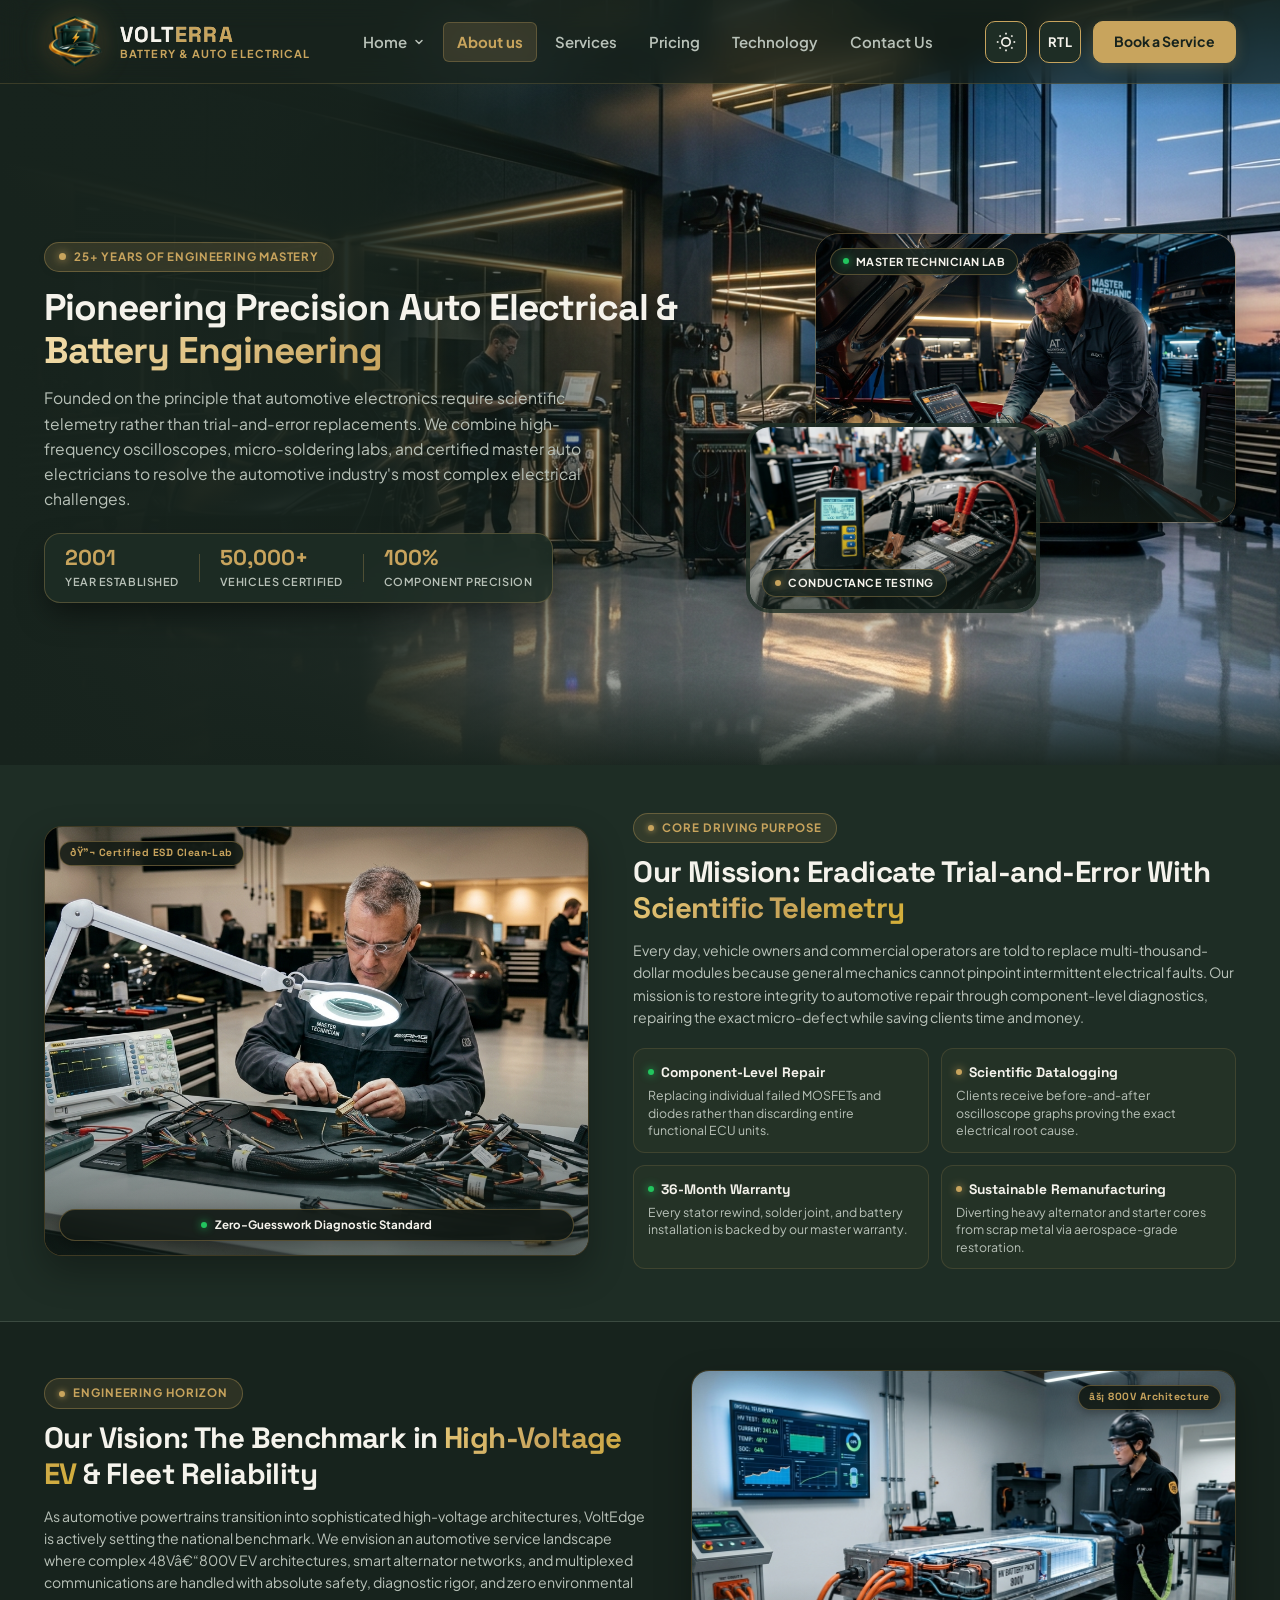
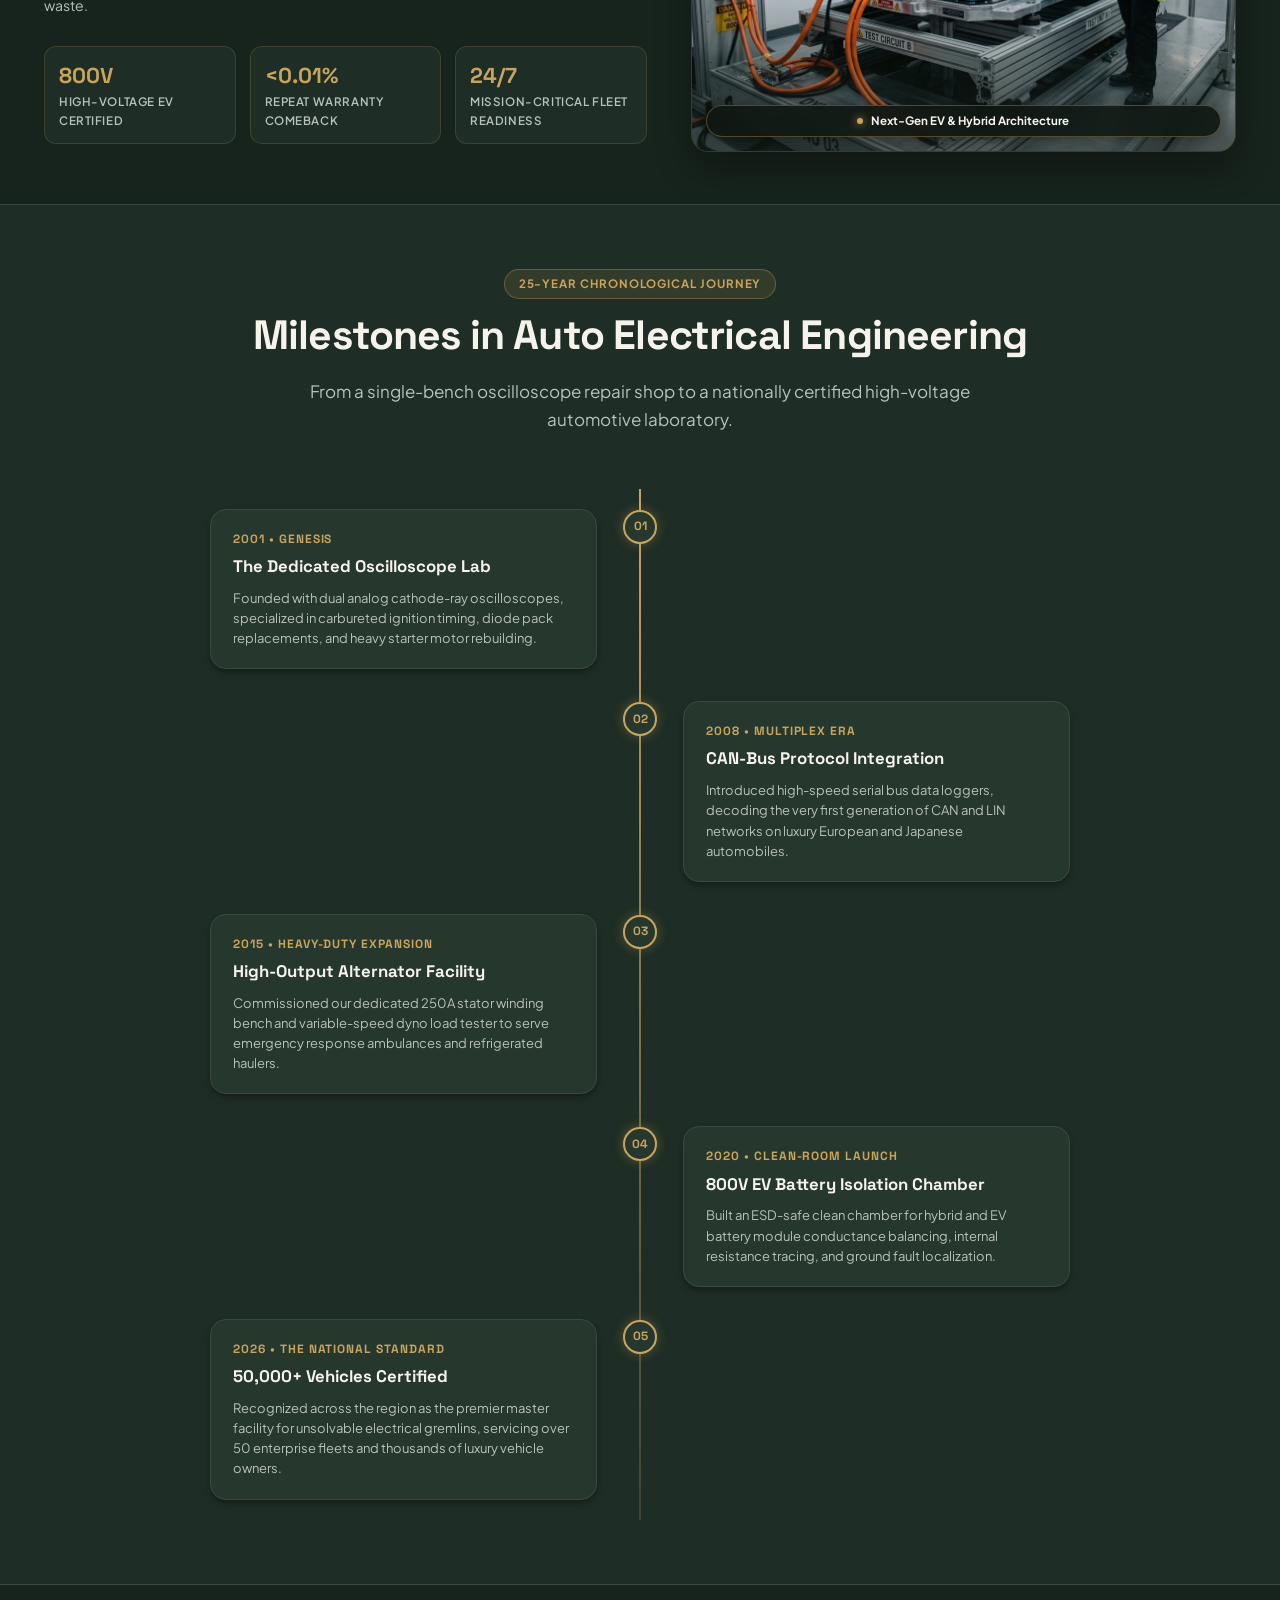
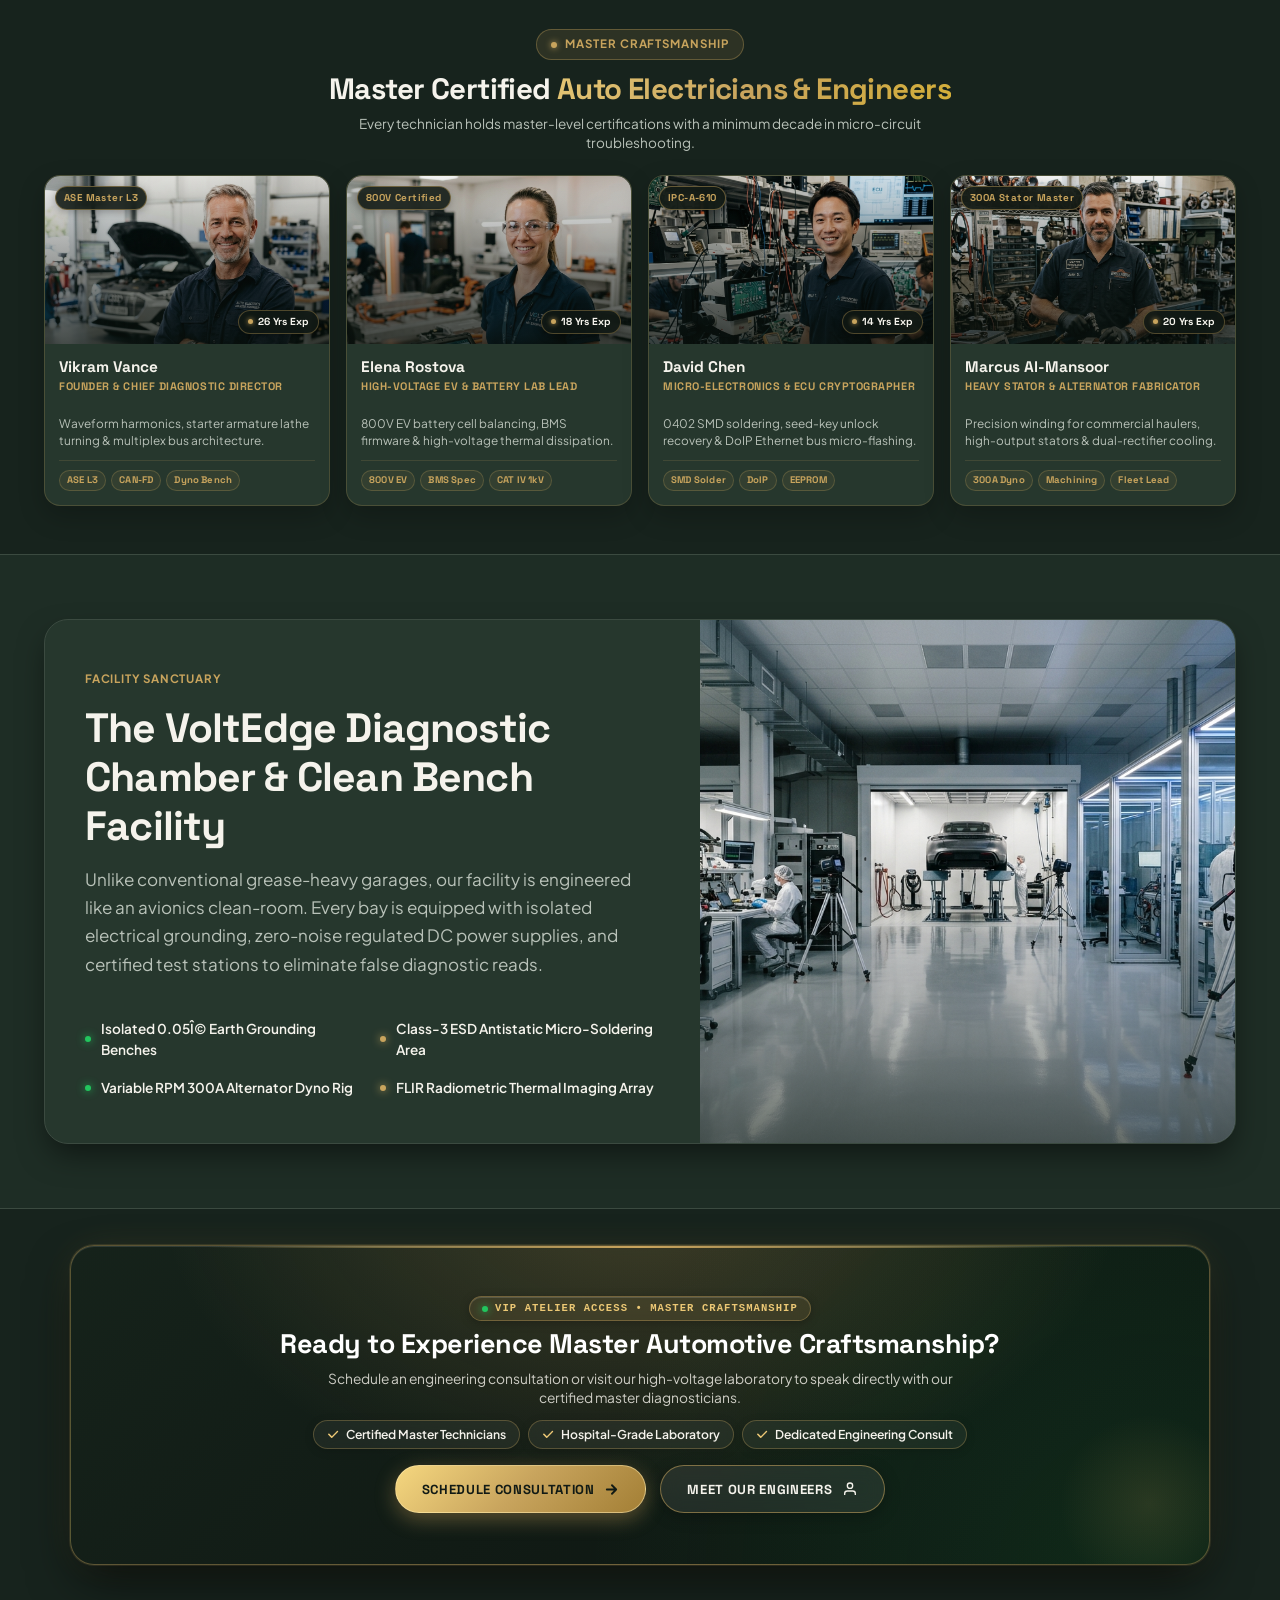
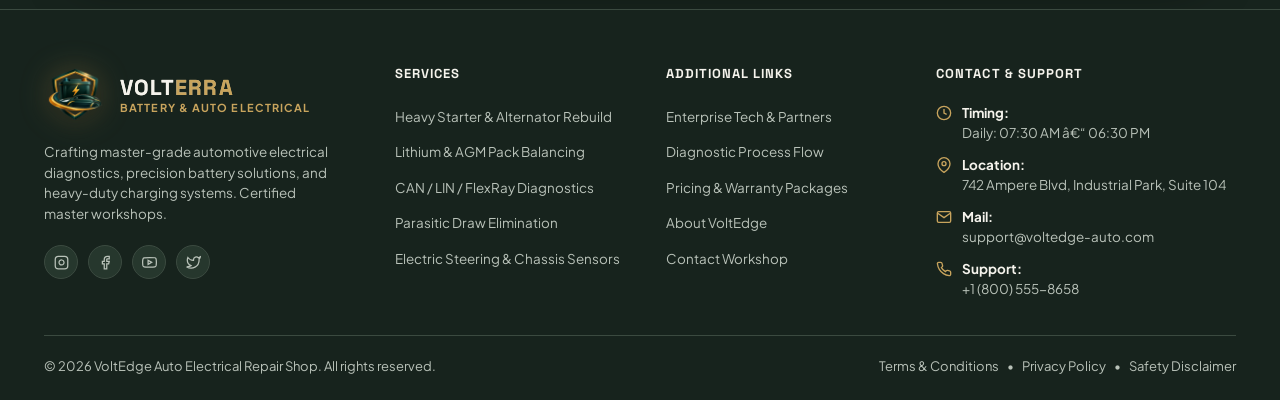
==== About.html @ bd6731e7 "Add files via upload" ====
<!DOCTYPE html>
<html lang="en" dir="ltr" data-theme="dark">
<head>
  <meta charset="UTF-8">
  <meta name="viewport" content="width=device-width, initial-scale=1.0">
  <title>About Us | VoltEdge Master Auto Electrical &amp; Battery Engineering</title>
  <meta name="description" content="Discover VoltEdge's 25-year legacy of master auto electrical diagnostics, high-voltage battery lab engineering, component-level micro-repairs, and our certified team.">
  <link rel="preconnect" href="https://fonts.googleapis.com">
  <link rel="preconnect" href="https://fonts.gstatic.com" crossorigin>
  <link href="https://fonts.googleapis.com/css2?family=Plus+Jakarta+Sans:wght@300;400;500;600;700;800&family=Space+Grotesk:wght@500;600;700&display=swap" rel="stylesheet">
  <link rel="icon" type="image/png" href="assets/images/logo_icon.png">
  <link rel="stylesheet" href="index.css">
  <link rel="stylesheet" href="About.css">
</head>
<body>
  <!-- HEADER & NAVIGATION (Exact Same Design as Home 1) -->
  <header class="site-header" id="site-header">
    <div class="header-container">
      <!-- Left: Brand Logo & Name -->
      <a href="index.html" class="brand-logo" id="brand-logo" aria-label="VOLTERRA Battery & Auto Electrical">
        <span class="logo-icon-wrap">
          <img src="assets/images/logo_transparent.png" alt="VOLTERRA Luxury Auto Electrical" class="brand-logo-img">
        </span>
        <div class="brand-text">
          <span class="brand-title" dir="ltr"><span class="brand-title-primary">VOLT</span><span class="brand-title-secondary">ERRA</span></span>
          <span class="brand-subtitle">Battery &amp; Auto Electrical</span>
        </div>
      </a>

      <!-- Middle: 6 Nav Links (Dashboard MUST be the last link) -->
      <nav class="nav-menu" id="nav-menu">
        <ul class="nav-list">
          <li class="nav-item has-dropdown" id="nav-home-dropdown">
            <a href="index.html" class="nav-link" id="nav-home">
              <span>Home</span>
              <svg class="chevron-icon" viewBox="0 0 16 16" fill="none" stroke="currentColor">
                <path d="M4 6L8 10L12 6" stroke-width="2" stroke-linecap="round" stroke-linejoin="round"/>
              </svg>
            </a>
            <div class="nav-dropdown-menu">
              <a href="index.html" class="dropdown-item" id="nav-home1-link">
                <div class="dropdown-item-title">Home 1 (Classic Specialist)</div>
                <div class="dropdown-item-desc">Precision Diagnostics &amp; Battery Hub</div>
              </a>
              <a href="home-2.html" class="dropdown-item" id="nav-home2-link">
                <div class="dropdown-item-title">Home 2 (Fleet &amp; High-Voltage)</div>
                <div class="dropdown-item-desc">Commercial Fleet &amp; EV Architecture</div>
              </a>
            </div>
          </li>
          <li class="nav-item">
            <a href="#about-hero" class="nav-link active" id="nav-about">About us</a>
          </li>
          <li class="nav-item">
            <a href="service.html" class="nav-link" id="nav-services">Services</a>
          </li>
          <li class="nav-item">
            <a href="pricing.html" class="nav-link" id="nav-pricing">Pricing</a>
          </li>
          <li class="nav-item">
            <a href="technology.html" class="nav-link" id="nav-tech">Technology</a>
          </li>
          <li class="nav-item">
            <a href="contact.html" class="nav-link" id="nav-contact">Contact Us</a>
          </li>
        </ul>
      </nav>

      <!-- Right: Utility Controls & Primary CTA -->
      <div class="header-actions">
        <!-- Theme Toggle -->
        <button class="icon-toggle-btn" id="theme-toggle" aria-label="Toggle Dark and Light Mode" title="Toggle Dark/Light Mode">
          <svg class="theme-icon sun-icon" viewBox="0 0 24 24" fill="none" stroke="currentColor" stroke-width="2">
            <circle cx="12" cy="12" r="5"></circle>
            <line x1="12" y1="1" x2="12" y2="3"></line>
            <line x1="12" y1="21" x2="12" y2="23"></line>
            <line x1="4.22" y1="4.22" x2="5.64" y2="5.64"></line>
            <line x1="18.36" y1="18.36" x2="19.78" y2="19.78"></line>
            <line x1="1" y1="12" x2="3" y2="12"></line>
            <line x1="21" y1="12" x2="23" y2="12"></line>
            <line x1="4.22" y1="19.78" x2="5.64" y2="18.36"></line>
            <line x1="18.36" y1="5.64" x2="19.78" y2="4.22"></line>
          </svg>
          <svg class="theme-icon moon-icon" viewBox="0 0 24 24" fill="none" stroke="currentColor" stroke-width="2">
            <path d="M21 12.79A9 9 0 1 1 11.21 3 7 7 0 0 0 21 12.79z"></path>
          </svg>
        </button>

        <!-- RTL Button -->
        <button class="icon-toggle-btn rtl-toggle-btn" id="rtl-toggle" aria-label="Toggle RTL and LTR" title="Toggle RTL / LTR Direction">
          <span class="rtl-text-indicator">RTL</span>
        </button>

        <!-- Primary CTA: Book a Service -->
        <a href="book-service.html" class="btn btn-primary header-cta-btn" id="header-book-btn">
          <span>Book a Service</span>
        </a>

        <!-- Mobile Menu Toggle Button -->
        <button class="mobile-menu-btn" id="mobile-menu-btn" aria-label="Toggle Navigation Menu">
          <span class="menu-bar"></span>
          <span class="menu-bar"></span>
          <span class="menu-bar"></span>
        </button>
      </div>
    </div>
  </header>

  <main>
    <!-- 1. ABOUT US PREMIUM HERO BANNER (Fit in Screen) -->
    <section class="about-hero-section" id="about-hero">
      <div class="about-hero-bg-media">
        <img 
          src="assets/images/about_hero_bg.jpg" 
          alt="VoltEdge Auto Electrical Workshop and Diagnostic Chamber" 
          class="about-hero-bg-img"
          loading="eager"
        >
        <div class="about-hero-overlay"></div>
      </div>
      <div class="about-hero-ambient-glow"></div>
      <div class="container about-hero-container">
        <!-- Left: Paratext Content -->
        <div class="about-hero-content">
          <div class="about-hero-badge">
            <span class="pulse-indicator"></span>
            <span class="badge-text">25+ Years of Engineering Mastery</span>
          </div>

          <h1 class="about-hero-headline">
            Pioneering Precision Auto Electrical &amp; <span class="hero-headline-highlight">Battery Engineering</span>
          </h1>

          <p class="about-hero-paratext">
            Founded on the principle that automotive electronics require scientific telemetry rather than trial-and-error replacements. We combine high-frequency oscilloscopes, micro-soldering labs, and certified master auto electricians to resolve the automotive industry's most complex electrical challenges.
          </p>

          <!-- Legacy Metrics -->
          <div class="about-hero-metrics">
            <div class="metric-card">
              <div class="metric-number">2001</div>
              <div class="metric-label">Year Established</div>
            </div>
            <div class="metric-divider"></div>
            <div class="metric-card">
              <div class="metric-number">50,000+</div>
              <div class="metric-label">Vehicles Certified</div>
            </div>
            <div class="metric-divider"></div>
            <div class="metric-card">
              <div class="metric-number">100%</div>
              <div class="metric-label">Component Precision</div>
            </div>
          </div>
        </div>

        <!-- Right: Legacy Showcase Frame -->
        <div class="about-hero-visual">
          <div class="about-hero-main-card">
            <img 
              src="assets/images/about_hero_master.jpg" 
              alt="Master technician running serial bus diagnostics" 
              class="hero-img"
              loading="eager"
            >
            <div class="image-gradient-overlay"></div>
            <div class="card-status-pill">
              <span class="status-pulse-dot"></span>
              <span>Master Technician Lab</span>
            </div>
          </div>

          <div class="about-hero-sub-card">
            <img 
              src="assets/images/about_hero_conductance.jpg" 
              alt="Automotive battery conductance analysis" 
              class="hero-img"
              loading="eager"
            >
            <div class="image-gradient-overlay"></div>
            <div class="card-status-pill bottom-pill">
              <span class="status-pulse-dot gold"></span>
              <span>Conductance Testing</span>
            </div>
          </div>
        </div>
      </div>
    </section>

    <!-- 2. OUR MISSION: Left Image, Right Paratext Content -->
    <section class="mission-section" id="mission">
      <div class="container mission-grid">
        <!-- Left Image -->
        <div class="mission-image-wrap">
          <img 
            src="assets/images/about_mission_lab.jpg" 
            alt="Master auto electrician troubleshooting wire harness" 
            loading="lazy"
          >
          <div class="image-gradient-overlay"></div>
          <div class="mission-top-chip">ðŸ”¬ Certified ESD Clean-Lab</div>
          <div class="mission-badge-pill">
            <span class="status-pulse-dot"></span>
            <span>Zero-Guesswork Diagnostic Standard</span>
          </div>
        </div>

        <!-- Right Paratext Content -->
        <div class="mission-content">
          <span class="section-tag">
            <span class="tag-status-dot"></span>
            Core Driving Purpose
          </span>
          <h2 class="section-title mission-title">Our Mission: Eradicate Trial-and-Error With <span class="text-gold-accent">Scientific Telemetry</span></h2>
          <p class="section-subtitle mission-subtitle">
            Every day, vehicle owners and commercial operators are told to replace multi-thousand-dollar modules because general mechanics cannot pinpoint intermittent electrical faults. Our mission is to restore integrity to automotive repair through component-level diagnostics, repairing the exact micro-defect while saving clients time and money.
          </p>

          <div class="mission-pillars">
            <div class="mission-pillar-card">
              <div class="pillar-title">
                <span class="status-pulse-dot"></span>
                <span>Component-Level Repair</span>
              </div>
              <p class="pillar-desc">Replacing individual failed MOSFETs and diodes rather than discarding entire functional ECU units.</p>
            </div>

            <div class="mission-pillar-card">
              <div class="pillar-title">
                <span class="status-pulse-dot gold"></span>
                <span>Scientific Datalogging</span>
              </div>
              <p class="pillar-desc">Clients receive before-and-after oscilloscope graphs proving the exact electrical root cause.</p>
            </div>

            <div class="mission-pillar-card">
              <div class="pillar-title">
                <span class="status-pulse-dot"></span>
                <span>36-Month Warranty</span>
              </div>
              <p class="pillar-desc">Every stator rewind, solder joint, and battery installation is backed by our master warranty.</p>
            </div>

            <div class="mission-pillar-card">
              <div class="pillar-title">
                <span class="status-pulse-dot gold"></span>
                <span>Sustainable Remanufacturing</span>
              </div>
              <p class="pillar-desc">Diverting heavy alternator and starter cores from scrap metal via aerospace-grade restoration.</p>
            </div>
          </div>
        </div>
      </div>
    </section>

    <!-- 3. OUR VISION: Right Image, Left Paratext Content -->
    <section class="vision-section" id="vision">
      <div class="container vision-grid">
        <!-- Left Paratext Content -->
        <div class="vision-content">
          <span class="section-tag">
            <span class="tag-status-dot"></span>
            Engineering Horizon
          </span>
          <h2 class="section-title vision-title">Our Vision: The Benchmark in <span class="text-gold-accent">High-Voltage EV</span> &amp; Fleet Reliability</h2>
          <p class="section-subtitle vision-subtitle">
            As automotive powertrains transition into sophisticated high-voltage architectures, VoltEdge is actively setting the national benchmark. We envision an automotive service landscape where complex 48Vâ€“800V EV architectures, smart alternator networks, and multiplexed communications are handled with absolute safety, diagnostic rigor, and zero environmental waste.
          </p>

          <div class="vision-stats-row">
            <div class="vision-stat-box">
              <span class="vision-stat-val">800V</span>
              <span class="vision-stat-lbl">High-Voltage EV Certified</span>
            </div>
            <div class="vision-stat-box">
              <span class="vision-stat-val">&lt;0.01%</span>
              <span class="vision-stat-lbl">Repeat Warranty Comeback</span>
            </div>
            <div class="vision-stat-box">
              <span class="vision-stat-val">24/7</span>
              <span class="vision-stat-lbl">Mission-Critical Fleet Readiness</span>
            </div>
          </div>
        </div>

        <!-- Right Image -->
        <div class="vision-image-wrap">
          <img 
            src="assets/images/about_vision_ev.jpg" 
            alt="High-voltage 800V EV battery architecture and powertrain calibration" 
            loading="lazy"
          >
          <div class="image-gradient-overlay"></div>
          <div class="mission-top-chip" style="left: auto; right: 14px;">âš¡ 800V Architecture</div>
          <div class="mission-badge-pill" style="left: 14px; right: 14px;">
            <span class="status-pulse-dot gold"></span>
            <span>Next-Gen EV &amp; Hybrid Architecture</span>
          </div>
        </div>
      </div>
    </section>

    <!-- 4. SUCCESS TIMELINE OF BATTERY & AUTO ELECTRICAL REPAIR SHOP -->
    <section class="success-timeline-section" id="timeline">
      <div class="container">
        <div class="section-header text-center">
          <span class="section-tag">25-Year Chronological Journey</span>
          <h2 class="section-title">Milestones in Auto Electrical Engineering</h2>
          <p class="section-subtitle">
            From a single-bench oscilloscope repair shop to a nationally certified high-voltage automotive laboratory.
          </p>
        </div>

        <div class="success-timeline-wrap">
          <!-- Milestone 1 -->
          <div class="timeline-milestone-item left">
            <div class="milestone-marker">01</div>
            <div class="milestone-content-card">
              <div class="milestone-year-tag">2001 &bull; Genesis</div>
              <h3 class="milestone-card-title">The Dedicated Oscilloscope Lab</h3>
              <p class="milestone-card-desc">
                Founded with dual analog cathode-ray oscilloscopes, specialized in carbureted ignition timing, diode pack replacements, and heavy starter motor rebuilding.
              </p>
            </div>
          </div>

          <!-- Milestone 2 -->
          <div class="timeline-milestone-item right">
            <div class="milestone-marker">02</div>
            <div class="milestone-content-card">
              <div class="milestone-year-tag">2008 &bull; Multiplex Era</div>
              <h3 class="milestone-card-title">CAN-Bus Protocol Integration</h3>
              <p class="milestone-card-desc">
                Introduced high-speed serial bus data loggers, decoding the very first generation of CAN and LIN networks on luxury European and Japanese automobiles.
              </p>
            </div>
          </div>

          <!-- Milestone 3 -->
          <div class="timeline-milestone-item left">
            <div class="milestone-marker">03</div>
            <div class="milestone-content-card">
              <div class="milestone-year-tag">2015 &bull; Heavy-Duty Expansion</div>
              <h3 class="milestone-card-title">High-Output Alternator Facility</h3>
              <p class="milestone-card-desc">
                Commissioned our dedicated 250A stator winding bench and variable-speed dyno load tester to serve emergency response ambulances and refrigerated haulers.
              </p>
            </div>
          </div>

          <!-- Milestone 4 -->
          <div class="timeline-milestone-item right">
            <div class="milestone-marker">04</div>
            <div class="milestone-content-card">
              <div class="milestone-year-tag">2020 &bull; Clean-Room Launch</div>
              <h3 class="milestone-card-title">800V EV Battery Isolation Chamber</h3>
              <p class="milestone-card-desc">
                Built an ESD-safe clean chamber for hybrid and EV battery module conductance balancing, internal resistance tracing, and ground fault localization.
              </p>
            </div>
          </div>

          <!-- Milestone 5 -->
          <div class="timeline-milestone-item left">
            <div class="milestone-marker">05</div>
            <div class="milestone-content-card">
              <div class="milestone-year-tag">2026 &bull; The National Standard</div>
              <h3 class="milestone-card-title">50,000+ Vehicles Certified</h3>
              <p class="milestone-card-desc">
                Recognized across the region as the premier master facility for unsolvable electrical gremlins, servicing over 50 enterprise fleets and thousands of luxury vehicle owners.
              </p>
            </div>
          </div>
        </div>
      </div>
    </section>

    <!-- 5. OUR TEAM CARDS (Master Certified Specialists) -->
    <section class="team-section" id="team">
      <div class="container">
        <div class="section-header text-center team-section-header">
          <span class="section-tag" style="margin-left: auto; margin-right: auto;">
            <span class="tag-status-dot"></span>
            Master Craftsmanship
          </span>
          <h2 class="section-title">Master Certified <span class="text-gold-accent">Auto Electricians &amp; Engineers</span></h2>
          <p class="section-subtitle">
            Every technician holds master-level certifications with a minimum decade in micro-circuit troubleshooting.
          </p>
        </div>

        <div class="team-grid-4">
          <!-- Member 1 -->
          <div class="team-member-card">
            <div class="team-member-avatar-wrap">
              <img src="assets/images/team_vikram.jpg" alt="Vikram Vance, Master Auto Electrician" loading="lazy">
              <div class="team-avatar-overlay"></div>
              <span class="team-top-chip">ASE Master L3</span>
              <span class="team-member-exp-badge"><span class="exp-dot"></span>26 Yrs Exp</span>
            </div>
            <div class="team-member-body">
              <h3 class="team-member-name">Vikram Vance</h3>
              <span class="team-member-role">Founder &amp; Chief Diagnostic Director</span>
              <p class="team-member-bio">Waveform harmonics, starter armature lathe turning &amp; multiplex bus architecture.</p>
              <div class="team-skills-chips">
                <span class="skill-chip-micro">ASE L3</span>
                <span class="skill-chip-micro">CAN-FD</span>
                <span class="skill-chip-micro">Dyno Bench</span>
              </div>
            </div>
          </div>

          <!-- Member 2 -->
          <div class="team-member-card">
            <div class="team-member-avatar-wrap">
              <img src="assets/images/team_elena.jpg" alt="Elena Rostova, High-Voltage EV Specialist" loading="lazy">
              <div class="team-avatar-overlay"></div>
              <span class="team-top-chip">800V Certified</span>
              <span class="team-member-exp-badge"><span class="exp-dot"></span>18 Yrs Exp</span>
            </div>
            <div class="team-member-body">
              <h3 class="team-member-name">Elena Rostova</h3>
              <span class="team-member-role">High-Voltage EV &amp; Battery Lab Lead</span>
              <p class="team-member-bio">800V EV battery cell balancing, BMS firmware &amp; high-voltage thermal dissipation.</p>
              <div class="team-skills-chips">
                <span class="skill-chip-micro">800V EV</span>
                <span class="skill-chip-micro">BMS Spec</span>
                <span class="skill-chip-micro">CAT IV 1kV</span>
              </div>
            </div>
          </div>

          <!-- Member 3 -->
          <div class="team-member-card">
            <div class="team-member-avatar-wrap">
              <img src="assets/images/team_david.jpg" alt="David Chen, ECU & Firmware Specialist" loading="lazy">
              <div class="team-avatar-overlay"></div>
              <span class="team-top-chip">IPC-A-610</span>
              <span class="team-member-exp-badge"><span class="exp-dot"></span>14 Yrs Exp</span>
            </div>
            <div class="team-member-body">
              <h3 class="team-member-name">David Chen</h3>
              <span class="team-member-role">Micro-Electronics &amp; ECU Cryptographer</span>
              <p class="team-member-bio">0402 SMD soldering, seed-key unlock recovery &amp; DoIP Ethernet bus micro-flashing.</p>
              <div class="team-skills-chips">
                <span class="skill-chip-micro">SMD Solder</span>
                <span class="skill-chip-micro">DoIP</span>
                <span class="skill-chip-micro">EEPROM</span>
              </div>
            </div>
          </div>

          <!-- Member 4 -->
          <div class="team-member-card">
            <div class="team-member-avatar-wrap">
              <img src="assets/images/team_marcus.jpg" alt="Marcus Al-Mansoor, Heavy Stator Specialist" loading="lazy">
              <div class="team-avatar-overlay"></div>
              <span class="team-top-chip">300A Stator Master</span>
              <span class="team-member-exp-badge"><span class="exp-dot"></span>20 Yrs Exp</span>
            </div>
            <div class="team-member-body">
              <h3 class="team-member-name">Marcus Al-Mansoor</h3>
              <span class="team-member-role">Heavy Stator &amp; Alternator Fabricator</span>
              <p class="team-member-bio">Precision winding for commercial haulers, high-output stators &amp; dual-rectifier cooling.</p>
              <div class="team-skills-chips">
                <span class="skill-chip-micro">300A Dyno</span>
                <span class="skill-chip-micro">Machining</span>
                <span class="skill-chip-micro">Fleet Lead</span>
              </div>
            </div>
          </div>
        </div>
      </div>
    </section>

    <!-- 6. BATTERY & AUTO ELECTRICAL REPAIR SHOP RELATED MORE PREMIUM SECTION: SANCTUARY FACILITY -->
    <section class="sanctuary-section" id="facility">
      <div class="container">
        <div class="sanctuary-box">
          <div class="sanctuary-details">
            <span class="hero2-badge" style="margin-bottom: 14px; width: fit-content;">
              <span class="pulse-indicator"></span>
              <span class="badge-text">Facility Sanctuary</span>
            </span>
            <h2 class="section-title" style="text-align: left; margin-bottom: 14px;">The VoltEdge Diagnostic Chamber &amp; Clean Bench Facility</h2>
            <p class="section-subtitle" style="text-align: left; margin: 0 0 16px 0;">
              Unlike conventional grease-heavy garages, our facility is engineered like an avionics clean-room. Every bay is equipped with isolated electrical grounding, zero-noise regulated DC power supplies, and certified test stations to eliminate false diagnostic reads.
            </p>

            <div class="sanctuary-checklist">
              <div class="sanctuary-check-item">
                <span class="status-pulse-dot"></span>
                <span>Isolated 0.05Î© Earth Grounding Benches</span>
              </div>
              <div class="sanctuary-check-item">
                <span class="status-pulse-dot gold"></span>
                <span>Class-3 ESD Antistatic Micro-Soldering Area</span>
              </div>
              <div class="sanctuary-check-item">
                <span class="status-pulse-dot"></span>
                <span>Variable RPM 300A Alternator Dyno Rig</span>
              </div>
              <div class="sanctuary-check-item">
                <span class="status-pulse-dot gold"></span>
                <span>FLIR Radiometric Thermal Imaging Array</span>
              </div>
            </div>
          </div>

          <div class="sanctuary-media-wrap">
            <img 
              src="assets/images/about_sanctuary_facility.jpg" 
              alt="VoltEdge master electrical diagnostic bay" 
              loading="lazy"
            >
            <div class="image-gradient-overlay"></div>
          </div>
        </div>
      </div>
    </section>

    <!-- ==========================================================================
         PREMIUM MASTER CALL-TO-ACTION (CTA) CARDS SECTION
         Architected for Ultra-Luxury Automotive Engineering Aesthetics
         ========================================================================== -->
    <!-- ==========================================================================
         PREMIUM CTA CARD - IMAGE 2 REFERENCE (DARK CENTERED LUXURY CARD)
         ========================================================================== -->
    <section class="premium-cta-section" id="premium-cta-section">
      <div class="container">
        <div class="cta-card-dark-centered">
          <!-- Top Atelier Pill Badge -->
          <div class="cta-top-badge">
            <span class="cta-home-badge-dot"></span>
            <span>VIP ATELIER ACCESS &bull; MASTER CRAFTSMANSHIP</span>
          </div>

          <h2 class="cta-dark-title">Ready to Experience Master Automotive Craftsmanship?</h2>
          <p class="cta-dark-subtitle">Schedule an engineering consultation or visit our high-voltage laboratory to speak directly with our certified master diagnosticians.</p>

          <!-- 3 Value Guarantee Feature Pills -->
          <div class="cta-feature-pills-row">
            <div class="cta-feature-pill">
              <svg class="cta-pill-icon" viewBox="0 0 16 16" fill="currentColor"><path d="M13.485 3.515a1 1 0 0 1 0 1.414l-7 7a1 1 0 0 1-1.414 0l-3.5-3.5a1 1 0 1 1 1.414-1.414L6 10.086l6.293-6.293a1 1 0 0 1 1.414 0z"/></svg>
              <span>Certified Master Technicians</span>
            </div>
            <div class="cta-feature-pill">
              <svg class="cta-pill-icon" viewBox="0 0 16 16" fill="currentColor"><path d="M13.485 3.515a1 1 0 0 1 0 1.414l-7 7a1 1 0 0 1-1.414 0l-3.5-3.5a1 1 0 1 1 1.414-1.414L6 10.086l6.293-6.293a1 1 0 0 1 1.414 0z"/></svg>
              <span>Hospital-Grade Laboratory</span>
            </div>
            <div class="cta-feature-pill">
              <svg class="cta-pill-icon" viewBox="0 0 16 16" fill="currentColor"><path d="M13.485 3.515a1 1 0 0 1 0 1.414l-7 7a1 1 0 0 1-1.414 0l-3.5-3.5a1 1 0 1 1 1.414-1.414L6 10.086l6.293-6.293a1 1 0 0 1 1.414 0z"/></svg>
              <span>Dedicated Engineering Consult</span>
            </div>
          </div>

          <div class="cta-dark-actions">
            <a href="book-service.html" class="cta-btn-gold" id="about-cta-book-btn">
              <span>Schedule Consultation</span>
              <svg width="15" height="15" viewBox="0 0 16 16" fill="none" stroke="currentColor">
                <path d="M3 8H13M13 8L8.5 3.5M13 8L8.5 12.5" stroke-width="2" stroke-linecap="round" stroke-linejoin="round"/>
              </svg>
            </a>
            <a href="contact.html" class="cta-btn-outline-pill" id="about-cta-engineer-btn">
              <span>Meet Our Engineers</span>
              <svg width="16" height="16" viewBox="0 0 24 24" fill="none" stroke="currentColor" stroke-width="2">
                <path d="M20 21v-2a4 4 0 0 0-4-4H8a4 4 0 0 0-4 4v2"/>
                <circle cx="12" cy="7" r="4"/>
              </svg>
            </a>
          </div>
        </div>
      </div>
    </section>
  </main>

  <!-- FOOTER (Exact Same Design & Sizing as Home 1) -->
  <footer class="site-footer" id="site-footer">
    <div class="container">
      <div class="footer-grid-4">
        <!-- Column 1: Brand Info & Socials -->
        <div class="footer-column footer-brand-column">
          <div class="brand-logo footer-logo">
            <span class="logo-icon-wrap">
              <img src="assets/images/logo_transparent.png" alt="VOLTERRA Luxury Auto Electrical" class="brand-logo-img">
            </span>
            <div class="brand-text">
              <span class="brand-title" dir="ltr"><span class="brand-title-primary">VOLT</span><span class="brand-title-secondary">ERRA</span></span>
              <span class="brand-subtitle">Battery &amp; Auto Electrical</span>
            </div>
          </div>
          <p class="footer-brand-text">
            Crafting master-grade automotive electrical diagnostics, precision battery solutions, and heavy-duty charging systems. Certified master workshops.
          </p>
          <div class="footer-social-icons">
            <a href="https://instagram.com" class="social-link" aria-label="Instagram" target="_blank" rel="noopener">
              <svg viewBox="0 0 24 24" fill="none" stroke="currentColor" stroke-width="2">
                <rect x="2" y="2" width="20" height="20" rx="5" ry="5"/>
                <path d="M16 11.37A4 4 0 1 1 12.63 8 4 4 0 0 1 16 11.37z"/>
                <line x1="17.5" y1="6.5" x2="17.51" y2="6.5"/>
              </svg>
            </a>
            <a href="https://facebook.com" class="social-link" aria-label="Facebook" target="_blank" rel="noopener">
              <svg viewBox="0 0 24 24" fill="none" stroke="currentColor" stroke-width="2">
                <path d="M18 2h-3a5 5 0 0 0-5 5v3H7v4h3v8h4v-8h3l1-4h-4V7a1 1 0 0 1 1-1h3z"/>
              </svg>
            </a>
            <a href="https://youtube.com" class="social-link" aria-label="YouTube" target="_blank" rel="noopener">
              <svg viewBox="0 0 24 24" fill="none" stroke="currentColor" stroke-width="2">
                <path d="M22.54 6.42a2.78 2.78 0 0 0-1.94-2C18.88 4 12 4 12 4s-6.88 0-8.6.46a2.78 2.78 0 0 0-1.94 2A29 29 0 0 0 1 11.75a29 29 0 0 0 .46 5.33A2.78 2.78 0 0 0 3.4 19c1.72.46 8.6.46 8.6.46s6.88 0 8.6-.46a2.78 2.78 0 0 0 1.94-2 29 29 0 0 0 .46-5.25 29 29 0 0 0-.46-5.33z"/>
                <polygon points="9.75 15.02 15.5 11.75 9.75 8.48 9.75 15.02"/>
              </svg>
            </a>
            <a href="https://twitter.com" class="social-link" aria-label="X Twitter" target="_blank" rel="noopener">
              <svg viewBox="0 0 24 24" fill="none" stroke="currentColor" stroke-width="2">
                <path d="M23 3a10.9 10.9 0 0 1-3.14 1.53 4.48 4.48 0 0 0-7.86 3v1A10.66 10.66 0 0 1 3 4s-4 9 5 13a11.64 11.64 0 0 1-7 2c9 5 20 0 20-11.5a4.5 4.5 0 0 0-.08-.83A7.72 7.72 0 0 0 23 3z"/>
              </svg>
            </a>
          </div>
        </div>

        <!-- Column 2: Services -->
        <div class="footer-column">
          <h4 class="footer-heading">Services</h4>
          <ul class="footer-links">
            <li><a href="service.html">Heavy Starter &amp; Alternator Rebuild</a></li>
            <li><a href="service.html">Lithium &amp; AGM Pack Balancing</a></li>
            <li><a href="service.html">CAN / LIN / FlexRay Diagnostics</a></li>
            <li><a href="service.html">Parasitic Draw Elimination</a></li>
            <li><a href="service.html">Electric Steering &amp; Chassis Sensors</a></li>
          </ul>
        </div>

        <!-- Column 3: Additional Links -->
        <div class="footer-column">
          <h4 class="footer-heading">Additional Links</h4>
          <ul class="footer-links">
            <li><a href="technology.html">Enterprise Tech &amp; Partners</a></li>
            <li><a href="pricing.html">Diagnostic Process Flow</a></li>
            <li><a href="Pricing detail.html?id=1">Pricing &amp; Warranty Packages</a></li>
            <li><a href="About.html">About VoltEdge</a></li>
            <li><a href="contact.html">Contact Workshop</a></li>
          </ul>
        </div>

        <!-- Column 4: Contact & Support (Matching Exact Format) -->
        <div class="footer-column footer-contact-column">
          <h4 class="footer-heading">Contact &amp; Support</h4>
          <div class="footer-contact-list">
            <div class="footer-contact-row">
              <svg class="contact-inline-svg" viewBox="0 0 24 24" fill="none" stroke="currentColor" stroke-width="2">
                <circle cx="12" cy="12" r="10"></circle>
                <polyline points="12 6 12 12 16 14"></polyline>
              </svg>
              <div class="contact-row-content">
                <span class="contact-row-title">Timing:</span>
                <span class="contact-row-val">Daily: 07:30 AM â€“ 06:30 PM</span>
              </div>
            </div>

            <div class="footer-contact-row">
              <svg class="contact-inline-svg" viewBox="0 0 24 24" fill="none" stroke="currentColor" stroke-width="2">
                <path d="M21 10c0 7-9 13-9 13s-9-6-9-13a9 9 0 0 1 18 0z"></path>
                <circle cx="12" cy="10" r="3"></circle>
              </svg>
              <div class="contact-row-content">
                <span class="contact-row-title">Location:</span>
                <span class="contact-row-val">742 Ampere Blvd, Industrial Park, Suite 104</span>
              </div>
            </div>

            <div class="footer-contact-row">
              <svg class="contact-inline-svg" viewBox="0 0 24 24" fill="none" stroke="currentColor" stroke-width="2">
                <path d="M4 4h16c1.1 0 2 .9 2 2v12c0 1.1-.9 2-2 2H4c-1.1 0-2-.9-2-2V6c0-1.1.9-2 2-2z"></path>
                <polyline points="22,6 12,13 2,6"></polyline>
              </svg>
              <div class="contact-row-content">
                <span class="contact-row-title">Mail:</span>
                <a href="mailto:support@voltedge-auto.com" class="footer-contact-link">support@voltedge-auto.com</a>
              </div>
            </div>

            <div class="footer-contact-row">
              <svg class="contact-inline-svg" viewBox="0 0 24 24" fill="none" stroke="currentColor" stroke-width="2">
                <path d="M22 16.92v3a2 2 0 0 1-2.18 2 19.79 19.79 0 0 1-8.63-3.07 19.5 19.5 0 0 1-6-6 19.79 19.79 0 0 1-3.07-8.67A2 2 0 0 1 4.11 2h3a2 2 0 0 1 2 1.72 12.84 12.84 0 0 0 .7 2.81 2 2 0 0 1-.45 2.11L8.09 9.91a16 16 0 0 0 6 6l1.27-1.27a2 2 0 0 1 2.11-.45 12.84 12.84 0 0 0 2.81.7A2 2 0 0 1 22 16.92z"></path>
              </svg>
              <div class="contact-row-content">
                <span class="contact-row-title">Support:</span>
                <a href="tel:+18005558658" class="footer-contact-link">+1 (800) 555-8658</a>
              </div>
            </div>
          </div>
        </div>
      </div>

      <div class="footer-bottom-bar">
        <div class="copyright-text">
          &copy; 2026 VoltEdge Auto Electrical Repair Shop. All rights reserved.
        </div>
        <div class="legal-links">
          <a href="#terms">Terms &amp; Conditions</a>
          <span class="legal-divider">&bull;</span>
          <a href="#privacy">Privacy Policy</a>
          <span class="legal-divider">&bull;</span>
          <a href="#disclaimer">Safety Disclaimer</a>
        </div>
      </div>
    </div>
  </footer>

  <!-- MODAL: LOGIN DIALOG -->
  <div class="modal-overlay" id="login-modal" aria-hidden="true">
    <div class="modal-card" role="dialog" aria-labelledby="login-modal-title">
      <div class="modal-top-bar">
        <div class="modal-card-logo">
          <span class="logo-icon-wrap mini">
            <img src="assets/images/logo_transparent.png" alt="VOLTERRA Luxury Auto Electrical" class="brand-logo-img">
          </span>
          <span class="modal-logo-text">VOLTERRA Customer Portal</span>
        </div>
        <button class="modal-close-btn" id="close-login-modal" aria-label="Close modal">&times;</button>
      </div>

      <div class="modal-content-body">
        <h3 class="auth-modal-title" id="login-modal-title">Sign In to Your Account</h3>
        <p class="auth-modal-subtitle">Access your diagnostic telemetry records, warranty status, and bay bookings.</p>

        <div class="social-auth-buttons">
          <button type="button" class="btn-social" id="btn-google-login">
            <svg class="social-svg" viewBox="0 0 24 24">
              <path fill="#4285F4" d="M22.56 12.25c0-.78-.07-1.53-.2-2.25H12v4.26h5.92c-.26 1.37-1.04 2.53-2.21 3.31v2.77h3.57c2.08-1.92 3.28-4.74 3.28-8.09z"/>
              <path fill="#34A853" d="M12 23c2.97 0 5.46-.98 7.28-2.66l-3.57-2.77c-.98.66-2.23 1.06-3.71 1.06-2.86 0-5.29-1.93-6.16-4.53H2.18v2.84C3.99 20.53 7.7 23 12 23z"/>
              <path fill="#FBBC05" d="M5.84 14.09c-.22-.66-.35-1.36-.35-2.09s.13-1.43.35-2.09V7.06H2.18C1.43 8.55 1 10.22 1 12s.43 3.45 1.18 4.94l2.85-2.22.81-.63z"/>
              <path fill="#EA4335" d="M12 5.38c1.62 0 3.06.56 4.21 1.64l3.15-3.15C17.45 2.09 14.97 1 12 1 7.7 1 3.99 3.47 2.18 7.06l3.66 2.84c.87-2.6 3.3-4.52 6.16-4.52z"/>
            </svg>
            <span>Continue with Google</span>
          </button>
          <button type="button" class="btn-social" id="btn-apple-login">
            <svg class="social-svg" viewBox="0 0 24 24" fill="currentColor">
              <path d="M18.71 19.5c-.83 1.24-1.71 2.45-3.05 2.47-1.34.03-1.77-.79-3.29-.79-1.53 0-2 .77-3.27.82-1.31.05-2.3-1.32-3.14-2.53C4.25 17 2.94 12.45 4.7 9.39c.87-1.52 2.43-2.48 4.12-2.51 1.28-.02 2.5.87 3.29.87.78 0 2.26-1.07 3.81-.91.65.03 2.47.26 3.64 1.98-.09.06-2.17 1.28-2.15 3.81.03 3.02 2.65 4.03 2.68 4.04-.03.07-.42 1.44-1.38 2.83M15.97 6.87c.66-.82 1.11-1.95.99-3.08-1 .04-2.18.67-2.88 1.49-.61.71-1.15 1.87-1.01 2.98 1.11.09 2.24-.58 2.9-1.39z"/>
            </svg>
            <span>Continue with Apple</span>
          </button>
        </div>

        <div class="auth-separator">
          <span>Or sign in with email</span>
        </div>

        <form id="login-form" class="auth-vertical-form">
          <div class="form-field">
            <label for="login-email" class="form-label">Email Address</label>
            <input type="email" id="login-email" class="form-input" placeholder="client@domain.com" required>
          </div>

          <div class="form-field">
            <label for="login-password" class="form-label">Password</label>
            <div class="password-input-wrapper">
              <input type="password" id="login-password" class="form-input" placeholder="â€¢â€¢â€¢â€¢â€¢â€¢â€¢â€¢" required>
              <button type="button" class="eye-toggle-btn" id="toggle-password-visibility" aria-label="Toggle password visibility">
                <svg class="eye-icon" viewBox="0 0 24 24" fill="none" stroke="currentColor" stroke-width="2">
                  <path d="M1 12s4-8 11-8 11 8 11 8-4 8-11 8-11-8-11-8z"/>
                  <circle cx="12" cy="12" r="3"/>
                </svg>
              </button>
            </div>
          </div>

          <div class="form-inline-options">
            <label class="checkbox-container">
              <input type="checkbox" id="remember-me" checked>
              <span class="checkbox-mark"></span>
              <span class="checkbox-label">Remember Me</span>
            </label>
            <a href="#forgot" class="forgot-link" id="forgot-password-link">Forgot Password?</a>
          </div>

          <button type="submit" class="btn btn-primary full-width auth-submit-btn">
            <span>Sign In to Dashboard</span>
          </button>
        </form>
      </div>
    </div>
  </div>

  <!-- NOTIFICATION TOAST -->
  <div class="toast-notification" id="toast-notification" role="status" aria-live="polite">
    <div class="toast-icon">âœ“</div>
    <div class="toast-message" id="toast-message">Action successful!</div>
  </div>

  <script src="About.js"></script>
  <script src="booking-modal.js"></script>
</body>
</html>
---- index.css ----
/* ==========================================================================
   VoltEdge Auto Electrical Repair Shop - Core Design System & Stylesheet
   Strict Custom Color Palette Specification:
   - Primary:          #26372D (Brand identity, navigation, dark sections)
   - Secondary:        #C8A45D (Premium highlights, icons, decorative accents)
   - Primary light:    #526C53 (Buttons, links and active states in light mode)
   - Primary dark:     #17231D (Dark-mode backgrounds and footer)
   - Secondary light:  #E7DDC7 (Soft gold-tinted panels and cards)
   - Light background: #F6F3EA (Main light-mode background)
   - Dark surface:     #26372D (Dark-mode cards and panels)
   - Light text:       #17231D (Headings and body text in light mode)
   - Dark text:        #F5F3EC (Headings and body text in dark mode)
   - Muted text:       #747B73 (Supporting text in light mode)
   - Dark muted text:  #B9C2B9 (Supporting text in dark mode)
   - Border:           #DCDDD4 (Light-mode borders)
   - Dark border:      #3B4A40 (Dark-mode borders)
   ========================================================================== */

/* --- CSS Variables & Design Tokens --- */
:root {
  /* Core Brand Colors */
  --color-primary: #26372D;
  --color-primary-rgb: 38, 55, 45;

  --color-secondary: #C8A45D;
  --color-secondary-hover: #B8934A;
  --color-secondary-rgb: 200, 164, 93;

  --color-primary-light: #526C53;
  --color-primary-light-hover: #435944;
  --color-primary-light-rgb: 82, 108, 83;

  --color-primary-dark: #17231D;
  --color-primary-dark-rgb: 23, 35, 29;

  --color-secondary-light: #E7DDC7;
  --color-secondary-light-rgb: 231, 221, 199;

  /* Metric & Status Indicators */
  --color-success: #10B981;
  --color-danger: #EF4444;

  /* Typography */
  --font-sans: 'Plus Jakarta Sans', -apple-system, BlinkMacSystemFont, 'Segoe UI', Roboto, sans-serif;
  --font-display: 'Space Grotesk', var(--font-sans);

  /* Radius & Shadows */
  --radius-sm: 6px;
  --radius-md: 10px;
  --radius-lg: 16px;
  --radius-xl: 24px;
  --radius-full: 9999px;

  --transition-fast: 0.15s ease;
  --transition-normal: 0.25s cubic-bezier(0.16, 1, 0.3, 1);
  --transition-smooth: 0.4s cubic-bezier(0.16, 1, 0.3, 1);

  --header-height: 84px;
}

/* Light Theme Variables (Light Mode: #F6F3EA base with #17231D headings & #526C53 buttons) */
[data-theme="light"] {
  --bg-page: #F6F3EA;
  --bg-surface: #EFECE1;
  --bg-surface-elevated: #FFFFFF;
  --bg-card: #FFFFFF;
  --bg-card-hover: #FAF8F2;

  --border-subtle: #DCDDD4;
  --border-strong: #C8C9BE;

  --text-main: #17231D;
  --text-muted: #747B73;
  --text-inverse: #FFFFFF;

  --shadow-subtle: 0 4px 6px -1px rgba(23, 35, 29, 0.05), 0 2px 4px -2px rgba(23, 35, 29, 0.04);
  --shadow-card: 0 10px 25px -5px rgba(23, 35, 29, 0.07), 0 8px 10px -6px rgba(23, 35, 29, 0.04);
  --shadow-glow: 0 0 35px rgba(200, 164, 93, 0.22);

  --header-bg: rgba(246, 243, 234, 0.82);
  --header-border: rgba(200, 164, 93, 0.22);
  --hero-overlay: linear-gradient(90deg, #F6F3EA 0%, #F6F3EA 42%, rgba(246, 243, 234, 0.96) 54%, rgba(246, 243, 234, 0.72) 68%, rgba(246, 243, 234, 0.22) 85%, transparent 100%),
                  linear-gradient(180deg, rgba(246, 243, 234, 0.95) 0%, transparent 16%, transparent 84%, #F6F3EA 100%);
  --hero-card-bg: rgba(255, 255, 255, 0.94);
  --hero-card-border: rgba(200, 164, 93, 0.35);
  --badge-bg: rgba(200, 164, 93, 0.14);
  --badge-text: #17231D;
  --badge-border: rgba(200, 164, 93, 0.4);
  --timeline-line: #DCDDD4;

  /* Button Tokens for Light Mode */
  --btn-primary-bg: #526C53;
  --btn-primary-hover: #435944;
  --btn-primary-color: #FFFFFF;
  --btn-primary-border: #526C53;

  --btn-secondary-color: #17231D;
  --btn-secondary-border: #DCDDD4;
  --btn-secondary-hover-bg: #EFECE1;
  --btn-secondary-hover-color: #526C53;

  --footer-bg: #EFECE1;
  --footer-text: #17231D;
  --footer-muted: #747B73;
  --footer-border: #DCDDD4;
  --footer-card-bg: #FFFFFF;
  --footer-link-hover: #526C53;
  --footer-icon-accent: #526C53;
}

[dir="rtl"][data-theme="light"],
[dir="rtl"] [data-theme="light"] {
  --hero-overlay: linear-gradient(270deg, #F6F3EA 0%, #F6F3EA 42%, rgba(246, 243, 234, 0.96) 54%, rgba(246, 243, 234, 0.72) 68%, rgba(246, 243, 234, 0.22) 85%, transparent 100%),
                  linear-gradient(180deg, rgba(246, 243, 234, 0.95) 0%, transparent 16%, transparent 84%, #F6F3EA 100%);
}

/* Dark Theme Variables (Dark Mode: #17231D base with #26372D surfaces & #C8A45D gold accents) */
[data-theme="dark"] {
  --bg-page: #17231D;
  --bg-surface: #1E2D25;
  --bg-surface-elevated: #26372D;
  --bg-card: #26372D;
  --bg-card-hover: #2E4136;

  --border-subtle: #3B4A40;
  --border-strong: #4D5F53;

  --text-main: #F5F3EC;
  --text-muted: #B9C2B9;
  --text-inverse: #17231D;

  --shadow-subtle: 0 4px 6px -1px rgba(0, 0, 0, 0.35);
  --shadow-card: 0 14px 30px -5px rgba(0, 0, 0, 0.5);
  --shadow-glow: 0 0 38px rgba(200, 164, 93, 0.28);

  --header-bg: rgba(23, 35, 29, 0.65);
  --header-border: rgba(200, 164, 93, 0.2);
  --hero-overlay: linear-gradient(90deg, #17231D 0%, rgba(23, 35, 29, 0.94) 28%, rgba(23, 35, 29, 0.45) 44%, transparent 60%),
                  linear-gradient(180deg, rgba(23, 35, 29, 0.75) 0%, transparent 14%, transparent 88%, rgba(23, 35, 29, 0.9) 100%);
  --hero-card-bg: rgba(30, 45, 37, 0.85);
  --hero-card-border: rgba(200, 164, 93, 0.3);
  --badge-bg: rgba(200, 164, 93, 0.16);
  --badge-text: #C8A45D;
  --badge-border: rgba(200, 164, 93, 0.35);
  --timeline-line: #3B4A40;

  /* Button Tokens for Dark Mode */
  --btn-primary-bg: #C8A45D;
  --btn-primary-hover: #B8934A;
  --btn-primary-color: #17231D;
  --btn-primary-border: #C8A45D;

  --btn-secondary-color: #F5F3EC;
  --btn-secondary-border: #3B4A40;
  --btn-secondary-hover-bg: #1E2D25;
  --btn-secondary-hover-color: #C8A45D;

  --footer-bg: #17231D;
  --footer-text: #F5F3EC;
  --footer-muted: #B9C2B9;
  --footer-border: #3B4A40;
  --footer-card-bg: #26372D;
  --footer-link-hover: #C8A45D;
  --footer-icon-accent: #C8A45D;
}

/* --- Base & Reset --- */
*, *::before, *::after {
  box-sizing: border-box;
  margin: 0;
  padding: 0;
}

html {
  scroll-behavior: smooth;
  font-size: 16px;
}

body {
  font-family: var(--font-sans);
  background-color: var(--bg-page);
  color: var(--text-main);
  line-height: 1.6;
  -webkit-font-smoothing: antialiased;
  -moz-osx-font-smoothing: grayscale;
  transition: background-color var(--transition-normal), color var(--transition-normal);
  overflow-x: hidden;
}

img {
  max-width: 100%;
  height: auto;
  display: block;
}

a {
  color: inherit;
  text-decoration: none;
}

button, input, select, textarea {
  font-family: inherit;
}

/* --- Container & Layout Utilities --- */
.container {
  width: 100%;
  max-width: 1240px;
  margin-left: auto;
  margin-right: auto;
  padding-left: 24px;
  padding-right: 24px;
}

.text-center {
  text-align: center;
}

/* Section Header Typography */
.section-header {
  margin-bottom: 56px;
}

.section-tag {
  display: inline-block;
  font-size: 0.8125rem;
  font-weight: 700;
  text-transform: uppercase;
  letter-spacing: 0.08em;
  color: var(--color-secondary);
  background-color: var(--badge-bg);
  padding: 6px 14px;
  border-radius: var(--radius-full);
  margin-bottom: 14px;
  border: 1px solid rgba(var(--color-secondary-rgb), 0.2);
}

.section-title {
  font-family: var(--font-display);
  font-size: clamp(2rem, 3.2vw, 2.75rem);
  font-weight: 700;
  line-height: 1.2;
  letter-spacing: -0.02em;
  color: var(--text-main);
  margin-bottom: 16px;
}

.section-subtitle {
  font-size: 1.0625rem;
  color: var(--text-muted);
  max-width: 680px;
  margin-left: auto;
  margin-right: auto;
  line-height: 1.65;
}

/* --- Button System (Strict Guideline: Consistent Shape, Size & Behavior) --- */
.btn {
  display: inline-flex;
  align-items: center;
  justify-content: center;
  gap: 10px;
  height: 48px;
  padding: 0 24px;
  font-size: 0.9375rem;
  font-weight: 700;
  border-radius: var(--radius-md);
  border: 1px solid transparent;
  cursor: pointer;
  transition: all var(--transition-fast);
  white-space: nowrap;
  user-select: none;
}

.btn:active {
  transform: translateY(1px);
}

/* Primary Button */
.btn-primary {
  background-color: var(--btn-primary-bg);
  color: var(--btn-primary-color);
  border-color: var(--btn-primary-border);
  box-shadow: 0 4px 14px rgba(var(--color-secondary-rgb), 0.22);
}

.btn-primary:hover {
  background-color: var(--btn-primary-hover);
  border-color: var(--btn-primary-hover);
  box-shadow: 0 6px 20px rgba(var(--color-secondary-rgb), 0.32);
}

/* Secondary Button */
.btn-secondary {
  background-color: transparent;
  color: var(--btn-secondary-color);
  border-color: var(--btn-secondary-border);
}

.btn-secondary:hover {
  background-color: var(--btn-secondary-hover-bg);
  border-color: var(--color-secondary);
  color: var(--btn-secondary-hover-color);
}

.btn-arrow-icon {
  width: 16px;
  height: 16px;
  transition: transform var(--transition-fast);
}

.btn:hover .btn-arrow-icon {
  transform: translateX(3px);
}

.btn.full-width {
  width: 100%;
}

/* --- HEADER & NAVIGATION --- */
.site-header {
  position: fixed;
  top: 0;
  left: 0;
  right: 0;
  height: var(--header-height);
  background-color: var(--header-bg);
  backdrop-filter: blur(14px);
  -webkit-backdrop-filter: blur(14px);
  border-bottom: 1px solid var(--header-border);
  z-index: 1000;
  transition: background-color var(--transition-normal), border-color var(--transition-normal);
}

.header-container {
  width: 100%;
  max-width: 1240px;
  height: 100%;
  margin: 0 auto;
  padding: 0 24px;
  display: flex;
  align-items: center;
  justify-content: space-between;
}

/* Brand Logo & Luxury Emblem (Identical in Header and Footer) */
.brand-logo,
.footer-logo,
.footer-brand {
  display: inline-flex;
  align-items: center;
  gap: 14px;
  text-decoration: none;
  transition: transform var(--transition-normal);
}

.brand-logo:hover,
.footer-logo:hover,
.footer-brand:hover {
  transform: translateY(-1px);
}

.logo-icon-wrap {
  display: inline-flex;
  align-items: center;
  justify-content: center;
  flex-shrink: 0;
  position: relative;
  width: 62px;
  height: 62px;
  background: transparent;
  border: none;
  box-shadow: none;
  transition: all 0.3s cubic-bezier(0.16, 1, 0.3, 1);
}

.brand-logo-img {
  width: 62px;
  height: 62px;
  max-width: 62px;
  max-height: 62px;
  object-fit: contain;
  display: block;
  filter: drop-shadow(0 3px 9px rgba(0, 0, 0, 0.4)) drop-shadow(0 0 14px rgba(200, 164, 93, 0.35));
  transition: transform 0.3s cubic-bezier(0.16, 1, 0.3, 1), filter 0.3s ease;
}

.brand-logo:hover .brand-logo-img,
.footer-logo:hover .brand-logo-img,
.footer-brand:hover .brand-logo-img {
  transform: scale(1.05);
  filter: drop-shadow(0 4px 12px rgba(0, 0, 0, 0.45)) drop-shadow(0 0 16px rgba(200, 164, 93, 0.55));
}

.logo-icon-wrap.mini {
  width: 34px;
  height: 34px;
}

.logo-icon-wrap.mini .brand-logo-img {
  width: 34px;
  height: 34px;
  max-width: 34px;
  max-height: 34px;
}

.footer-logo .logo-icon-wrap,
.footer-brand .logo-icon-wrap {
  width: 62px;
  height: 62px;
}

.footer-logo .brand-logo-img,
.footer-brand .brand-logo-img {
  width: 62px;
  height: 62px;
  max-width: 62px;
  max-height: 62px;
  filter: drop-shadow(0 3px 9px rgba(0, 0, 0, 0.4)) drop-shadow(0 0 14px rgba(200, 164, 93, 0.35));
}

.brand-text {
  display: flex;
  flex-direction: column;
  justify-content: center;
  align-items: flex-start;
  gap: 2px;
  text-align: left;
}

[dir="rtl"] .brand-text {
  align-items: flex-end;
  text-align: right;
}

.brand-title,
.brand-title-main,
.booking-brand-title {
  font-family: var(--font-display);
  font-size: 1.35rem;
  font-weight: 800;
  line-height: 1.1;
  letter-spacing: 0.05em;
  display: inline-flex;
  flex-direction: row;
  align-items: center;
  direction: ltr !important;
  unicode-bidi: isolate;
  margin: 0;
  transition: color var(--transition-fast);
}

[dir="rtl"] .brand-title,
[dir="rtl"] .brand-title-main,
[dir="rtl"] .booking-brand-title {
  direction: ltr !important;
  unicode-bidi: isolate;
  display: inline-flex !important;
  flex-direction: row !important;
}

.brand-title-primary,
.brand-primary {
  font-weight: 800;
  transition: color var(--transition-fast);
}

.brand-title-secondary,
.brand-secondary {
  font-weight: 800;
  transition: color var(--transition-fast);
}

/* Light Theme Brand Title & Subtitle - Primary & Secondary Colors */
[data-theme="light"] .brand-title {
  color: var(--color-primary);
  background: linear-gradient(135deg, #17231D 0%, #26372D 60%, #B8934A 100%);
  -webkit-background-clip: text;
  -webkit-text-fill-color: transparent;
}

[data-theme="light"] .brand-title-primary,
[data-theme="light"] .brand-primary {
  color: var(--color-primary);
  -webkit-text-fill-color: var(--color-primary);
}

[data-theme="light"] .brand-title-secondary,
[data-theme="light"] .brand-secondary {
  color: #B8934A; /* Rich gold secondary accent */
  -webkit-text-fill-color: #B8934A;
}

[data-theme="light"] .brand-subtitle {
  color: #946E26; /* Exact gold matching footer in light mode */
  font-weight: 700;
}

/* Dark Theme Brand Title & Subtitle */
[data-theme="dark"] .brand-title {
  color: #F5F3EC;
  background: linear-gradient(135deg, #FFFFFF 0%, #E7DDC7 50%, #C8A45D 100%);
  -webkit-background-clip: text;
  -webkit-text-fill-color: transparent;
}

[data-theme="dark"] .brand-title-primary,
[data-theme="dark"] .brand-primary {
  color: #F5F3EC;
  -webkit-text-fill-color: #F5F3EC;
}

[data-theme="dark"] .brand-title-secondary,
[data-theme="dark"] .brand-secondary {
  color: var(--color-secondary);
  -webkit-text-fill-color: var(--color-secondary);
}

[data-theme="dark"] .brand-subtitle {
  color: var(--color-secondary);
  font-weight: 700;
}

.brand-subtitle {
  font-size: 0.6875rem;
  font-weight: 700;
  text-transform: uppercase;
  letter-spacing: 0.1em;
  line-height: 1.1;
  color: #946E26;
  transition: color var(--transition-fast);
}

/* Nav Menu (6 Links, Dashboard is LAST) */
.nav-menu {
  display: flex;
  align-items: center;
}

.nav-list {
  display: flex;
  align-items: center;
  gap: 4px;
  list-style: none;
}

.nav-item {
  position: relative;
}

.nav-link {
  display: flex;
  align-items: center;
  gap: 6px;
  padding: 8px 14px;
  font-size: 0.9375rem;
  font-weight: 600;
  color: var(--text-muted);
  border-radius: var(--radius-sm);
  transition: color var(--transition-fast), background-color var(--transition-fast);
}

.nav-link:hover, .nav-link.active {
  color: var(--color-secondary);
  background-color: var(--badge-bg);
}

.nav-link.active {
  font-weight: 700;
  box-shadow: inset 0 0 0 1px rgba(200, 164, 93, 0.28);
}

[data-theme="light"] .nav-link.active {
  color: var(--color-primary);
  box-shadow: inset 0 0 0 1px rgba(82, 108, 83, 0.28);
}

.chevron-icon {
  width: 12px;
  height: 12px;
  transition: transform var(--transition-fast);
}

/* Home Dropdown */
.has-dropdown:hover .chevron-icon {
  transform: rotate(180deg);
}

.nav-dropdown-menu {
  position: absolute;
  top: 100%;
  left: 0;
  margin-top: 8px;
  min-width: 280px;
  background-color: var(--bg-card);
  border: 1px solid var(--border-subtle);
  border-radius: var(--radius-md);
  box-shadow: var(--shadow-card);
  padding: 8px;
  opacity: 0;
  visibility: hidden;
  transform: translateY(8px);
  transition: all var(--transition-fast);
  z-index: 100;
}

.has-dropdown:hover .nav-dropdown-menu,
.has-dropdown:focus-within .nav-dropdown-menu {
  opacity: 1;
  visibility: visible;
  transform: translateY(0);
}

.dropdown-item {
  display: block;
  padding: 10px 14px;
  border-radius: var(--radius-sm);
  transition: background-color var(--transition-fast);
}

.dropdown-item:hover {
  background-color: var(--badge-bg);
}

.dropdown-item-title {
  font-size: 0.875rem;
  font-weight: 700;
  color: var(--text-main);
  margin-bottom: 2px;
}

.dropdown-item-desc {
  font-size: 0.75rem;
  color: var(--text-muted);
}

.dropdown-item.current-page .dropdown-item-title {
  color: var(--color-secondary);
}

/* Header Action Controls (Theme, RTL, Login) */
.header-actions {
  display: flex;
  align-items: center;
  gap: 12px;
}

/* Equal width & height for Theme and RTL buttons per guideline 2 */
.icon-toggle-btn {
  width: 42px;
  height: 42px;
  display: flex;
  align-items: center;
  justify-content: center;
  background-color: var(--bg-surface);
  border: 1.5px solid var(--color-secondary);
  border-radius: var(--radius-md);
  color: var(--text-main);
  cursor: pointer;
  transition: all var(--transition-fast);
  flex-shrink: 0;
}

.icon-toggle-btn:hover {
  border-color: var(--color-secondary);
  color: var(--color-secondary);
  background-color: var(--badge-bg);
}

.theme-icon {
  width: 20px;
  height: 20px;
}

[data-theme="dark"] .sun-icon {
  display: block;
}
[data-theme="dark"] .moon-icon {
  display: none;
}
[data-theme="light"] .sun-icon {
  display: none;
}
[data-theme="light"] .moon-icon {
  display: block;
}

.rtl-text-indicator {
  font-size: 0.8125rem;
  font-weight: 700;
  letter-spacing: 0.04em;
}

/* Header Primary CTA Button (Book a Service) */
.header-cta-btn,
.header-login-btn {
  height: 42px;
  padding: 0 20px;
  font-size: 0.875rem;
  font-weight: 700;
  white-space: nowrap;
  display: inline-flex;
  align-items: center;
  justify-content: center;
  text-decoration: none;
  cursor: pointer;
}

/* Mobile Hamburger Menu */
.mobile-menu-btn {
  display: none;
  flex-direction: column;
  justify-content: center;
  gap: 5px;
  width: 42px;
  height: 42px;
  background: var(--bg-surface);
  border: 1px solid var(--border-subtle);
  border-radius: var(--radius-md);
  padding: 9px;
  cursor: pointer;
}

.menu-bar {
  display: block;
  width: 100%;
  height: 2px;
  background-color: var(--text-main);
  border-radius: 2px;
  transition: var(--transition-fast);
}

/* --- 1. HERO SECTION (Left Paratext, Right Image Alignment 2) --- */
.hero-section {
  position: relative;
  min-height: 100vh;
  display: flex;
  align-items: center;
  padding-top: calc(var(--header-height) + 28px);
  padding-bottom: 28px;
  overflow: hidden;
  box-sizing: border-box;
}

.hero-bg-media {
  position: absolute;
  inset: 0;
  width: 100%;
  height: 100%;
  z-index: 0;
  pointer-events: none;
  overflow: hidden;
  background: #17231D url('assets/images/hero_emerald_workshop.jpg') center/cover no-repeat;
}

.hero-bg-img {
  width: 100%;
  height: 100%;
  object-fit: cover;
  object-position: center;
  transform: none;
  image-rendering: -webkit-optimize-contrast;
  image-rendering: crisp-edges;
  filter: contrast(1.05) brightness(1.01) saturate(1.04);
  transition: transform 1.2s ease, filter var(--transition-normal);
}

[data-theme="light"] .hero-bg-img {
  filter: contrast(1.14) brightness(1.02) saturate(1.1);
}

.hero-overlay {
  position: absolute;
  inset: 0;
  background: var(--hero-overlay);
  z-index: 1;
  pointer-events: none;
}

.hero-ambient-glow {
  display: none; /* Removed heavy 80px blur haze so the high-resolution vehicle and atelier equipment are tack-sharp */
}

.hero-ambient-glow-left {
  position: absolute;
  top: 25%;
  left: 2%;
  width: 440px;
  height: 440px;
  background: radial-gradient(circle, rgba(var(--color-secondary-rgb), 0.08) 0%, transparent 70%);
  filter: blur(70px);
  pointer-events: none;
  z-index: 1;
}

.hero-container {
  position: relative;
  display: grid;
  grid-template-columns: 1.15fr 0.85fr;
  align-items: center;
  gap: 40px;
  z-index: 2;
  width: 100%;
}

/* Left Hero Content */
.hero-content {
  display: flex;
  flex-direction: column;
  align-items: flex-start;
  max-width: 660px;
}

.hero-badge {
  display: inline-flex;
  align-items: center;
  gap: 8px;
  background-color: var(--badge-bg);
  border: 1px solid var(--badge-border);
  padding: 5px 14px;
  border-radius: var(--radius-full);
  margin-bottom: 14px;
  backdrop-filter: blur(10px);
  -webkit-backdrop-filter: blur(10px);
  box-shadow: 0 2px 8px rgba(0, 0, 0, 0.04);
}

.pulse-indicator {
  width: 7px;
  height: 7px;
  background-color: var(--color-secondary);
  border-radius: 50%;
  box-shadow: 0 0 10px var(--color-secondary);
  animation: pulse-glow 2s infinite ease-in-out;
}

@keyframes pulse-glow {
  0%, 100% { opacity: 1; transform: scale(1); }
  50% { opacity: 0.4; transform: scale(0.85); }
}

.badge-text {
  font-size: 0.72rem;
  font-weight: 700;
  color: var(--badge-text);
  letter-spacing: 0.07em;
  text-transform: uppercase;
}

.hero-headline {
  font-family: var(--font-display);
  font-size: clamp(1.95rem, 2.75vw, 2.75rem);
  font-weight: 700;
  line-height: 1.15;
  letter-spacing: -0.025em;
  color: var(--text-main);
  margin-bottom: 14px;
}

.hero-headline-highlight {
  display: inline-block;
  background: linear-gradient(135deg, #F3DEAB 0%, var(--color-secondary) 100%);
  -webkit-background-clip: text;
  -webkit-text-fill-color: transparent;
}

[data-theme="light"] .hero-headline-highlight {
  background: linear-gradient(135deg, #7A5514 0%, #26372D 100%);
  -webkit-background-clip: text;
  -webkit-text-fill-color: transparent;
}

.hero-paratext {
  font-size: 0.98rem;
  line-height: 1.6;
  color: var(--text-muted);
  margin-bottom: 20px;
  max-width: 530px;
}

[data-theme="light"] .hero-paratext {
  color: #35463A;
}

.hero-actions {
  display: flex;
  align-items: center;
  gap: 14px;
  margin-bottom: 24px;
}

.hero-actions .btn {
  padding: 11px 24px;
  font-size: 0.9125rem;
  border-radius: var(--radius-full);
}

[data-theme="light"] .hero-actions .btn-secondary {
  background-color: rgba(255, 255, 255, 0.92);
  border: 1px solid rgba(23, 35, 29, 0.22);
  color: #17231D;
  box-shadow: 0 4px 14px rgba(23, 35, 29, 0.06);
}

[data-theme="light"] .hero-actions .btn-secondary:hover {
  background-color: rgba(200, 164, 93, 0.15);
  border-color: #7A5514;
  color: #7A5514;
}

/* Hero Metrics Grid */
.hero-metrics-grid {
  display: flex;
  align-items: center;
  gap: 20px;
  padding: 12px 20px;
  background-color: var(--hero-card-bg);
  border: 1px solid var(--hero-card-border);
  border-radius: var(--radius-lg);
  box-shadow: var(--shadow-card);
  backdrop-filter: blur(16px);
  -webkit-backdrop-filter: blur(16px);
}

.metric-card {
  display: flex;
  flex-direction: column;
}

.metric-number {
  font-family: var(--font-display);
  font-size: 1.35rem;
  font-weight: 700;
  color: var(--color-secondary);
  line-height: 1.15;
}

[data-theme="light"] .metric-number {
  color: #7A5514;
}

.metric-label {
  font-size: 0.6875rem;
  font-weight: 600;
  color: var(--text-muted);
  text-transform: uppercase;
  letter-spacing: 0.05em;
  margin-top: 2px;
}

[data-theme="light"] .metric-label {
  color: #4A5B4F;
}

.metric-divider {
  width: 1px;
  height: 28px;
  background-color: var(--hero-card-border);
}

/* Right Hero: Image Alignment 2 (Two layered premium automotive images + telemetry badge) */
.hero-image-alignment-2 {
  position: relative;
  width: 100%;
  height: 380px;
  display: flex;
  align-items: center;
  justify-content: center;
}

.hero-image-wrapper {
  position: absolute;
  border-radius: var(--radius-xl);
  overflow: hidden;
  box-shadow: 0 20px 45px -10px rgba(0, 0, 0, 0.45);
  border: 1px solid var(--hero-card-border);
  backdrop-filter: blur(8px);
  -webkit-backdrop-filter: blur(8px);
  transition: transform var(--transition-normal), box-shadow var(--transition-normal);
}

[data-theme="light"] .hero-image-wrapper {
  box-shadow: 0 20px 45px -10px rgba(23, 35, 29, 0.16), 0 0 0 1px rgba(255, 255, 255, 0.7);
}

.hero-image-wrapper:hover {
  transform: translateY(-4px);
}

/* Primary Top/Main Image */
.primary-image-card {
  width: 84%;
  height: 280px;
  top: 0;
  right: 0;
  z-index: 1;
}

/* Secondary Lower Offset Image */
.secondary-image-card {
  width: 62%;
  height: 200px;
  bottom: 0;
  left: 0;
  z-index: 2;
  border: 4px solid var(--hero-card-bg);
}

.hero-img {
  width: 100%;
  height: 100%;
  object-fit: cover;
}

.image-gradient-overlay {
  position: absolute;
  inset: 0;
  background: linear-gradient(180deg, transparent 55%, rgba(23, 35, 29, 0.65) 100%);
  pointer-events: none;
}

/* Floating Status Pills on image cards */
.card-status-pill {
  position: absolute;
  top: 14px;
  left: 14px;
  display: inline-flex;
  align-items: center;
  gap: 7px;
  background: rgba(23, 35, 29, 0.78);
  backdrop-filter: blur(10px);
  -webkit-backdrop-filter: blur(10px);
  border: 1px solid rgba(200, 164, 93, 0.35);
  border-radius: var(--radius-full);
  padding: 4px 12px;
  font-size: 0.6875rem;
  font-weight: 700;
  color: #F5F3EC;
  letter-spacing: 0.04em;
  text-transform: uppercase;
  z-index: 2;
}

[data-theme="light"] .card-status-pill {
  background: rgba(255, 255, 255, 0.94);
  border: 1px solid rgba(200, 164, 93, 0.4);
  color: #17231D;
  box-shadow: 0 4px 12px rgba(23, 35, 29, 0.08);
}

.card-status-pill.bottom-pill {
  top: auto;
  bottom: 12px;
  left: 12px;
}

.status-pulse-dot {
  width: 6px;
  height: 6px;
  background-color: var(--color-success);
  border-radius: 50%;
  box-shadow: 0 0 8px var(--color-success);
}

.status-pulse-dot.gold {
  background-color: var(--color-secondary);
  box-shadow: 0 0 8px var(--color-secondary);
}

/* Floating Real-time Diagnostic Telemetry Card */
.telemetry-badge-card {
  position: absolute;
  bottom: 10px;
  right: -8px;
  background-color: var(--hero-card-bg);
  border: 1px solid var(--hero-card-border);
  border-radius: var(--radius-lg);
  padding: 13px 18px;
  box-shadow: var(--shadow-card);
  z-index: 3;
  min-width: 250px;
  backdrop-filter: blur(16px);
  -webkit-backdrop-filter: blur(16px);
}

.telemetry-header {
  display: flex;
  align-items: center;
  gap: 8px;
  margin-bottom: 9px;
  padding-bottom: 7px;
  border-bottom: 1px solid var(--hero-card-border);
}

.telemetry-status-dot {
  width: 7px;
  height: 7px;
  background-color: var(--color-success);
  border-radius: 50%;
  box-shadow: 0 0 8px var(--color-success);
}

.telemetry-title {
  font-size: 0.725rem;
  font-weight: 700;
  text-transform: uppercase;
  letter-spacing: 0.05em;
  color: var(--text-main);
  flex-grow: 1;
}

.telemetry-tag {
  font-size: 0.65rem;
  font-weight: 700;
  color: var(--color-secondary);
}

[data-theme="light"] .telemetry-tag {
  color: #A88238;
}

.telemetry-stats {
  display: flex;
  flex-direction: column;
  gap: 5px;
}

.telemetry-stat-item {
  display: flex;
  justify-content: space-between;
  align-items: center;
  font-size: 0.725rem;
}

.stat-meta {
  color: var(--text-muted);
}

.stat-value {
  font-family: var(--font-display);
  font-weight: 700;
}

.highlight-gold {
  color: var(--color-secondary);
}

[data-theme="light"] .highlight-gold {
  color: #A88238;
}

.highlight-green {
  color: var(--color-success);
}

/* --- ABOUT SECTION (Ultra-Premium Master Engineering Showcase) --- */
.about-section {
  position: relative;
  overflow: hidden;
  padding: 104px 0 116px;
  background-color: var(--bg-surface);
  border-top: 1px solid var(--border-subtle);
  border-bottom: 1px solid var(--border-subtle);
}

.about-ambient-glow {
  position: absolute;
  top: 12%;
  left: 50%;
  transform: translateX(-50%);
  width: 960px;
  height: 480px;
  background: radial-gradient(circle, rgba(var(--color-secondary-rgb), 0.08) 0%, rgba(var(--color-primary-rgb), 0.03) 50%, transparent 70%);
  pointer-events: none;
  z-index: 0;
}

[data-theme="light"] .about-ambient-glow {
  background: radial-gradient(circle, rgba(200, 164, 93, 0.12) 0%, rgba(82, 108, 83, 0.04) 50%, transparent 70%);
}

.about-section .container {
  position: relative;
  z-index: 1;
}

/* Symmetric Centered Section Header */
.about-section-header {
  max-width: 860px;
  margin-left: auto;
  margin-right: auto;
  margin-bottom: 54px;
}

.about-pill-badge {
  display: inline-flex;
  align-items: center;
  gap: 8px;
  font-size: 0.8125rem;
  font-weight: 700;
  text-transform: uppercase;
  letter-spacing: 0.08em;
  color: var(--color-secondary);
  background-color: var(--badge-bg);
  padding: 7px 18px;
  border-radius: var(--radius-full);
  margin-bottom: 18px;
  border: 1px solid rgba(var(--color-secondary-rgb), 0.3);
  box-shadow: 0 2px 10px rgba(0, 0, 0, 0.12);
}

[data-theme="light"] .about-pill-badge {
  color: #8C6A23;
  background-color: rgba(200, 164, 93, 0.18);
  border-color: rgba(200, 164, 93, 0.45);
}

.about-title {
  font-family: var(--font-display);
  font-size: clamp(2rem, 3.2vw, 2.75rem);
  font-weight: 700;
  line-height: 1.22;
  color: var(--text-main);
  margin-bottom: 16px;
  text-wrap: balance;
}

.about-subtitle {
  font-size: 1.0625rem;
  color: var(--text-muted);
  max-width: 720px;
  margin-left: auto;
  margin-right: auto;
  line-height: 1.7;
}

/* 3-Pillar Symmetrical Grid */
.about-grid {
  display: grid;
  grid-template-columns: repeat(3, 1fr);
  gap: 30px;
  margin-bottom: 56px;
  align-items: stretch;
}

.about-feature-box {
  position: relative;
  overflow: hidden;
  background: linear-gradient(180deg, rgba(23, 35, 29, 0.82) 0%, rgba(14, 27, 19, 0.98) 100%);
  border: 1px solid rgba(var(--color-secondary-rgb), 0.26);
  border-top: 3px solid var(--color-secondary);
  border-radius: var(--radius-xl);
  padding: 28px 24px 22px;
  display: flex;
  flex-direction: column;
  height: 100%;
  box-shadow: 0 16px 36px -6px rgba(0, 0, 0, 0.35), inset 0 1px 0 rgba(255, 255, 255, 0.08);
  transition: transform var(--transition-normal), border-color var(--transition-normal), box-shadow var(--transition-normal);
  text-align: left;
}

[dir="rtl"] .about-feature-box {
  text-align: right;
}

.about-feature-box:hover {
  transform: translateY(-8px);
  border-color: var(--color-secondary);
  box-shadow: 0 24px 48px -8px rgba(0, 0, 0, 0.45), 0 0 32px rgba(var(--color-secondary-rgb), 0.22);
}

[data-theme="light"] .about-feature-box {
  background: #FFFFFF;
  border: 1px solid rgba(200, 164, 93, 0.4);
  border-top: 3px solid #C8A45D;
  box-shadow: 0 16px 36px -6px rgba(23, 35, 29, 0.08), 0 4px 12px -2px rgba(200, 164, 93, 0.06), inset 0 1px 0 rgba(255, 255, 255, 0.95);
}

[data-theme="light"] .about-feature-box:hover {
  border-color: #B8934A;
  box-shadow: 0 24px 48px -8px rgba(23, 35, 29, 0.14), 0 0 28px rgba(200, 164, 93, 0.22);
}

/* Centerpiece Feature Highlight */
.featured-pillar {
  border-top: 3px solid #10B981;
  border-color: rgba(16, 185, 129, 0.35);
}

.featured-pillar:hover {
  border-color: #10B981;
  box-shadow: 0 24px 48px -8px rgba(0, 0, 0, 0.45), 0 0 32px rgba(16, 185, 129, 0.22);
}

[data-theme="light"] .featured-pillar {
  border-color: rgba(16, 185, 129, 0.45);
  border-top: 3px solid #059669;
}

[data-theme="light"] .featured-pillar:hover {
  border-color: #059669;
  box-shadow: 0 24px 48px -8px rgba(23, 35, 29, 0.14), 0 0 28px rgba(16, 185, 129, 0.22);
}

.featured-glow-edge {
  position: absolute;
  top: 0;
  left: 0;
  right: 0;
  height: 3px;
  background: linear-gradient(90deg, transparent 0%, #10B981 30%, var(--color-secondary) 70%, transparent 100%);
  z-index: 1;
}

/* 1. Full-Width Top Status Bar (Zero Cramping) */
.card-top-bar {
  display: flex;
  align-items: center;
  justify-content: space-between;
  width: 100%;
  margin-bottom: 20px;
  gap: 8px;
}

.card-badge-suite {
  display: inline-flex;
  align-items: center;
  gap: 8px;
  flex-shrink: 0;
}

.card-step-badge {
  width: 28px;
  height: 28px;
  border-radius: 50%;
  font-family: var(--font-display);
  font-size: 0.74rem;
  font-weight: 800;
  display: inline-flex;
  align-items: center;
  justify-content: center;
  background-color: rgba(var(--color-secondary-rgb), 0.16);
  color: var(--color-secondary);
  border: 1px solid rgba(var(--color-secondary-rgb), 0.38);
  flex-shrink: 0;
}

.card-step-badge.badge-emerald {
  background-color: rgba(16, 185, 129, 0.16);
  color: #10B981;
  border-color: rgba(16, 185, 129, 0.38);
}

[data-theme="light"] .card-step-badge {
  background-color: rgba(200, 164, 93, 0.2);
  color: #8C6A23;
  border-color: rgba(200, 164, 93, 0.5);
}

[data-theme="light"] .card-step-badge.badge-emerald {
  background-color: rgba(16, 185, 129, 0.18);
  color: #065F46;
  border-color: rgba(16, 185, 129, 0.45);
}

.card-spec-tag {
  font-size: 0.7rem;
  font-weight: 800;
  text-transform: uppercase;
  letter-spacing: 0.06em;
  color: var(--color-secondary);
  background-color: rgba(var(--color-secondary-rgb), 0.12);
  padding: 4px 10px;
  border-radius: var(--radius-full);
  border: 1px solid rgba(var(--color-secondary-rgb), 0.28);
  white-space: nowrap;
}

.card-spec-tag.tag-emerald {
  color: #10B981;
  background-color: rgba(16, 185, 129, 0.12);
  border-color: rgba(16, 185, 129, 0.3);
}

[data-theme="light"] .card-spec-tag {
  color: #8C6A23;
  background-color: rgba(200, 164, 93, 0.16);
  border-color: rgba(200, 164, 93, 0.4);
}

[data-theme="light"] .card-spec-tag.tag-emerald {
  color: #065F46;
  background-color: rgba(16, 185, 129, 0.16);
  border-color: rgba(16, 185, 129, 0.38);
}

.card-live-indicator {
  display: inline-flex;
  align-items: center;
  gap: 6px;
  font-size: 0.74rem;
  font-weight: 600;
  color: var(--text-muted);
  white-space: nowrap;
  flex-shrink: 0;
}

.card-live-text {
  font-size: 0.74rem;
  font-weight: 600;
}

.dot-live {
  width: 7px;
  height: 7px;
  border-radius: 50%;
  background-color: var(--color-secondary);
  box-shadow: 0 0 8px var(--color-secondary);
  animation: pulseBeacon 2.2s infinite;
}

.dot-live.emerald {
  background-color: #10B981;
  box-shadow: 0 0 8px #10B981;
}

[data-theme="light"] .dot-live {
  background-color: #C8A45D;
  box-shadow: 0 0 7px rgba(200, 164, 93, 0.8);
}

[data-theme="light"] .dot-live.emerald {
  background-color: #059669;
  box-shadow: 0 0 7px rgba(5, 150, 105, 0.8);
}

/* 2. Luxury Feature Icon Suite with Technical Metadata */
.card-icon-suite {
  display: flex;
  align-items: center;
  justify-content: space-between;
  gap: 14px;
  margin-bottom: 18px;
}

.feature-icon {
  width: 54px;
  height: 54px;
  border-radius: 14px;
  background: linear-gradient(135deg, rgba(var(--color-secondary-rgb), 0.22) 0%, rgba(var(--color-secondary-rgb), 0.08) 100%);
  border: 1px solid rgba(var(--color-secondary-rgb), 0.38);
  color: var(--color-secondary);
  display: flex;
  align-items: center;
  justify-content: center;
  box-shadow: 0 8px 18px -4px rgba(0, 0, 0, 0.25);
  transition: transform var(--transition-normal), border-color var(--transition-normal);
  flex-shrink: 0;
}

.feature-icon.icon-emerald {
  background: linear-gradient(135deg, rgba(16, 185, 129, 0.22) 0%, rgba(16, 185, 129, 0.06) 100%);
  border-color: rgba(16, 185, 129, 0.4);
  color: #10B981;
}

[data-theme="light"] .feature-icon {
  background: linear-gradient(135deg, rgba(200, 164, 93, 0.22) 0%, rgba(200, 164, 93, 0.08) 100%);
  border-color: rgba(200, 164, 93, 0.5);
  color: #8C6A23;
  box-shadow: 0 6px 14px -3px rgba(23, 35, 29, 0.1);
}

[data-theme="light"] .feature-icon.icon-emerald {
  background: linear-gradient(135deg, rgba(16, 185, 129, 0.2) 0%, rgba(16, 185, 129, 0.06) 100%);
  border-color: rgba(16, 185, 129, 0.45);
  color: #065F46;
}

.about-feature-box:hover .feature-icon {
  transform: scale(1.08) rotate(1deg);
  border-color: var(--color-secondary);
}

.feature-icon svg {
  width: 26px;
  height: 26px;
}

.card-spec-meta {
  display: flex;
  flex-direction: column;
  align-items: flex-end;
  text-align: right;
}

[dir="rtl"] .card-spec-meta {
  align-items: flex-start;
  text-align: left;
}

.spec-meta-eyebrow {
  font-size: 0.62rem;
  font-weight: 800;
  letter-spacing: 0.08em;
  text-transform: uppercase;
  color: var(--text-muted);
  margin-bottom: 2px;
}

.spec-meta-val {
  font-family: var(--font-display);
  font-size: 0.8rem;
  font-weight: 800;
  letter-spacing: 0.04em;
  color: var(--color-secondary);
}

.spec-meta-val.val-emerald {
  color: #10B981;
}

[data-theme="light"] .spec-meta-val {
  color: #8C6A23;
}

[data-theme="light"] .spec-meta-val.val-emerald {
  color: #065F46;
}

/* 3. Hairline Transition Divider */
.card-divider {
  width: 100%;
  height: 1px;
  background: linear-gradient(90deg, rgba(var(--color-secondary-rgb), 0.35) 0%, rgba(var(--color-secondary-rgb), 0.08) 60%, transparent 100%);
  margin-bottom: 18px;
}

[data-theme="light"] .card-divider {
  background: linear-gradient(90deg, rgba(200, 164, 93, 0.45) 0%, rgba(200, 164, 93, 0.12) 60%, transparent 100%);
}

/* 4. Aligned Headings Suite (Guarantees Perfectly Level Alignment) */
.card-heading-group {
  display: flex;
  flex-direction: column;
  margin-bottom: 12px;
}

.feature-title {
  min-height: 3.4rem;
  display: flex;
  align-items: flex-start;
  font-family: var(--font-display);
  font-size: 1.25rem;
  font-weight: 800;
  color: var(--text-main);
  line-height: 1.35;
  margin-bottom: 6px;
  letter-spacing: -0.015em;
}

[data-theme="light"] .feature-title {
  color: #0E1B13;
}

.feature-kicker {
  min-height: 1.4rem;
  display: flex;
  align-items: center;
  font-size: 0.78rem;
  font-weight: 700;
  color: var(--color-secondary);
  letter-spacing: 0.025em;
  text-transform: uppercase;
}

.feature-kicker.kicker-emerald {
  color: #10B981;
}

[data-theme="light"] .feature-kicker {
  color: #8C6A23;
}

[data-theme="light"] .feature-kicker.kicker-emerald {
  color: #065F46;
}

.feature-desc {
  min-height: 4.8rem;
  font-size: 0.9rem;
  line-height: 1.65;
  color: var(--text-muted);
  margin-bottom: 20px;
}

[data-theme="light"] .feature-desc {
  color: #374151;
}

/* 5. Aligned Checklists */
.feature-check-list {
  list-style: none;
  padding: 0;
  margin: 0 0 24px 0;
  display: flex;
  flex-direction: column;
  gap: 11px;
}

.feature-check-list li {
  min-height: 38px;
  display: flex;
  align-items: flex-start;
  gap: 10px;
  font-size: 0.84rem;
  color: var(--text-main);
  font-weight: 500;
  line-height: 1.45;
}

[data-theme="light"] .feature-check-list li {
  color: #1F2937;
}

.check-icon-wrap {
  width: 20px;
  height: 20px;
  border-radius: 50%;
  background: rgba(16, 185, 129, 0.12);
  color: #10B981;
  display: flex;
  align-items: center;
  justify-content: center;
  flex-shrink: 0;
  margin-top: 2px;
}

[data-theme="light"] .check-icon-wrap {
  background: rgba(16, 185, 129, 0.16);
  color: #059669;
}

.check-mini-svg {
  width: 12px;
  height: 12px;
  flex-shrink: 0;
  color: inherit;
}

/* 6. Precision Instrumentation Telemetry Bar Docked at Base */
.card-telemetry-bar {
  height: 56px;
  display: flex;
  align-items: center;
  justify-content: space-between;
  background: rgba(0, 0, 0, 0.22);
  border: 1px solid rgba(var(--color-secondary-rgb), 0.22);
  border-radius: var(--radius-md);
  padding: 0 16px;
  margin-top: auto;
}

[data-theme="light"] .card-telemetry-bar {
  background: #F7F5EE;
  border-color: rgba(200, 164, 93, 0.35);
}

.telemetry-item {
  display: flex;
  flex-direction: column;
}

.telemetry-val {
  font-family: var(--font-display);
  font-size: 0.95rem;
  font-weight: 800;
  line-height: 1.1;
}

.telemetry-lbl {
  font-size: 0.62rem;
  font-weight: 700;
  text-transform: uppercase;
  letter-spacing: 0.06em;
  color: var(--text-muted);
  margin-bottom: 2px;
}

[data-theme="light"] .telemetry-lbl {
  color: #6B7280;
}

.telemetry-sep {
  width: 1px;
  height: 24px;
  background-color: var(--border-subtle);
}

[data-theme="light"] .telemetry-sep {
  background-color: rgba(200, 164, 93, 0.35);
}

/* --- Master Diagnostic Credibility Banner --- */
.about-credentials-banner {
  background: linear-gradient(135deg, var(--bg-card) 0%, rgba(38, 55, 45, 0.96) 100%);
  border: 1px solid rgba(var(--color-secondary-rgb), 0.35);
  border-radius: 24px;
  padding: 46px 44px;
  display: grid;
  grid-template-columns: 1.15fr 0.95fr;
  gap: 48px;
  align-items: center;
  box-shadow: var(--shadow-card);
  position: relative;
  overflow: hidden;
}

[data-theme="light"] .about-credentials-banner {
  background: linear-gradient(135deg, #17231D 0%, #26372D 100%);
  color: #F5F3EC;
  border-color: rgba(200, 164, 93, 0.4);
  box-shadow: 0 16px 36px -6px rgba(23, 35, 29, 0.22);
}

.banner-badge {
  font-size: 0.75rem;
  font-weight: 800;
  letter-spacing: 0.08em;
  text-transform: uppercase;
  color: var(--color-secondary);
  margin-bottom: 12px;
  display: inline-block;
}

.banner-title {
  font-family: var(--font-display);
  font-size: clamp(1.4rem, 2vw, 1.85rem);
  font-weight: 700;
  line-height: 1.25;
  color: #F5F3EC;
  margin-bottom: 12px;
}

.banner-desc {
  font-size: 0.9375rem;
  color: #B9C2B9;
  line-height: 1.6;
  margin-bottom: 26px;
  max-width: 530px;
}

.banner-actions {
  display: flex;
  gap: 14px;
  flex-wrap: wrap;
}

.banner-actions .btn {
  height: 50px;
  padding: 0 26px;
  border-radius: var(--radius-full);
  display: inline-flex;
  align-items: center;
  justify-content: center;
  gap: 10px;
  font-weight: 700;
  transition: all var(--transition-normal);
}

.banner-actions .btn svg {
  width: 18px;
  height: 18px;
  flex-shrink: 0;
  transition: transform var(--transition-fast);
}

.banner-actions .btn:hover svg {
  transform: translateX(4px);
}

[dir="rtl"] .banner-actions .btn:hover svg {
  transform: translateX(-4px);
}

/* Secondary Button inside Master Diagnostic Credibility Banner (High Contrast & Luxury Glow) */
.about-credentials-banner .btn-secondary,
[data-theme="light"] .about-credentials-banner .btn-secondary,
.banner-actions .btn-secondary,
#about-banner-tech-link {
  background: rgba(255, 255, 255, 0.08);
  color: #F5F3EC;
  border: 1.5px solid rgba(255, 255, 255, 0.28);
  backdrop-filter: blur(8px);
  -webkit-backdrop-filter: blur(8px);
}

.about-credentials-banner .btn-secondary:hover,
[data-theme="light"] .about-credentials-banner .btn-secondary:hover,
.banner-actions .btn-secondary:hover,
#about-banner-tech-link:hover {
  background: rgba(200, 164, 93, 0.18);
  border-color: #C8A45D;
  color: #FFFFFF;
  transform: translateY(-2px);
  box-shadow: 0 8px 24px rgba(0, 0, 0, 0.35);
}

.about-credentials-banner .btn-secondary:active,
[data-theme="light"] .about-credentials-banner .btn-secondary:active,
.banner-actions .btn-secondary:active,
#about-banner-tech-link:active {
  transform: translateY(0);
}

.banner-stats-grid {
  display: grid;
  grid-template-columns: repeat(2, 1fr);
  gap: 16px;
}

.banner-stat-box {
  min-height: 110px;
  display: flex;
  flex-direction: column;
  justify-content: center;
  background: rgba(255, 255, 255, 0.04);
  border: 1px solid rgba(255, 255, 255, 0.08);
  border-radius: 14px;
  padding: 18px 20px;
  gap: 4px;
  transition: transform var(--transition-normal), border-color var(--transition-normal), background-color var(--transition-normal);
}

.banner-stat-box:hover {
  transform: translateY(-4px);
  border-color: rgba(var(--color-secondary-rgb), 0.5);
  background-color: rgba(255, 255, 255, 0.07);
}

.stat-number {
  font-family: var(--font-display);
  font-size: 2.1rem;
  font-weight: 800;
  color: #F5F3EC;
  line-height: 1;
}

.stat-plus, .stat-pct {
  color: var(--color-secondary);
  font-size: 1.35rem;
  margin-left: 2px;
}

[dir="rtl"] .stat-plus, [dir="rtl"] .stat-pct {
  margin-left: 0;
  margin-right: 2px;
}

.stat-label {
  font-size: 0.78rem;
  color: #B9C2B9;
  line-height: 1.35;
  font-weight: 500;
}

/* Responsiveness for About Section */
@media (max-width: 1024px) {
  .about-grid {
    grid-template-columns: 1fr;
    gap: 28px;
  }

  .about-feature-box {
    padding: 30px 24px 24px;
  }

  .feature-title,
  .feature-kicker,
  .feature-desc {
    min-height: auto;
  }

  .about-credentials-banner {
    grid-template-columns: 1fr;
    gap: 36px;
    padding: 34px 28px;
  }
}

@media (max-width: 640px) {
  .about-section {
    padding: 72px 0 80px;
  }

  .about-feature-box {
    padding: 26px 20px 22px;
  }

  .banner-stats-grid {
    grid-template-columns: 1fr;
    gap: 14px;
  }

  .banner-actions {
    flex-direction: column;
    width: 100%;
  }

  .banner-actions .btn {
    width: 100%;
  }
}

/* --- 2. 3 SERVICES CARDS SECTION --- */
.services-section {
  padding: 96px 0;
}

.services-grid-3 {
  display: grid;
  grid-template-columns: repeat(3, 1fr);
  gap: 32px;
}

.service-card {
  background: linear-gradient(180deg, rgba(23, 35, 29, 0.85) 0%, rgba(14, 27, 19, 0.98) 100%);
  border: 1px solid rgba(var(--color-secondary-rgb), 0.26);
  border-top: 3px solid var(--color-secondary);
  border-radius: var(--radius-xl);
  overflow: hidden;
  box-shadow: 0 16px 36px -6px rgba(0, 0, 0, 0.35), inset 0 1px 0 rgba(255, 255, 255, 0.08);
  display: flex;
  flex-direction: column;
  position: relative;
  transition: transform var(--transition-normal), border-color var(--transition-normal), box-shadow var(--transition-normal);
  text-align: left;
}

[dir="rtl"] .service-card {
  text-align: right;
}

.service-card:hover {
  transform: translateY(-8px);
  border-color: var(--color-secondary);
  box-shadow: 0 24px 48px -8px rgba(0, 0, 0, 0.45), 0 0 32px rgba(var(--color-secondary-rgb), 0.22);
}

[data-theme="light"] .service-card {
  background: #FFFFFF;
  border: 1px solid rgba(200, 164, 93, 0.4);
  border-top: 3px solid #C8A45D;
  box-shadow: 0 16px 36px -6px rgba(23, 35, 29, 0.08), 0 4px 12px -2px rgba(200, 164, 93, 0.06), inset 0 1px 0 rgba(255, 255, 255, 0.95);
}

[data-theme="light"] .service-card:hover {
  border-color: #B8934A;
  box-shadow: 0 24px 48px -8px rgba(23, 35, 29, 0.14), 0 0 28px rgba(200, 164, 93, 0.22);
}

.service-card.highlighted-service {
  border-color: rgba(16, 185, 129, 0.35);
  border-top: 3px solid #10B981;
}

.service-card.highlighted-service:hover {
  border-color: #10B981;
  box-shadow: 0 24px 48px -8px rgba(0, 0, 0, 0.45), 0 0 32px rgba(16, 185, 129, 0.22);
}

[data-theme="light"] .service-card.highlighted-service {
  border-color: rgba(16, 185, 129, 0.45);
  border-top: 3px solid #059669;
}

[data-theme="light"] .service-card.highlighted-service:hover {
  border-color: #059669;
  box-shadow: 0 24px 48px -8px rgba(23, 35, 29, 0.14), 0 0 28px rgba(16, 185, 129, 0.22);
}

.popular-ribbon {
  position: absolute;
  top: 14px;
  right: 14px;
  display: inline-flex;
  align-items: center;
  gap: 6px;
  background: linear-gradient(135deg, rgba(16, 185, 129, 0.95), rgba(5, 150, 105, 0.95));
  color: #FFFFFF;
  font-size: 0.7rem;
  font-weight: 800;
  padding: 5px 12px;
  border-radius: var(--radius-full);
  z-index: 10;
  text-transform: uppercase;
  letter-spacing: 0.06em;
  box-shadow: 0 4px 14px rgba(0, 0, 0, 0.28);
}

.ribbon-glow-dot {
  width: 6px;
  height: 6px;
  border-radius: 50%;
  background: #FFFFFF;
  box-shadow: 0 0 6px #FFFFFF;
  animation: pulseBeacon 2s infinite;
}

.service-image-box {
  position: relative;
  height: 215px;
  overflow: hidden;
}

.service-img-overlay {
  position: absolute;
  inset: 0;
  background: linear-gradient(180deg, transparent 40%, rgba(14, 27, 19, 0.72) 100%);
  pointer-events: none;
}

.service-img {
  width: 100%;
  height: 100%;
  object-fit: cover;
  transition: transform var(--transition-smooth);
}

.service-card:hover .service-img {
  transform: scale(1.06);
}

.service-badge {
  position: absolute;
  bottom: 14px;
  left: 16px;
  display: inline-flex;
  align-items: center;
  gap: 7px;
  background-color: rgba(14, 27, 19, 0.88);
  backdrop-filter: blur(10px);
  color: #F5F3EC;
  font-size: 0.74rem;
  font-weight: 700;
  padding: 5px 12px;
  border-radius: var(--radius-full);
  border: 1px solid rgba(200, 164, 93, 0.35);
  box-shadow: 0 4px 12px rgba(0, 0, 0, 0.25);
}

.service-badge.badge-emerald {
  border-color: rgba(16, 185, 129, 0.4);
}

.badge-pulse-dot {
  width: 6px;
  height: 6px;
  border-radius: 50%;
  background-color: var(--color-secondary);
  box-shadow: 0 0 6px var(--color-secondary);
  animation: pulseBeacon 2.2s infinite;
}

.badge-pulse-dot.emerald {
  background-color: #10B981;
  box-shadow: 0 0 6px #10B981;
}

.service-body {
  padding: 24px 22px 20px;
  display: flex;
  flex-direction: column;
  flex-grow: 1;
}

.service-meta-topbar {
  display: flex;
  align-items: center;
  justify-content: space-between;
  width: 100%;
  margin-bottom: 14px;
  gap: 8px;
}

.service-category-tag {
  font-size: 0.68rem;
  font-weight: 800;
  text-transform: uppercase;
  letter-spacing: 0.08em;
  color: var(--color-secondary);
  background-color: rgba(var(--color-secondary-rgb), 0.12);
  padding: 4px 10px;
  border-radius: var(--radius-full);
  border: 1px solid rgba(var(--color-secondary-rgb), 0.28);
  white-space: nowrap;
}

.service-category-tag.tag-emerald {
  color: #10B981;
  background-color: rgba(16, 185, 129, 0.12);
  border-color: rgba(16, 185, 129, 0.3);
}

[data-theme="light"] .service-category-tag {
  color: #8C6A23;
  background-color: rgba(200, 164, 93, 0.16);
  border-color: rgba(200, 164, 93, 0.4);
}

[data-theme="light"] .service-category-tag.tag-emerald {
  color: #065F46;
  background-color: rgba(16, 185, 129, 0.16);
  border-color: rgba(16, 185, 129, 0.38);
}

.service-price-chip {
  display: inline-flex;
  align-items: baseline;
  gap: 5px;
  flex-shrink: 0;
}

.price-prefix {
  font-size: 0.72rem;
  font-weight: 700;
  color: var(--text-muted);
  text-transform: uppercase;
  letter-spacing: 0.04em;
}

.price-amount {
  font-family: var(--font-display);
  font-size: 1.15rem;
  font-weight: 800;
  color: var(--color-secondary);
  letter-spacing: -0.01em;
}

.chip-emerald .price-amount {
  color: #10B981;
}

[data-theme="light"] .price-amount {
  color: #8C6A23;
}

[data-theme="light"] .chip-emerald .price-amount {
  color: #065F46;
}

.service-title {
  min-height: 3.5rem;
  display: flex;
  align-items: flex-start;
  font-family: var(--font-display);
  font-size: 1.25rem;
  font-weight: 800;
  line-height: 1.35;
  color: var(--text-main);
  margin-bottom: 12px;
  letter-spacing: -0.015em;
}

[data-theme="light"] .service-title {
  color: #0E1B13;
}

.service-card-divider {
  width: 100%;
  height: 1px;
  background: linear-gradient(90deg, rgba(var(--color-secondary-rgb), 0.35) 0%, rgba(var(--color-secondary-rgb), 0.08) 60%, transparent 100%);
  margin-bottom: 14px;
}

[data-theme="light"] .service-card-divider {
  background: linear-gradient(90deg, rgba(200, 164, 93, 0.45) 0%, rgba(200, 164, 93, 0.12) 60%, transparent 100%);
}

.service-description {
  min-height: 4.8rem;
  font-size: 0.9rem;
  color: var(--text-muted);
  line-height: 1.65;
  margin-bottom: 20px;
}

[data-theme="light"] .service-description {
  color: #374151;
}

.service-features {
  list-style: none;
  padding: 0;
  margin: 0 0 24px 0;
  display: flex;
  flex-direction: column;
  gap: 10px;
  min-height: 108px;
}

.service-features li {
  display: flex;
  align-items: flex-start;
  gap: 10px;
  font-size: 0.84rem;
  color: var(--text-main);
  font-weight: 500;
  line-height: 1.45;
}

[data-theme="light"] .service-features li {
  color: #1F2937;
}

.check-wrap {
  width: 18px;
  height: 18px;
  border-radius: 50%;
  background: rgba(16, 185, 129, 0.14);
  color: #10B981;
  display: flex;
  align-items: center;
  justify-content: center;
  flex-shrink: 0;
  margin-top: 1px;
}

[data-theme="light"] .check-wrap {
  background: rgba(16, 185, 129, 0.18);
  color: #059669;
}

.check-icon {
  width: 11px;
  height: 11px;
  flex-shrink: 0;
  color: inherit;
}

.service-action-group {
  display: grid;
  grid-template-columns: 1fr 1fr;
  gap: 10px;
  margin-top: auto;
}

.service-action-group .btn {
  padding: 11px 12px;
  font-size: 0.82rem;
  font-weight: 700;
  text-align: center;
  justify-content: center;
  width: 100%;
}

/* --- 3. ULTRA-PREMIUM ATELIER VERTICAL TIMELINE SECTION (4-Phase Workflow) --- */
.timeline-section {
  padding: 88px 0;
  background-color: var(--bg-surface);
  background-image: 
    radial-gradient(ellipse 70% 60% at 50% 50%, rgba(200, 164, 93, 0.08) 0%, transparent 70%),
    radial-gradient(rgba(200, 164, 93, 0.16) 1px, transparent 1px);
  background-size: 100% 100%, 28px 28px;
  border-top: 1px solid var(--border-subtle);
  border-bottom: 1px solid var(--border-subtle);
  position: relative;
  overflow: hidden;
}

.timeline-header-tag {
  display: inline-flex;
  align-items: center;
  gap: 8px;
  background: rgba(200, 164, 93, 0.12);
  border: 1px solid rgba(200, 164, 93, 0.4);
  padding: 5px 16px;
  border-radius: var(--radius-full);
  font-family: var(--font-display);
  font-size: 0.74rem;
  font-weight: 700;
  letter-spacing: 0.08em;
  text-transform: uppercase;
  color: var(--color-secondary);
  box-shadow: 0 2px 10px rgba(200, 164, 93, 0.15);
  margin-bottom: 14px;
}

[data-theme="light"] .timeline-header-tag {
  color: #8C6D2D;
  border-color: rgba(200, 164, 93, 0.55);
  background: rgba(200, 164, 93, 0.16);
}

.v-header-pulse {
  width: 6.5px;
  height: 6.5px;
  border-radius: 50%;
  background: #22C55E;
  box-shadow: 0 0 8px #22C55E;
  animation: pulseGlow 2s infinite ease-in-out;
}

.timeline-v-stream {
  position: relative;
  max-width: 860px;
  margin: 44px auto 0;
  padding: 10px 0;
}

/* Precision Illuminated Golden Spine */
.timeline-v-spine {
  position: absolute;
  top: 15px;
  bottom: 15px;
  left: 50%;
  transform: translateX(-50%);
  width: 3px;
  background: linear-gradient(180deg, 
    transparent 0%, 
    rgba(200, 164, 93, 0.3) 8%, 
    #C8A45D 25%, 
    #ECC875 50%, 
    #C8A45D 75%, 
    rgba(200, 164, 93, 0.3) 92%, 
    transparent 100%
  );
  box-shadow: 0 0 14px rgba(200, 164, 93, 0.5), 0 0 4px rgba(236, 200, 117, 0.7);
  z-index: 1;
}

/* Individual Vertical Step - Balanced 3-Column Architecture */
.timeline-v-step {
  display: grid;
  grid-template-columns: 1fr 64px 1fr;
  align-items: center;
  margin-bottom: 24px;
  position: relative;
  z-index: 2;
}

.timeline-v-step:last-child {
  margin-bottom: 0;
}

/* Step Left (Card in Col 1, Node in Col 2, Col 3 Empty) */
.timeline-v-step.step-left .v-step-card {
  justify-self: end;
}

/* Step Right (Col 1 Empty, Node in Col 2, Card in Col 3) */
.timeline-v-step.step-right .v-step-card {
  justify-self: start;
}

.v-step-empty {
  width: 100%;
}

/* Luxury Chamfered Atelier Card */
.v-step-card {
  width: 100%;
  max-width: 400px;
  display: grid;
  grid-template-columns: 132px 1fr;
  gap: 13px;
  align-items: center;
  background: var(--bg-card);
  border: 1px solid var(--border-subtle);
  border-top: 2.5px solid #C8A45D;
  border-radius: 16px;
  padding: 8px 11px 8px 8px;
  box-sizing: border-box;
  box-shadow: 0 10px 28px -4px rgba(23, 35, 29, 0.08), 0 2px 6px rgba(200, 164, 93, 0.08);
  transition: all 0.35s cubic-bezier(0.16, 1, 0.3, 1);
  position: relative;
  overflow: hidden;
}

[data-theme="dark"] .v-step-card {
  background: linear-gradient(145deg, rgba(28, 42, 34, 0.95) 0%, rgba(14, 23, 18, 0.98) 100%);
  border-color: rgba(200, 164, 93, 0.28);
  border-top: 2.5px solid #ECC875;
  box-shadow: inset 0 1px 0 rgba(200, 164, 93, 0.2), 0 14px 34px rgba(0, 0, 0, 0.45);
}

[data-theme="light"] .v-step-card {
  background: linear-gradient(145deg, #FFFFFF 0%, #FCFAF6 100%);
  border-color: rgba(200, 164, 93, 0.42);
  border-top: 2.5px solid #C8A45D;
  box-shadow: inset 0 1px 0 rgba(255, 255, 255, 0.9), 0 10px 28px -4px rgba(23, 35, 29, 0.09), 0 3px 8px rgba(200, 164, 93, 0.1);
}

.timeline-v-step:hover .v-step-card {
  border-color: rgba(200, 164, 93, 0.85);
  border-top-color: #ECC875;
  transform: translateY(-4px);
  box-shadow: inset 0 1px 0 rgba(255, 255, 255, 0.9), 0 18px 40px rgba(23, 35, 29, 0.14), 0 0 22px rgba(200, 164, 93, 0.22);
}

[data-theme="dark"] .timeline-v-step:hover .v-step-card {
  box-shadow: inset 0 1px 0 rgba(200, 164, 93, 0.35), 0 18px 42px rgba(0, 0, 0, 0.55), 0 0 22px rgba(200, 164, 93, 0.25);
}

/* Precision Watch-Grade Image Bezel */
.v-step-thumb {
  position: relative;
  width: 132px;
  height: 102px;
  border-radius: 12px;
  overflow: hidden;
  background-color: #0E1612;
  margin-bottom: 0;
  flex-shrink: 0;
  box-shadow: 0 4px 14px rgba(0, 0, 0, 0.16), inset 0 0 0 1px rgba(255, 255, 255, 0.25);
  border: 1.5px solid rgba(200, 164, 93, 0.45);
}

.v-thumb-img {
  width: 100%;
  height: 100%;
  object-fit: cover;
  object-position: center;
  display: block;
  image-rendering: -webkit-optimize-contrast;
  image-rendering: crisp-edges;
  filter: contrast(1.05) saturate(1.08);
  transition: transform 0.5s cubic-bezier(0.16, 1, 0.3, 1), filter 0.3s ease;
}

.timeline-v-step:hover .v-thumb-img {
  transform: scale(1.06);
  filter: contrast(1.09) saturate(1.12);
}

/* Telemetry Micro-Badge - Crisp High-Contrast Pill */
.v-thumb-badge {
  position: absolute;
  bottom: 5px;
  left: 5px;
  z-index: 2;
  background: rgba(14, 22, 18, 0.94);
  border: 1px solid rgba(200, 164, 93, 0.6);
  color: #ECC875;
  padding: 2.5px 8px;
  border-radius: var(--radius-full);
  font-family: var(--font-display);
  font-size: 0.62rem;
  font-weight: 700;
  letter-spacing: 0.03em;
  box-shadow: 0 2px 8px rgba(0, 0, 0, 0.5);
  white-space: nowrap;
  display: inline-flex;
  align-items: center;
  gap: 5px;
}

.v-live-dot {
  width: 5px;
  height: 5px;
  border-radius: 50%;
  background: #22C55E;
  box-shadow: 0 0 6px #22C55E;
  display: inline-block;
  animation: pulseGlow 1.8s infinite ease-in-out;
}

[data-theme="light"] .v-thumb-badge {
  background: rgba(255, 255, 255, 0.96);
  border-color: rgba(200, 164, 93, 0.6);
  color: #17231D;
  box-shadow: 0 2px 6px rgba(0, 0, 0, 0.12);
}

/* Card Content Body (Right Column) */
.v-step-body {
  display: flex;
  flex-direction: column;
  justify-content: center;
  min-width: 0;
}

.v-step-head {
  display: flex;
  align-items: center;
  justify-content: space-between;
  gap: 6px;
  margin-bottom: 2px;
}

.v-step-phase {
  font-family: var(--font-display);
  font-size: 0.64rem;
  font-weight: 800;
  letter-spacing: 0.09em;
  text-transform: uppercase;
  color: var(--color-secondary);
}

[data-theme="light"] .v-step-phase {
  color: #8C6D2D;
}

.v-step-status {
  font-family: var(--font-display);
  font-size: 0.59rem;
  font-weight: 700;
  letter-spacing: 0.05em;
  text-transform: uppercase;
  color: var(--color-secondary);
  background: rgba(200, 164, 93, 0.12);
  border: 1px solid rgba(200, 164, 93, 0.28);
  padding: 1.5px 7px;
  border-radius: var(--radius-full);
}

[data-theme="light"] .v-step-status {
  color: #8C6D2D;
  background: rgba(200, 164, 93, 0.15);
  border-color: rgba(200, 164, 93, 0.35);
}

.v-step-title {
  font-family: var(--font-display);
  font-size: 0.9rem;
  font-weight: 700;
  line-height: 1.25;
  color: var(--text-main);
  margin: 0 0 3px 0;
  white-space: nowrap;
  overflow: hidden;
  text-overflow: ellipsis;
}

.v-step-desc {
  font-size: 0.73rem;
  line-height: 1.42;
  color: var(--text-muted);
  margin: 0 0 7px 0;
  display: -webkit-box;
  -webkit-line-clamp: 2;
  -webkit-box-orient: vertical;
  overflow: hidden;
}

.v-step-meta {
  display: flex;
  align-items: center;
  justify-content: space-between;
  gap: 6px;
  padding-top: 6px;
  border-top: 1px solid var(--border-subtle);
}

.v-pill {
  font-family: var(--font-display);
  font-size: 0.63rem;
  font-weight: 700;
  color: var(--color-secondary);
  background: rgba(200, 164, 93, 0.1);
  border: 1px solid rgba(200, 164, 93, 0.32);
  padding: 2px 8px;
  border-radius: var(--radius-full);
  white-space: nowrap;
}

[data-theme="light"] .v-pill {
  color: #8C6D2D;
  background: rgba(200, 164, 93, 0.16);
  border-color: rgba(200, 164, 93, 0.45);
}

.v-time {
  font-size: 0.66rem;
  font-weight: 600;
  color: var(--text-muted);
  white-space: nowrap;
}

/* Chronometer Dial Node Column & Marker */
.v-step-node-col {
  display: flex;
  align-items: center;
  justify-content: center;
  position: relative;
  width: 64px;
  height: 100%;
}

.v-step-node {
  width: 40px;
  height: 40px;
  border-radius: 50%;
  display: flex;
  align-items: center;
  justify-content: center;
  box-shadow: 0 0 0 1px rgba(200, 164, 93, 0.45), 0 0 0 5px var(--bg-surface), 0 0 16px rgba(200, 164, 93, 0.35);
  z-index: 3;
  transition: all 0.32s cubic-bezier(0.16, 1, 0.3, 1);
}

[data-theme="light"] .v-step-node {
  background: linear-gradient(145deg, #FFFFFF 0%, #F5F1E6 100%);
  border: 2.5px solid #C8A45D;
  color: #8C6D2D;
  box-shadow: 0 0 0 1px rgba(200, 164, 93, 0.5), 0 0 0 5px #F6F3EA, 0 0 14px rgba(200, 164, 93, 0.3);
}

[data-theme="dark"] .v-step-node {
  background: linear-gradient(145deg, #1C2B22 0%, #0E1712 100%);
  border: 2.5px solid #ECC875;
  color: #ECC875;
}

.v-node-num {
  font-family: var(--font-display);
  font-size: 0.8rem;
  font-weight: 800;
  letter-spacing: -0.01em;
}

.timeline-v-step:hover .v-step-node {
  transform: scale(1.15);
  box-shadow: 0 0 0 2px #ECC875, 0 0 0 6px var(--bg-surface), 0 0 26px rgba(200, 164, 93, 0.7);
}

[data-theme="light"] .timeline-v-step:hover .v-step-node {
  color: #8C6D2D;
  border-color: #8C6D2D;
}

/* Horizontal Connector Pinions with Terminal Micro-Nodes */
.v-step-connector {
  position: absolute;
  top: 50%;
  height: 2px;
  width: 12px;
  transform: translateY(-50%);
  z-index: 2;
  pointer-events: none;
}

.v-step-connector.left-connector {
  left: 0;
  background: linear-gradient(90deg, #C8A45D, rgba(200, 164, 93, 0.3));
}

.v-step-connector.right-connector {
  right: 0;
  background: linear-gradient(90deg, rgba(200, 164, 93, 0.3), #C8A45D);
}

.v-step-connector::after {
  content: '';
  position: absolute;
  top: 50%;
  width: 4px;
  height: 4px;
  border-radius: 50%;
  background: #ECC875;
  box-shadow: 0 0 5px rgba(200, 164, 93, 0.8);
  transform: translateY(-50%);
}

.v-step-connector.left-connector::after {
  left: -1px;
}

.v-step-connector.right-connector::after {
  right: -1px;
}

/* --- 4. SUITABLE SECTION: INTERACTIVE DIAGNOSTIC HUB & SOH SIMULATOR --- */
.diagnostic-hub-section {
  padding: 96px 0;
}

.diagnostic-station-box {
  background-color: var(--bg-card);
  border: 1px solid var(--border-subtle);
  border-radius: var(--radius-xl);
  box-shadow: var(--shadow-card);
  display: grid;
  grid-template-columns: 1.15fr 0.85fr;
  overflow: hidden;
  margin-bottom: 48px;
}

.diag-controls-column {
  padding: 40px;
  border-right: 1px solid var(--border-subtle);
}

.column-heading {
  display: flex;
  align-items: center;
  gap: 10px;
  font-family: var(--font-display);
  font-size: 1.35rem;
  font-weight: 700;
  margin-bottom: 28px;
  color: var(--text-main);
}

.heading-icon {
  color: var(--color-secondary);
}

.input-group {
  margin-bottom: 24px;
}

.input-label {
  display: block;
  font-size: 0.875rem;
  font-weight: 600;
  color: var(--text-main);
  margin-bottom: 8px;
}

.custom-select, .form-input, .form-textarea {
  width: 100%;
  height: 48px;
  padding: 0 16px;
  background-color: var(--bg-surface);
  border: 1px solid var(--border-subtle);
  border-radius: var(--radius-md);
  color: var(--text-main);
  font-size: 0.9375rem;
  outline: none;
  transition: border-color var(--transition-fast), box-shadow var(--transition-fast);
}

.form-textarea {
  height: auto;
  padding: 14px 16px;
}

.custom-select:focus, .form-input:focus, .form-textarea:focus {
  border-color: var(--color-secondary);
  box-shadow: 0 0 0 3px rgba(var(--color-secondary-rgb), 0.18);
}

.symptom-chips {
  display: flex;
  flex-wrap: wrap;
  gap: 10px;
}

.chip {
  background-color: var(--bg-surface);
  border: 1px solid var(--border-subtle);
  color: var(--text-muted);
  padding: 8px 14px;
  border-radius: var(--radius-full);
  font-size: 0.8125rem;
  font-weight: 600;
  cursor: pointer;
  transition: all var(--transition-fast);
}

.chip:hover {
  border-color: var(--color-secondary);
  color: var(--text-main);
}

.chip.active {
  background-color: var(--color-secondary);
  border-color: var(--color-secondary);
  color: #17231D;
  font-weight: 700;
}

.btn-calc {
  width: 100%;
  margin-top: 10px;
}

/* Right Diagnostics Gauge Column */
.diag-results-column {
  background-color: var(--bg-surface);
  padding: 40px;
  display: flex;
  flex-direction: column;
  justify-content: center;
}

.diag-gauge-wrapper {
  display: flex;
  flex-direction: column;
}

.gauge-header {
  display: flex;
  justify-content: space-between;
  align-items: center;
  margin-bottom: 24px;
}

.gauge-title {
  font-size: 0.9375rem;
  font-weight: 700;
  text-transform: uppercase;
  letter-spacing: 0.05em;
  color: var(--text-main);
}

.gauge-status-badge {
  font-size: 0.75rem;
  font-weight: 700;
  padding: 4px 10px;
  border-radius: var(--radius-full);
  text-transform: uppercase;
}

.badge-warning {
  background-color: rgba(var(--color-secondary-rgb), 0.18);
  color: var(--color-secondary);
  border: 1px solid var(--color-secondary);
}

.badge-optimal {
  background-color: rgba(16, 185, 129, 0.15);
  color: var(--color-success);
  border: 1px solid var(--color-success);
}

.badge-critical {
  background-color: rgba(239, 68, 68, 0.15);
  color: var(--color-danger);
  border: 1px solid var(--color-danger);
}

/* Semi-Circle SVG Gauge */
.gauge-dial-container {
  position: relative;
  width: 220px;
  margin: 0 auto 24px;
}

.gauge-svg {
  width: 100%;
  height: auto;
  overflow: visible;
}

.gauge-track {
  stroke: var(--border-strong);
}

.gauge-value {
  stroke: var(--color-secondary);
  stroke-dasharray: 251.2;
  stroke-dashoffset: 145;
  transition: stroke-dashoffset 0.8s ease, stroke 0.4s ease;
}

.gauge-center-text {
  position: absolute;
  bottom: 0;
  left: 0;
  right: 0;
  text-align: center;
}

.gauge-percentage {
  display: block;
  font-family: var(--font-display);
  font-size: 2.25rem;
  font-weight: 800;
  color: var(--text-main);
  line-height: 1;
}

.gauge-sublabel {
  font-size: 0.75rem;
  color: var(--text-muted);
  text-transform: uppercase;
}

.diag-telemetry-readouts {
  background-color: var(--bg-card);
  border: 1px solid var(--border-subtle);
  border-radius: var(--radius-md);
  padding: 14px 18px;
  margin-bottom: 20px;
  display: flex;
  flex-direction: column;
  gap: 8px;
}

.telemetry-item {
  display: flex;
  justify-content: space-between;
  font-size: 0.8125rem;
}

.t-label {
  color: var(--text-muted);
}

.t-val {
  font-weight: 600;
  color: var(--text-main);
}

.text-alert {
  color: var(--color-danger);
}

.workshop-verdict-box {
  display: flex;
  gap: 12px;
  background-color: rgba(var(--color-secondary-rgb), 0.1);
  border: 1px solid rgba(var(--color-secondary-rgb), 0.35);
  border-radius: var(--radius-md);
  padding: 14px 16px;
  margin-bottom: 24px;
}

.verdict-icon {
  font-size: 1.25rem;
  flex-shrink: 0;
}

.verdict-title {
  font-size: 0.875rem;
  font-weight: 700;
  color: var(--text-main);
  margin-bottom: 4px;
}

.verdict-desc {
  font-size: 0.8125rem;
  color: var(--text-muted);
  line-height: 1.5;
}

/* Equipment Showcase Strip */
.equipment-showcase {
  display: grid;
  grid-template-columns: repeat(4, 1fr);
  gap: 20px;
  padding: 24px;
  background-color: var(--bg-surface);
  border: 1px solid var(--border-subtle);
  border-radius: var(--radius-lg);
}

.equipment-item {
  display: flex;
  flex-direction: column;
  text-align: center;
}

.eq-brand {
  font-family: var(--font-display);
  font-size: 0.9375rem;
  font-weight: 700;
  color: var(--color-secondary);
  margin-bottom: 2px;
}

.eq-desc {
  font-size: 0.75rem;
  color: var(--text-muted);
}

/* --- PRICING SECTION --- */
.pricing-section {
  padding: 96px 0;
  background-color: var(--bg-surface);
  border-top: 1px solid var(--border-subtle);
  border-bottom: 1px solid var(--border-subtle);
}

.pricing-grid-3 {
  display: grid;
  grid-template-columns: repeat(3, 1fr);
  gap: 32px;
  align-items: stretch;
}

.pricing-card {
  background-color: var(--bg-card);
  border: 1px solid var(--border-subtle);
  border-radius: var(--radius-xl);
  padding: 36px 32px;
  box-shadow: var(--shadow-subtle);
  display: flex;
  flex-direction: column;
  position: relative;
  transition: transform var(--transition-normal), border-color var(--transition-normal);
}

.pricing-card:hover {
  transform: translateY(-4px);
  border-color: var(--color-secondary);
}

.pricing-card.popular-plan {
  border-color: var(--color-secondary);
  box-shadow: var(--shadow-glow);
}

.popular-tag {
  position: absolute;
  top: -12px;
  left: 50%;
  transform: translateX(-50%);
  background-color: var(--color-secondary);
  color: #17231D;
  font-size: 0.75rem;
  font-weight: 800;
  padding: 4px 14px;
  border-radius: var(--radius-full);
  text-transform: uppercase;
  letter-spacing: 0.05em;
}

.plan-header {
  margin-bottom: 24px;
  text-align: center;
  border-bottom: 1px solid var(--border-subtle);
  padding-bottom: 24px;
}

.plan-name {
  font-family: var(--font-display);
  font-size: 1.35rem;
  font-weight: 700;
  color: var(--text-main);
  margin-bottom: 6px;
}

.plan-desc {
  font-size: 0.875rem;
  color: var(--text-muted);
  margin-bottom: 20px;
}

.plan-price {
  display: flex;
  align-items: baseline;
  justify-content: center;
  gap: 4px;
}

.plan-price .currency {
  font-size: 1.5rem;
  font-weight: 700;
  color: var(--text-main);
}

.plan-price .amount {
  font-family: var(--font-display);
  font-size: 3rem;
  font-weight: 800;
  line-height: 1;
  color: var(--color-secondary);
}

.plan-price .period {
  font-size: 0.875rem;
  color: var(--text-muted);
}

.plan-features {
  list-style: none;
  display: flex;
  flex-direction: column;
  gap: 12px;
  margin-bottom: 32px;
  flex-grow: 1;
}

.plan-features li {
  position: relative;
  padding-left: 24px;
  font-size: 0.875rem;
  color: var(--text-main);
  line-height: 1.5;
}

.plan-features li::before {
  content: "✓";
  position: absolute;
  left: 0;
  top: 0;
  color: var(--color-secondary);
  font-weight: 800;
}

/* --- 5. TESTIMONIALS SECTION (ULTRA-PREMIUM ATELIER CLIENT REVIEWS) --- */
.testimonials-section {
  padding: 80px 0 90px;
  position: relative;
}

.section-tag-luxury {
  display: inline-flex;
  align-items: center;
  gap: 8px;
  padding: 7px 18px;
  border-radius: var(--radius-full);
  background-color: rgba(200, 164, 93, 0.12);
  border: 1px solid rgba(200, 164, 93, 0.32);
  margin-bottom: 16px;
  font-size: 0.8125rem;
  font-weight: 700;
  text-transform: uppercase;
  letter-spacing: 0.08em;
  color: #FFE8A3;
  backdrop-filter: blur(8px);
}

[data-theme="light"] .section-tag-luxury {
  background-color: rgba(184, 147, 74, 0.12);
  border-color: rgba(122, 85, 20, 0.3);
  color: #7A5514;
}

.tag-pulse-dot {
  width: 7px;
  height: 7px;
  border-radius: 50%;
  background-color: #C8A45D;
  box-shadow: 0 0 8px #C8A45D;
  display: inline-block;
  animation: pulseDot 2s infinite ease-in-out;
}

.tag-pulse-dot.gold {
  background-color: #C8A45D;
  box-shadow: 0 0 10px rgba(200, 164, 93, 0.8);
}

.testimonials-meta-bar {
  display: flex;
  align-items: center;
  justify-content: center;
  gap: 12px;
  margin-top: 14px;
  font-size: 0.84rem;
  color: var(--text-muted);
  flex-wrap: wrap;
}

.meta-star-badge {
  display: inline-flex;
  align-items: center;
  gap: 6px;
  color: var(--color-secondary);
  font-weight: 700;
}

[data-theme="light"] .meta-star-badge {
  color: #7A5514;
}

.meta-star-icon {
  letter-spacing: 2px;
  font-size: 0.95rem;
}

.meta-sep {
  color: var(--border-subtle);
}

/* Grid Layout - 3 Symmetrical Cards */
.testimonials-grid-3 {
  display: grid;
  grid-template-columns: repeat(3, 1fr);
  gap: 28px;
  margin-top: 44px;
  max-width: 1180px;
  margin-left: auto;
  margin-right: auto;
}

/* Luxury Testimonial Card */
.testimonial-card {
  background: linear-gradient(180deg, rgba(23, 35, 29, 0.9) 0%, rgba(18, 27, 23, 0.96) 100%);
  border: 1px solid rgba(200, 164, 93, 0.24);
  border-radius: 20px;
  padding: 28px 26px 24px;
  box-shadow: 0 14px 34px rgba(0, 0, 0, 0.35);
  display: flex;
  flex-direction: column;
  justify-content: space-between;
  transition: transform 0.35s cubic-bezier(0.16, 1, 0.3, 1), border-color 0.35s ease, box-shadow 0.35s ease;
  position: relative;
  overflow: hidden;
}

[data-theme="light"] .testimonial-card {
  background: #FFFFFF;
  border-color: rgba(23, 35, 29, 0.12);
  box-shadow: 0 10px 30px rgba(23, 35, 29, 0.06);
}

.testimonial-card:hover {
  transform: translateY(-6px);
  border-color: var(--color-secondary);
  box-shadow: 0 22px 48px rgba(0, 0, 0, 0.5), 0 0 24px rgba(200, 164, 93, 0.2);
}

[data-theme="light"] .testimonial-card:hover {
  border-color: #7A5514;
  box-shadow: 0 18px 40px rgba(23, 35, 29, 0.12), 0 0 20px rgba(184, 147, 74, 0.15);
}

.testimonial-card.highlighted-testimonial {
  border-color: var(--color-secondary);
  box-shadow: 0 18px 42px rgba(0, 0, 0, 0.42), 0 0 20px rgba(200, 164, 93, 0.16);
}

[data-theme="light"] .testimonial-card.highlighted-testimonial {
  border-color: #7A5514;
  box-shadow: 0 14px 36px rgba(23, 35, 29, 0.09), 0 0 18px rgba(184, 147, 74, 0.12);
}

/* Background Quote Watermark */
.card-quote-mark {
  position: absolute;
  top: -8px;
  right: 18px;
  font-family: Georgia, serif;
  font-size: 5.5rem;
  line-height: 1;
  color: rgba(200, 164, 93, 0.09);
  pointer-events: none;
  z-index: 0;
  user-select: none;
}

[dir="rtl"] .card-quote-mark {
  right: auto;
  left: 18px;
}

[data-theme="light"] .card-quote-mark {
  color: rgba(122, 85, 20, 0.07);
}

/* Top Card Row: Stars & Vehicle Chip */
.testimonial-card-top {
  display: flex;
  align-items: center;
  justify-content: space-between;
  gap: 10px;
  margin-bottom: 16px;
  position: relative;
  z-index: 1;
}

.card-stars-row {
  display: inline-flex;
  align-items: center;
  gap: 4px;
}

.star-icon {
  width: 16px;
  height: 16px;
  color: #C8A45D;
  filter: drop-shadow(0 0 4px rgba(200, 164, 93, 0.4));
}

[data-theme="light"] .star-icon {
  color: #7A5514;
  filter: none;
}

.rating-number {
  font-family: var(--font-display);
  font-size: 0.8rem;
  font-weight: 800;
  color: #FFE8A3;
  margin-left: 5px;
}

[data-theme="light"] .rating-number {
  color: #7A5514;
}

.car-badge-chip {
  font-family: var(--font-display);
  font-size: 0.72rem;
  font-weight: 700;
  letter-spacing: 0.04em;
  padding: 4px 10px;
  border-radius: 6px;
  background-color: rgba(200, 164, 93, 0.12);
  border: 1px solid rgba(200, 164, 93, 0.3);
  color: #FFE8A3;
  white-space: nowrap;
}

[data-theme="light"] .car-badge-chip {
  background-color: rgba(184, 147, 74, 0.12);
  border-color: rgba(122, 85, 20, 0.28);
  color: #7A5514;
}

.car-badge-chip.gold-chip {
  background-color: rgba(200, 164, 93, 0.22);
  border-color: #C8A45D;
}

[data-theme="light"] .car-badge-chip.gold-chip {
  background-color: rgba(184, 147, 74, 0.18);
  border-color: #7A5514;
}

/* Review Quote */
.testimonial-quote {
  font-family: var(--font-sans, 'Plus Jakarta Sans', sans-serif);
  font-size: 0.92rem;
  line-height: 1.64;
  color: var(--text-main);
  margin-bottom: 22px;
  flex-grow: 1;
  position: relative;
  z-index: 1;
}

[data-theme="light"] .testimonial-quote {
  color: #2D3748;
}

/* Card Author Info */
.testimonial-author {
  display: flex;
  align-items: center;
  gap: 14px;
  padding-top: 18px;
  border-top: 1px solid var(--border-subtle);
  margin-top: auto;
  position: relative;
  z-index: 1;
}

.author-avatar-wrap {
  position: relative;
  width: 48px;
  height: 48px;
  flex-shrink: 0;
}

.author-avatar-img {
  width: 100%;
  height: 100%;
  border-radius: 50%;
  object-fit: cover;
  border: 2px solid #C8A45D;
  box-shadow: 0 4px 12px rgba(0, 0, 0, 0.3);
}

[data-theme="light"] .author-avatar-img {
  border-color: #7A5514;
  box-shadow: 0 3px 10px rgba(23, 35, 29, 0.12);
}

.avatar-verified-badge {
  position: absolute;
  bottom: -2px;
  right: -2px;
  width: 18px;
  height: 18px;
  border-radius: 50%;
  background-color: #2ECC71;
  color: #FFFFFF;
  display: flex;
  align-items: center;
  justify-content: center;
  border: 2px solid var(--bg-card);
  box-shadow: 0 2px 6px rgba(0, 0, 0, 0.2);
}

[dir="rtl"] .avatar-verified-badge {
  right: auto;
  left: -2px;
}

.avatar-verified-badge svg {
  width: 10px;
  height: 10px;
}

.author-info {
  display: flex;
  flex-direction: column;
  min-width: 0;
}

.author-name-row {
  display: flex;
  align-items: center;
  gap: 8px;
}

.author-name {
  font-family: var(--font-heading, 'Space Grotesk', sans-serif);
  font-size: 0.96rem;
  font-weight: 700;
  color: var(--text-main);
  line-height: 1.25;
}

.verified-text-tag {
  font-size: 0.68rem;
  font-weight: 700;
  padding: 2px 6px;
  border-radius: 4px;
  background-color: rgba(46, 204, 113, 0.15);
  color: #2ECC71;
  border: 1px solid rgba(46, 204, 113, 0.3);
}

.author-vehicle {
  font-size: 0.76rem;
  font-weight: 600;
  color: var(--text-muted);
  margin-top: 3px;
  white-space: nowrap;
  overflow: hidden;
  text-overflow: ellipsis;
}

/* Responsive adjustments for Testimonials */
@media (max-width: 1024px) {
  .testimonials-grid-3 {
    grid-template-columns: repeat(2, 1fr);
    gap: 22px;
  }
}

@media (max-width: 768px) {
  .testimonials-grid-3 {
    grid-template-columns: 1fr;
    gap: 18px;
  }
}

/* --- 6. CTA CARD SECTION --- */
.cta-section {
  padding: 40px 0 80px;
}

.cta-banner-card {
  position: relative;
  background: linear-gradient(135deg, var(--bg-card) 0%, var(--bg-surface) 100%);
  border: 1px solid var(--color-secondary);
  border-radius: var(--radius-xl);
  padding: 56px 48px;
  overflow: hidden;
  box-shadow: var(--shadow-glow);
  display: grid;
  grid-template-columns: 1fr auto;
  align-items: center;
  gap: 40px;
}

.cta-ambient-glow {
  position: absolute;
  top: -50px;
  right: -50px;
  width: 300px;
  height: 300px;
  background: radial-gradient(circle, rgba(var(--color-secondary-rgb), 0.2) 0%, transparent 70%);
  filter: blur(40px);
  pointer-events: none;
}

.cta-tag {
  display: inline-block;
  font-size: 0.8125rem;
  font-weight: 700;
  color: var(--color-secondary);
  text-transform: uppercase;
  letter-spacing: 0.06em;
  margin-bottom: 12px;
}

.cta-title {
  font-family: var(--font-display);
  font-size: clamp(1.85rem, 3vw, 2.4rem);
  font-weight: 700;
  color: var(--text-main);
  line-height: 1.25;
  margin-bottom: 16px;
}

.cta-description {
  font-size: 1.0625rem;
  color: var(--text-muted);
  max-width: 650px;
  margin-bottom: 32px;
  line-height: 1.6;
}

.cta-actions {
  display: flex;
  align-items: center;
  gap: 16px;
  flex-wrap: wrap;
}

.cta-phone-btn {
  gap: 8px;
}

.btn-phone-icon {
  width: 18px;
  height: 18px;
  color: var(--color-secondary);
}

.cta-graphic {
  position: relative;
  z-index: 1;
}

.badge-ring {
  width: 120px;
  height: 120px;
  border-radius: 50%;
  border: 2px dashed var(--color-secondary);
  display: flex;
  align-items: center;
  justify-content: center;
  animation: rotate-ring 20s linear infinite;
}

@keyframes rotate-ring {
  100% { transform: rotate(360deg); }
}

.ring-content {
  display: flex;
  flex-direction: column;
  align-items: center;
  animation: counter-rotate 20s linear infinite;
}

@keyframes counter-rotate {
  100% { transform: rotate(-360deg); }
}

.ring-stat {
  font-family: var(--font-display);
  font-size: 1.75rem;
  font-weight: 800;
  color: var(--color-secondary);
  line-height: 1;
}

.ring-sub {
  font-size: 0.6875rem;
  font-weight: 700;
  color: var(--text-muted);
  text-transform: uppercase;
}

/* --- CONTACT & FUNCTIONAL ENQUIRY FORM SECTION --- */
.contact-section {
  padding: 96px 0;
  background-color: var(--bg-surface);
  border-top: 1px solid var(--border-subtle);
}

.contact-grid {
  display: grid;
  grid-template-columns: 0.9fr 1.1fr;
  gap: 48px;
}

.contact-info-panel {
  background-color: var(--bg-card);
  border: 1px solid var(--border-subtle);
  border-radius: var(--radius-xl);
  padding: 36px;
}

.panel-title {
  font-family: var(--font-display);
  font-size: 1.35rem;
  font-weight: 700;
  color: var(--text-main);
  margin-bottom: 8px;
}

.panel-intro {
  font-size: 0.9375rem;
  color: var(--text-muted);
  margin-bottom: 28px;
  line-height: 1.6;
}

.contact-detail-items {
  display: flex;
  flex-direction: column;
  gap: 20px;
}

.detail-item {
  display: flex;
  align-items: flex-start;
  gap: 16px;
}

.detail-icon {
  width: 42px;
  height: 42px;
  border-radius: var(--radius-md);
  background-color: var(--badge-bg);
  color: var(--color-secondary);
  display: flex;
  align-items: center;
  justify-content: center;
  flex-shrink: 0;
  border: 1px solid rgba(var(--color-secondary-rgb), 0.2);
}

.detail-icon svg {
  width: 20px;
  height: 20px;
}

.detail-label {
  font-size: 0.75rem;
  font-weight: 600;
  text-transform: uppercase;
  color: var(--text-muted);
  margin-bottom: 2px;
}

.detail-value {
  font-size: 0.9375rem;
  font-weight: 600;
  color: var(--text-main);
  line-height: 1.5;
}

/* Functional Enquiry Form Panel */
.contact-form-panel {
  background-color: var(--bg-card);
  border: 1px solid var(--border-subtle);
  border-radius: var(--radius-xl);
  padding: 36px;
  box-shadow: var(--shadow-subtle);
}

.enquiry-form {
  display: flex;
  flex-direction: column;
  gap: 18px;
}

.form-row {
  display: grid;
  grid-template-columns: 1fr 1fr;
  gap: 16px;
}

.form-field {
  display: flex;
  flex-direction: column;
  gap: 6px;
}

.form-label {
  font-size: 0.8125rem;
  font-weight: 600;
  color: var(--text-main);
}

/* --- 7. FOOTER SECTION (Strict Guideline: 4 Columns, Classic Proportions) --- */
.site-footer {
  background-color: var(--footer-bg);
  color: var(--footer-text);
  border-top: 1px solid var(--footer-border);
  padding-top: 54px;
  padding-bottom: 24px;
  transition: background-color var(--transition-normal), color var(--transition-normal), border-color var(--transition-normal);
}

.footer-grid-4 {
  display: grid;
  grid-template-columns: 1.35fr 1fr 1fr 1.3fr;
  gap: 40px;
  margin-bottom: 36px;
}

.footer-brand,
.footer-logo {
  display: inline-flex;
  align-items: center;
  gap: 14px;
  margin-bottom: 16px;
  text-decoration: none;
}

.footer-brand-text {
  font-size: 0.84rem;
  color: var(--footer-muted);
  line-height: 1.55;
  margin-bottom: 20px;
  max-width: 290px;
}

.footer-social-icons {
  display: flex;
  align-items: center;
  gap: 10px;
}

.social-link {
  width: 34px;
  height: 34px;
  border-radius: 50%;
  background-color: var(--footer-card-bg);
  border: 1px solid var(--footer-border);
  color: var(--footer-muted);
  display: inline-flex;
  align-items: center;
  justify-content: center;
  transition: all var(--transition-fast);
}

.social-link svg {
  width: 15px;
  height: 15px;
}

.social-link:hover {
  background-color: var(--color-secondary);
  border-color: var(--color-secondary);
  color: #17231D;
  transform: translateY(-2px);
}

.footer-heading {
  font-family: var(--font-display);
  font-size: 0.8125rem;
  font-weight: 700;
  text-transform: uppercase;
  letter-spacing: 0.08em;
  color: var(--footer-text);
  margin-bottom: 18px;
}

.footer-links {
  list-style: none;
  display: flex;
  flex-direction: column;
  gap: 10px;
}

.footer-links a {
  font-size: 0.84rem;
  color: var(--footer-muted);
  transition: color var(--transition-fast);
  line-height: 1.45;
}

.footer-links a:hover {
  color: var(--footer-link-hover);
}

/* Contact & Support Rows with Icons */
.footer-contact-list {
  display: flex;
  flex-direction: column;
  gap: 12px;
}

.footer-contact-row {
  display: flex;
  align-items: flex-start;
  gap: 10px;
  font-size: 0.84rem;
  line-height: 1.45;
}

.contact-inline-svg {
  width: 16px;
  height: 16px;
  color: var(--footer-icon-accent);
  flex-shrink: 0;
  margin-top: 2px;
}

.contact-row-content {
  display: flex;
  flex-direction: column;
  gap: 1px;
}

.contact-row-title {
  font-weight: 700;
  color: var(--footer-text);
  margin-right: 4px;
}

.contact-row-val {
  color: var(--footer-muted);
}

.footer-contact-link {
  color: var(--footer-muted);
  transition: color var(--transition-fast);
}

.footer-contact-link:hover {
  color: var(--footer-link-hover);
}

/* Bottom Bar */
.footer-bottom-bar {
  padding-top: 20px;
  border-top: 1px solid var(--footer-border);
  display: flex;
  align-items: center;
  justify-content: space-between;
  font-size: 0.8125rem;
  color: var(--footer-muted);
}

.legal-links {
  display: flex;
  align-items: center;
  gap: 8px;
}

.divider-slash {
  opacity: 0.4;
  margin: 0 4px;
}

.legal-links a {
  color: var(--footer-muted);
  transition: color var(--transition-fast);
}

.legal-links a:hover {
  color: var(--footer-link-hover);
}

/* --- MODALS (Authentication & Information) --- */
.modal-overlay {
  position: fixed;
  inset: 0;
  background-color: rgba(23, 35, 29, 0.85);
  backdrop-filter: blur(8px);
  -webkit-backdrop-filter: blur(8px);
  display: flex;
  align-items: center;
  justify-content: center;
  padding: 20px;
  z-index: 2000;
  opacity: 0;
  visibility: hidden;
  transition: all var(--transition-normal);
}

.modal-overlay.active {
  opacity: 1;
  visibility: visible;
}

.modal-card {
  position: relative;
  background-color: var(--bg-card);
  border: 1px solid var(--border-subtle);
  border-radius: var(--radius-xl);
  width: 100%;
  max-width: 460px;
  padding: 36px 32px 32px;
  box-shadow: 0 25px 50px -12px rgba(0, 0, 0, 0.5);
  transform: scale(0.95) translateY(10px);
  transition: transform var(--transition-normal);
  overflow: hidden;
}

.modal-card::before {
  content: '';
  position: absolute;
  top: 0;
  left: 0;
  right: 0;
  height: 3px;
  background: linear-gradient(90deg, rgba(var(--color-secondary-rgb), 0.2) 0%, var(--color-secondary) 50%, rgba(var(--color-secondary-rgb), 0.2) 100%);
  opacity: 0.95;
}

[data-theme="light"] .modal-card {
  background-color: #FFFFFF;
  border: 1.5px solid rgba(23, 35, 29, 0.1);
  box-shadow: 0 25px 60px rgba(23, 35, 29, 0.12), 0 4px 16px rgba(200, 164, 93, 0.1);
}

[data-theme="dark"] .modal-card {
  background-color: #19251E;
  border: 1.5px solid rgba(200, 164, 93, 0.35);
  box-shadow: 0 30px 70px rgba(0, 0, 0, 0.6), 0 0 40px rgba(200, 164, 93, 0.12);
}

.modal-overlay.active .modal-card {
  transform: scale(1) translateY(0);
}

.modal-card.mini-modal {
  max-width: 400px;
}

.modal-top-bar {
  display: flex;
  align-items: center;
  justify-content: space-between;
  margin-bottom: 22px;
}

.modal-card-logo {
  display: flex;
  align-items: center;
  gap: 10px;
}

.modal-logo-text {
  font-family: var(--font-display);
  font-size: 0.88rem;
  font-weight: 700;
  letter-spacing: 0.04em;
  color: var(--text-main);
}

.modal-close-btn {
  width: 32px;
  height: 32px;
  border-radius: 50%;
  background: rgba(var(--color-secondary-rgb), 0.1);
  border: 1px solid rgba(var(--color-secondary-rgb), 0.25);
  display: flex;
  align-items: center;
  justify-content: center;
  font-size: 1.25rem;
  line-height: 1;
  color: var(--text-muted);
  cursor: pointer;
  transition: all 0.25s ease;
  padding: 0;
}

.modal-close-btn:hover {
  background: var(--color-secondary);
  color: #17231D;
  transform: rotate(90deg);
}

/* Auth Modal Body per Guideline 8 */
.auth-modal-title {
  font-family: var(--font-display);
  font-size: 1.45rem;
  font-weight: 800;
  color: var(--text-main);
  margin-bottom: 6px;
  letter-spacing: -0.015em;
}

.auth-modal-subtitle {
  font-size: 0.88rem;
  color: var(--text-muted);
  margin-bottom: 24px;
  line-height: 1.55;
}

.social-auth-buttons {
  display: flex;
  flex-direction: column;
  gap: 10px;
  margin-bottom: 20px;
}

.btn-social {
  height: 46px;
  display: flex;
  align-items: center;
  justify-content: center;
  gap: 12px;
  background-color: var(--bg-surface);
  border: 1px solid var(--border-subtle);
  border-radius: var(--radius-md);
  color: var(--text-main);
  font-size: 0.88rem;
  font-weight: 600;
  cursor: pointer;
  transition: all 0.25s ease;
}

[data-theme="light"] .btn-social {
  background-color: #FAF8F5;
  border-color: #DCDDD4;
}

.btn-social:hover {
  background-color: var(--bg-card);
  border-color: var(--color-secondary);
  transform: translateY(-1px);
  box-shadow: 0 4px 14px rgba(0, 0, 0, 0.08);
}

[data-theme="light"] .btn-social:hover {
  background-color: #FFFFFF;
  border-color: #C8A45D;
  box-shadow: 0 4px 14px rgba(23, 35, 29, 0.06);
}

.social-svg {
  width: 18px;
  height: 18px;
}

.auth-separator {
  display: flex;
  align-items: center;
  text-align: center;
  color: var(--text-muted);
  font-size: 0.75rem;
  font-weight: 600;
  letter-spacing: 0.04em;
  text-transform: uppercase;
  margin: 18px 0 22px;
}

.auth-separator::before, .auth-separator::after {
  content: "";
  flex: 1;
  border-bottom: 1px solid var(--border-subtle);
}

.auth-separator span {
  padding: 0 14px;
}

.auth-vertical-form {
  display: flex;
  flex-direction: column;
  gap: 16px;
}

.auth-vertical-form .form-label {
  font-size: 0.82rem;
  font-weight: 700;
  color: var(--text-main);
  margin-bottom: 6px;
  display: block;
}

.auth-vertical-form .form-input {
  width: 100%;
  padding: 12px 16px;
  background: rgba(14, 22, 18, 0.6);
  border: 1px solid var(--border-subtle);
  border-radius: var(--radius-md);
  color: var(--text-main);
  font-family: var(--font-body);
  font-size: 0.92rem;
  outline: none;
  transition: all 0.25s ease;
  box-sizing: border-box;
}

[data-theme="light"] .auth-vertical-form .form-input {
  background: #FAF8F5;
  border-color: #DCDDD4;
  color: #17231D;
}

.auth-vertical-form .form-input:focus {
  border-color: var(--color-secondary);
  box-shadow: 0 0 0 3px rgba(var(--color-secondary-rgb), 0.22);
}

[data-theme="light"] .auth-vertical-form .form-input:focus {
  background: #FFFFFF;
  border-color: var(--color-secondary);
  box-shadow: 0 0 0 3px rgba(200, 164, 93, 0.2);
}

.password-input-wrapper {
  position: relative;
  display: flex;
  align-items: center;
}

.password-input-wrapper .form-input {
  padding-right: 42px;
}

.eye-toggle-btn {
  position: absolute;
  right: 12px;
  background: none;
  border: none;
  color: var(--text-muted);
  cursor: pointer;
  display: flex;
  align-items: center;
  padding: 4px;
  transition: color 0.2s ease;
}

.eye-toggle-btn:hover {
  color: var(--color-secondary);
}

.eye-icon {
  width: 18px;
  height: 18px;
}

.form-inline-options {
  display: flex;
  align-items: center;
  justify-content: space-between;
  font-size: 0.8125rem;
}

.checkbox-container {
  display: flex;
  align-items: center;
  gap: 8px;
  cursor: pointer;
  user-select: none;
}

.checkbox-mark {
  width: 16px;
  height: 16px;
  border: 1px solid var(--border-strong);
  border-radius: 4px;
  background-color: var(--bg-surface);
  display: flex;
  align-items: center;
  justify-content: center;
}

.checkbox-container input[type="checkbox"] {
  display: none;
}

.checkbox-container input[type="checkbox"]:checked + .checkbox-mark {
  background-color: var(--color-secondary);
  border-color: var(--color-secondary);
}

.checkbox-container input[type="checkbox"]:checked + .checkbox-mark::after {
  content: "✓";
  color: #17231D;
  font-size: 0.6875rem;
  font-weight: 800;
}

.forgot-link {
  color: var(--color-secondary);
  font-weight: 600;
}

.forgot-link:hover {
  text-decoration: underline;
}

.auth-submit-btn {
  margin-top: 10px;
  height: 48px;
  border-radius: var(--radius-full);
  font-family: var(--font-display);
  font-size: 0.95rem;
  font-weight: 700;
  display: flex;
  align-items: center;
  justify-content: center;
  gap: 8px;
  box-shadow: 0 8px 24px rgba(200, 164, 93, 0.35);
  transition: all 0.25s ease;
}

.auth-submit-btn:hover {
  transform: translateY(-2px);
  box-shadow: 0 12px 30px rgba(200, 164, 93, 0.5);
}

/* Mini Info Modal */
.modal-icon-badge {
  font-size: 2.5rem;
  margin-bottom: 12px;
}

.general-modal-h {
  font-family: var(--font-display);
  font-size: 1.25rem;
  color: var(--text-main);
  margin-bottom: 8px;
}

.general-modal-p {
  font-size: 0.875rem;
  color: var(--text-muted);
  margin-bottom: 24px;
}

/* ==========================================================================
   FULLSCREEN ULTRA-LUXURY AUTOMOTIVE ATELIER SUITE
   Battery & Auto Electrical Repair Shop • Zero-Scrollbar • Gapless Visual Stage
   ========================================================================== */

/* Universal Scrollbar Elimination for Booking Suite */
.booking-modal-overlay,
.booking-suite-container,
.booking-main-workspace,
.booking-visual-stage,
.stage-frame-wrapper,
.booking-console-pane,
.booking-form,
.booking-suite-container * {
  scrollbar-width: none !important;
  -ms-overflow-style: none !important;
}

.booking-modal-overlay::-webkit-scrollbar,
.booking-suite-container::-webkit-scrollbar,
.booking-main-workspace::-webkit-scrollbar,
.booking-visual-stage::-webkit-scrollbar,
.stage-frame-wrapper::-webkit-scrollbar,
.booking-console-pane::-webkit-scrollbar,
.booking-form::-webkit-scrollbar,
.booking-suite-container *::-webkit-scrollbar {
  display: none !important;
  width: 0 !important;
  height: 0 !important;
}

/* Modal Overlay: True 100vw x 100vh Fullscreen Canvas */
.booking-modal-overlay,
.booking-modal-overlay.fullscreen-atelier-mode {
  position: fixed;
  inset: 0;
  width: 100vw;
  height: 100vh;
  max-width: 100vw;
  max-height: 100vh;
  background: radial-gradient(ellipse at 50% -10%, #172a1f 0%, #0c1510 45%, #050906 100%) !important;
  backdrop-filter: blur(28px) saturate(180%);
  -webkit-backdrop-filter: blur(28px) saturate(180%);
  display: flex;
  align-items: stretch;
  justify-content: stretch;
  padding: 0;
  margin: 0;
  z-index: 99999;
  opacity: 0;
  visibility: hidden;
  overflow: hidden !important;
  transition: opacity 0.35s cubic-bezier(0.16, 1, 0.3, 1), visibility 0.35s cubic-bezier(0.16, 1, 0.3, 1);
}

.booking-modal-overlay.active {
  opacity: 1;
  visibility: visible;
}

/* Luxury Obsidian Atelier Suite Container (Fills Full Viewport) */
.booking-card,
.booking-suite-container,
.booking-suite-container.fullscreen-suite {
  position: relative;
  width: 100vw;
  height: 100vh;
  max-width: 100vw;
  max-height: 100vh;
  border: none !important;
  border-radius: 0 !important;
  background: radial-gradient(circle at 50% 0%, #15241b 0%, #0d1611 40%, #070c09 100%) !important;
  color: #FFFFFF !important;
  padding: 16px 36px 16px 36px;
  display: flex;
  flex-direction: column;
  justify-content: space-between;
  overflow: hidden !important;
  box-shadow: none !important;
  transform: scale(0.985);
  transition: transform 0.4s cubic-bezier(0.16, 1, 0.3, 1), opacity 0.4s cubic-bezier(0.16, 1, 0.3, 1);
  box-sizing: border-box;
}

/* Protect the Luxury Dark Obsidian Atelier even in Light Mode */
[data-theme="light"] .booking-modal-overlay,
[data-theme="light"] .booking-modal-overlay.fullscreen-atelier-mode,
[data-theme="light"] .booking-card,
[data-theme="light"] .booking-suite-container,
[data-theme="light"] .booking-suite-container.fullscreen-suite {
  background: radial-gradient(circle at 50% 0%, #15241b 0%, #0d1611 40%, #070c09 100%) !important;
  color: #FFFFFF !important;
  box-shadow: none !important;
  border: none !important;
}

.booking-modal-overlay.active .booking-card,
.booking-modal-overlay.active .booking-suite-container {
  transform: scale(1);
}

/* Ambient Halo Lighting */
.booking-card-glow {
  position: absolute;
  top: 0;
  left: 50%;
  transform: translateX(-50%);
  width: 700px;
  height: 180px;
  background: radial-gradient(ellipse at top, rgba(200, 164, 93, 0.32) 0%, transparent 72%);
  pointer-events: none;
  z-index: 0;
}

.booking-halo-spot {
  position: absolute;
  top: -40px;
  left: 50%;
  transform: translateX(-50%);
  width: 260px;
  height: 260px;
  background: radial-gradient(circle, rgba(200, 164, 93, 0.22) 0%, transparent 70%);
  filter: blur(28px);
  pointer-events: none;
  z-index: 0;
}

/* ==========================================================================
   TOP SUITE HEADER: 3-POINT EXECUTIVE SYMMETRY (Center Crest & Logo)
   ========================================================================== */
.booking-atelier-header {
  display: grid;
  grid-template-columns: 1fr auto 1fr;
  align-items: center;
  width: 100%;
  max-width: 1520px;
  margin: 0 auto 8px auto;
  position: relative;
  z-index: 10;
  flex-shrink: 0;
  padding: 0 4px;
}

.atelier-header-left {
  display: flex;
  align-items: center;
  gap: 8px;
  font-size: 0.68rem;
  font-weight: 700;
  letter-spacing: 0.08em;
  color: #A8B8AE;
}

.atelier-live-dot {
  width: 7px;
  height: 7px;
  border-radius: 50%;
  background-color: #34D399;
  box-shadow: 0 0 8px #34D399;
  animation: pulseDotGreen 1.5s infinite;
}

.atelier-loc-tag {
  text-transform: uppercase;
}

.atelier-header-right {
  display: flex;
  align-items: center;
  justify-content: flex-end;
}

/* Ultra-Sleek Close Button */
.booking-close-btn {
  position: static !important;
  display: inline-flex !important;
  align-items: center !important;
  justify-content: center !important;
  gap: 8px !important;
  width: auto !important;
  height: 38px !important;
  padding: 0 16px !important;
  border-radius: 9999px !important;
  background: rgba(21, 35, 27, 0.8) !important;
  backdrop-filter: blur(10px);
  border: 1.5px solid rgba(200, 164, 93, 0.45) !important;
  color: #C8A45D !important;
  cursor: pointer;
  transition: all 0.25s cubic-bezier(0.16, 1, 0.3, 1);
  box-shadow: 0 4px 18px rgba(0, 0, 0, 0.5);
}

.close-kbd-hint {
  font-size: 0.62rem;
  font-weight: 800;
  letter-spacing: 0.08em;
  color: #C8A45D;
  background: rgba(200, 164, 93, 0.15);
  border: 1px solid rgba(200, 164, 93, 0.35);
  padding: 1px 6px;
  border-radius: 4px;
}

.booking-close-btn:hover {
  color: #FFFFFF !important;
  border-color: #C8A45D !important;
  background: rgba(200, 164, 93, 0.25) !important;
  transform: translateY(-1px);
  box-shadow: 0 0 20px rgba(200, 164, 93, 0.6);
}

/* ==========================================================================
   TOP MIDDLE: BRAND LOGO & BRAND NAME CREST (Mathematical Center Axis)
   ========================================================================== */
.booking-brand-hero-center {
  display: flex;
  flex-direction: column;
  align-items: center;
  justify-content: center;
  text-align: center;
  position: relative;
  z-index: 2;
  flex-shrink: 0;
}

.booking-brand-crest {
  width: 54px;
  height: 54px;
  border-radius: 50%;
  background: radial-gradient(circle, rgba(200, 164, 93, 0.32) 0%, rgba(13, 22, 17, 0.98) 75%) !important;
  border: 2px solid #C8A45D !important;
  display: flex;
  align-items: center;
  justify-content: center;
  box-shadow: 0 0 28px rgba(200, 164, 93, 0.45), inset 0 0 14px rgba(200, 164, 93, 0.3);
  margin-bottom: 4px;
  transition: transform 0.3s ease, box-shadow 0.3s ease;
}

.booking-brand-crest:hover {
  transform: scale(1.06);
  box-shadow: 0 0 38px rgba(200, 164, 93, 0.65);
}

.booking-brand-logo-img {
  width: 34px;
  height: 34px;
  object-fit: contain;
  filter: drop-shadow(0 2px 6px rgba(0, 0, 0, 0.6));
}

.booking-brand-text-center {
  margin-bottom: 2px;
}

.booking-brand-title {
  font-family: var(--font-display);
  font-size: 1.62rem;
  font-weight: 800;
  letter-spacing: 0.12em;
  line-height: 1.1;
  margin-bottom: 2px;
  display: inline-flex;
  flex-direction: row;
  justify-content: center;
  align-items: center;
  direction: ltr !important;
  unicode-bidi: isolate;
}

.booking-brand-title .brand-title-primary {
  color: #FFFFFF !important;
}

.booking-brand-title .brand-title-secondary {
  color: #C8A45D !important;
  text-shadow: 0 0 18px rgba(200, 164, 93, 0.55);
}

.booking-brand-tagline {
  font-size: 0.7rem;
  font-weight: 800;
  letter-spacing: 0.22em;
  text-transform: uppercase;
  color: #C8A45D !important;
}

.booking-top-meta-strip {
  display: flex;
  align-items: center;
  justify-content: center;
  gap: 16px;
  margin-top: 3px;
  flex-wrap: wrap;
}

.booking-bay-status-badge {
  display: inline-flex;
  align-items: center;
  gap: 7px;
  font-size: 0.66rem;
  font-weight: 800;
  letter-spacing: 0.08em;
  color: #E2ECE5 !important;
  background: rgba(200, 164, 93, 0.12) !important;
  border: 1px solid rgba(200, 164, 93, 0.35) !important;
  padding: 2px 11px;
  border-radius: 9999px;
}

.pulse-indicator-gold {
  width: 7px;
  height: 7px;
  border-radius: 50%;
  background-color: #C8A45D;
  box-shadow: 0 0 8px #C8A45D;
  animation: pulseGold 2s infinite ease-in-out;
}

@keyframes pulseGold {
  0%, 100% { transform: scale(1); opacity: 1; }
  50% { transform: scale(1.4); opacity: 0.5; }
}

/* ==========================================================================
   MAIN WORKSPACE: DUAL-CHASSIS SYMMETRIC ATELIER (Harmonized Geometry)
   ========================================================================== */
.booking-main-workspace {
  flex: 1;
  min-height: 0;
  display: grid;
  grid-template-columns: 1.08fr 1fr;
  gap: 24px;
  align-items: stretch;
  position: relative;
  z-index: 2;
  width: 100%;
  max-width: 1520px;
  margin: 0 auto;
  overflow: hidden;
}

/* Shared Dual-Chassis Outer Architecture */
.booking-visual-stage,
.booking-console-pane {
  height: 100%;
  display: flex;
  flex-direction: column;
  min-height: 0;
  position: relative;
}

.atelier-chassis-frame {
  height: 100%;
  display: flex;
  flex-direction: column;
  justify-content: space-between;
  min-height: 0;
  background: rgba(14, 23, 18, 0.85) !important;
  border: 1.5px solid rgba(200, 164, 93, 0.35) !important;
  border-radius: 20px;
  padding: 18px 22px;
  backdrop-filter: blur(14px);
  box-shadow: 0 25px 60px rgba(0, 0, 0, 0.65), inset 0 1px 0 rgba(255, 255, 255, 0.08);
  box-sizing: border-box;
  overflow: hidden;
}

[data-theme="light"] .atelier-chassis-frame {
  background: rgba(14, 23, 18, 0.85) !important;
  border: 1.5px solid rgba(200, 164, 93, 0.35) !important;
}

/* Symmetric Header HUD (Left & Right Chassis Top Baseline) */
.stage-header-hud {
  display: flex;
  align-items: center;
  justify-content: space-between;
  margin-bottom: 10px;
  gap: 8px;
  flex-shrink: 0;
}

.stage-hud-badge {
  display: inline-flex;
  align-items: center;
  gap: 6px;
  font-size: 0.66rem;
  font-weight: 800;
  letter-spacing: 0.08em;
  padding: 3px 9px;
  border-radius: 9999px;
  text-transform: uppercase;
}

.stage-hud-badge.live-active {
  background: rgba(16, 185, 129, 0.18) !important;
  color: #34D399 !important;
  border: 1px solid rgba(16, 185, 129, 0.45) !important;
}

.hud-blink-dot {
  width: 6px;
  height: 6px;
  border-radius: 50%;
  background-color: #34D399;
  box-shadow: 0 0 8px #34D399;
  animation: pulseDotGreen 1.5s infinite;
}

@keyframes pulseDotGreen {
  0% { transform: scale(0.95); box-shadow: 0 0 0 0 rgba(52, 211, 153, 0.7); }
  70% { transform: scale(1.15); box-shadow: 0 0 0 6px rgba(52, 211, 153, 0); }
  100% { transform: scale(0.95); box-shadow: 0 0 0 0 rgba(52, 211, 153, 0); }
}

.stage-hud-badge.telemetry-val {
  background: rgba(200, 164, 93, 0.15) !important;
  color: #C8A45D !important;
  border: 1px solid rgba(200, 164, 93, 0.35) !important;
}

/* ==========================================================================
   LEFT CHASSIS: VIEWPORT, LASER SCANNER & SWITCHER
   ========================================================================== */
.stage-image-viewport {
  position: relative;
  flex: 1;
  min-height: 180px;
  width: 100%;
  border-radius: 14px;
  overflow: hidden;
  border: 1.5px solid rgba(200, 164, 93, 0.45);
  box-shadow: 0 12px 35px rgba(0, 0, 0, 0.65), inset 0 0 40px rgba(0, 0, 0, 0.85);
  background: #000;
}

.stage-featured-img {
  width: 100%;
  height: 100%;
  object-fit: cover;
  display: block;
  transition: opacity 0.35s ease, transform 0.6s cubic-bezier(0.16, 1, 0.3, 1);
  filter: brightness(0.92) contrast(1.1);
}

.stage-image-viewport:hover .stage-featured-img {
  transform: scale(1.03);
}

/* ANIMATED LASER SCANNING BEAM */
.stage-laser-scanner {
  position: absolute;
  inset: 0;
  pointer-events: none;
  z-index: 5;
  overflow: hidden;
}

.laser-beam-line {
  position: absolute;
  top: 0;
  left: 0;
  right: 0;
  height: 2px;
  background: linear-gradient(90deg, transparent 0%, #00F0FF 20%, #C8A45D 50%, #00F0FF 80%, transparent 100%);
  box-shadow: 0 0 14px #00F0FF, 0 0 28px rgba(200, 164, 93, 0.9), 0 0 45px #00F0FF;
  animation: laserScanSweep 3.4s ease-in-out infinite alternate;
}

.laser-glow-gradient {
  position: absolute;
  top: 0;
  left: 0;
  right: 0;
  height: 44px;
  background: linear-gradient(180deg, rgba(0, 240, 255, 0.22) 0%, rgba(200, 164, 93, 0.08) 50%, transparent 100%);
  animation: laserScanSweep 3.4s ease-in-out infinite alternate;
}

@keyframes laserScanSweep {
  0% { top: 0%; opacity: 0.9; }
  50% { opacity: 1; }
  100% { top: calc(100% - 2px); opacity: 0.9; }
}

/* High-Tech Telemetry Stats Overlay */
.stage-hud-stats-overlay {
  position: absolute;
  top: 10px;
  left: 10px;
  right: 10px;
  display: flex;
  gap: 8px;
  z-index: 6;
  pointer-events: none;
}

.hud-metric-pill {
  background: rgba(9, 15, 12, 0.85);
  backdrop-filter: blur(8px);
  border: 1px solid rgba(200, 164, 93, 0.4);
  border-radius: 8px;
  padding: 4px 9px;
  display: flex;
  flex-direction: column;
  box-shadow: 0 4px 12px rgba(0, 0, 0, 0.5);
}

.hud-metric-pill .metric-val {
  font-family: var(--font-display);
  font-size: 0.84rem;
  font-weight: 800;
  color: #C8A45D;
  text-shadow: 0 0 8px rgba(200, 164, 93, 0.5);
  line-height: 1.1;
}

.hud-metric-pill .metric-label {
  font-size: 0.55rem;
  font-weight: 800;
  letter-spacing: 0.08em;
  color: #34D399;
  text-transform: uppercase;
}

/* Oscilloscope Animated Waveform */
.stage-waveform-overlay {
  position: absolute;
  bottom: 0;
  left: 0;
  right: 0;
  height: 38px;
  z-index: 4;
  pointer-events: none;
  background: linear-gradient(0deg, rgba(14, 22, 18, 0.88) 0%, transparent 100%);
  display: flex;
  align-items: flex-end;
}

.oscilloscope-svg {
  width: 100%;
  height: 32px;
}

.wave-path {
  fill: none;
  stroke: #C8A45D;
  stroke-width: 2;
  stroke-dasharray: 600;
  stroke-dashoffset: 600;
  filter: drop-shadow(0 0 6px #C8A45D);
  animation: pulseOscilloscope 4s linear infinite;
}

@keyframes pulseOscilloscope {
  0% { stroke-dashoffset: 600; }
  100% { stroke-dashoffset: 0; }
}

.stage-caption-badge {
  position: absolute;
  bottom: 8px;
  left: 8px;
  right: 8px;
  background: rgba(14, 22, 18, 0.88);
  backdrop-filter: blur(8px);
  border: 1px solid rgba(200, 164, 93, 0.4);
  border-radius: 8px;
  padding: 5px 10px;
  display: flex;
  align-items: center;
  gap: 8px;
  z-index: 6;
}

.stage-caption-badge .caption-icon {
  font-size: 0.88rem;
  color: #C8A45D;
  filter: drop-shadow(0 0 5px rgba(200, 164, 93, 0.6));
}

.stage-caption-badge .caption-text {
  font-size: 0.7rem;
  font-weight: 600;
  color: #FFFFFF !important;
  white-space: nowrap;
  overflow: hidden;
  text-overflow: ellipsis;
  letter-spacing: 0.02em;
}

/* Specialized Workshop Benches Grid (4 Preview Cards) */
.stage-service-switcher {
  margin-top: 10px;
  flex-shrink: 0;
}

.switcher-headline {
  display: flex;
  align-items: center;
  justify-content: space-between;
  font-size: 0.68rem;
  font-weight: 800;
  letter-spacing: 0.09em;
  color: #9EAEA3 !important;
  text-transform: uppercase;
  margin-bottom: 6px;
}

.switcher-hint {
  font-size: 0.64rem;
  color: #C8A45D !important;
  font-weight: 700;
  letter-spacing: 0.02em;
}

.service-preview-grid {
  display: grid;
  grid-template-columns: repeat(2, 1fr);
  gap: 8px;
}

.service-preview-card {
  display: flex;
  align-items: center;
  gap: 8px;
  background: rgba(21, 35, 27, 0.75) !important;
  border: 1px solid rgba(200, 164, 93, 0.25) !important;
  border-radius: 10px;
  padding: 6px 9px;
  cursor: pointer;
  text-align: left;
  transition: all 0.22s ease;
  color: #FFFFFF !important;
  outline: none;
  width: 100%;
}

.service-preview-card:hover {
  border-color: rgba(200, 164, 93, 0.7) !important;
  background: rgba(200, 164, 93, 0.15) !important;
  transform: translateY(-1px);
  box-shadow: 0 4px 14px rgba(0, 0, 0, 0.4);
}

.service-preview-card.active {
  border-color: #C8A45D !important;
  background: rgba(200, 164, 93, 0.22) !important;
  box-shadow: 0 0 16px rgba(200, 164, 93, 0.35) !important;
}

.preview-thumb-wrap {
  position: relative;
  width: 40px;
  height: 40px;
  border-radius: 7px;
  overflow: hidden;
  flex-shrink: 0;
  border: 1px solid rgba(200, 164, 93, 0.35);
}

.preview-thumb-img {
  width: 100%;
  height: 100%;
  object-fit: cover;
}

.preview-pulse-tag {
  position: absolute;
  bottom: 2px;
  right: 2px;
  background: rgba(14, 22, 18, 0.9);
  color: #C8A45D;
  font-size: 0.55rem;
  font-weight: 800;
  padding: 1px 3px;
  border-radius: 3px;
  letter-spacing: 0.04em;
  border: 0.5px solid rgba(200, 164, 93, 0.5);
}

.preview-info {
  display: flex;
  flex-direction: column;
  overflow: hidden;
}

.preview-title {
  font-size: 0.75rem;
  font-weight: 700;
  color: #FFFFFF !important;
  white-space: nowrap;
  overflow: hidden;
  text-overflow: ellipsis;
  line-height: 1.2;
}

.preview-price {
  font-size: 0.67rem;
  color: #C8A45D !important;
  font-weight: 600;
  margin-top: 2px;
  line-height: 1.2;
}

/* Guarantee Strip (Bottom of Left Stage) */
.stage-guarantee-strip {
  display: grid;
  grid-template-columns: repeat(3, 1fr);
  gap: 6px;
  margin-top: 10px;
  padding-top: 10px;
  border-top: 1px solid rgba(200, 164, 93, 0.22);
  flex-shrink: 0;
}

.stage-strip-item {
  display: flex;
  align-items: center;
  gap: 5px;
  justify-content: center;
  font-size: 0.7rem;
  font-weight: 700;
  color: #A8B8AE !important;
}

.strip-icon {
  font-size: 0.85rem;
}

/* ==========================================================================
   RIGHT CHASSIS: EXECUTIVE CONSOLE PANE (Perfect Geometric Alignment)
   ========================================================================== */
.console-frame-wrapper .booking-form {
  flex: 1;
  min-height: 0;
  display: flex;
  flex-direction: column;
  justify-content: space-between;
  overflow-y: auto !important;
  scrollbar-width: none !important;
  padding-right: 2px;
}

.console-frame-wrapper .booking-form::-webkit-scrollbar {
  display: none !important;
  width: 0 !important;
}

.booking-panel-section {
  background: rgba(255, 255, 255, 0.025) !important;
  border: 1px solid rgba(200, 164, 93, 0.2) !important;
  border-radius: 12px;
  padding: 8px 12px;
  margin-bottom: 6px;
  transition: border-color 0.2s ease, box-shadow 0.2s ease;
}

[data-theme="light"] .booking-panel-section {
  background: rgba(255, 255, 255, 0.025) !important;
  border: 1px solid rgba(200, 164, 93, 0.2) !important;
}

.booking-panel-section:focus-within {
  border-color: rgba(200, 164, 93, 0.5) !important;
  box-shadow: 0 0 16px rgba(200, 164, 93, 0.15) !important;
}

.booking-section-label {
  display: flex;
  align-items: center;
  gap: 8px;
  margin-bottom: 6px;
  padding-bottom: 4px;
  border-bottom: 1px solid rgba(200, 164, 93, 0.15);
}

.section-number {
  font-family: var(--font-display);
  font-size: 0.65rem;
  font-weight: 800;
  color: #17231D;
  background: linear-gradient(135deg, #e7ddc7 0%, #c8a45d 100%);
  width: 18px;
  height: 18px;
  border-radius: 50%;
  display: flex;
  align-items: center;
  justify-content: center;
  box-shadow: 0 2px 6px rgba(0, 0, 0, 0.3);
}

.booking-section-label .section-title {
  font-size: 0.74rem;
  font-weight: 700;
  text-transform: uppercase;
  letter-spacing: 0.08em;
  color: #FFFFFF !important;
}

.booking-grid-2 {
  display: grid;
  grid-template-columns: 1fr 1fr;
  gap: 10px;
  margin-bottom: 8px;
}

.booking-grid-2:last-child {
  margin-bottom: 0;
}

.form-field {
  position: relative;
  display: flex;
  flex-direction: column;
}

.form-label {
  font-size: 0.72rem;
  font-weight: 600;
  color: #D5DFD8 !important;
  margin-bottom: 4px;
  display: block;
}

.required-star {
  color: #C8A45D;
  font-weight: 700;
}

.label-hint {
  font-size: 0.66rem;
  font-weight: 500;
  color: #8C9C92 !important;
  float: right;
}

[dir="rtl"] .label-hint {
  float: left;
}

/* Premium Titanium Input Fields */
.booking-input-wrap,
.booking-select-wrap {
  position: relative;
  display: flex;
  align-items: center;
  width: 100%;
}

.booking-input-wrap .input-icon {
  position: absolute;
  left: 12px;
  color: #C8A45D;
  display: flex;
  align-items: center;
  justify-content: center;
  pointer-events: none;
  width: 16px;
  height: 16px;
  z-index: 2;
}

.booking-input-wrap .input-icon svg {
  width: 16px;
  height: 16px;
}

.booking-input {
  padding-left: 38px !important;
  font-size: 0.85rem;
  height: 40px;
  background-color: rgba(13, 22, 17, 0.85) !important;
  border: 1px solid rgba(200, 164, 93, 0.26) !important;
  border-radius: 8px;
  color: #FFFFFF !important;
  transition: all 0.2s ease;
  width: 100%;
}

.booking-input:focus {
  border-color: #C8A45D !important;
  box-shadow: 0 0 0 2px rgba(200, 164, 93, 0.28) !important;
  background-color: rgba(18, 30, 23, 0.95) !important;
}

[dir="rtl"] .booking-input-wrap .input-icon {
  left: auto;
  right: 12px;
}

[dir="rtl"] .booking-input {
  padding-left: 14px !important;
  padding-right: 38px !important;
}

.booking-select {
  appearance: none;
  -webkit-appearance: none;
  cursor: pointer;
  padding-right: 36px;
  padding-left: 12px;
  font-size: 0.84rem;
  height: 40px;
  background-color: rgba(13, 22, 17, 0.85) !important;
  border: 1px solid rgba(200, 164, 93, 0.26) !important;
  border-radius: 8px;
  color: #FFFFFF !important;
  width: 100%;
  transition: all 0.2s ease;
}

.booking-select:focus {
  border-color: #C8A45D !important;
  box-shadow: 0 0 0 2px rgba(200, 164, 93, 0.28) !important;
}

[dir="rtl"] .booking-select {
  padding-right: 12px;
  padding-left: 36px;
}

.select-chevron {
  position: absolute;
  right: 12px;
  color: #C8A45D;
  pointer-events: none;
  display: flex;
  align-items: center;
}

[dir="rtl"] .select-chevron {
  right: auto;
  left: 12px;
}

.booking-textarea {
  font-size: 0.82rem;
  resize: none;
  min-height: 48px;
  height: 48px;
  background-color: rgba(13, 22, 17, 0.85) !important;
  border: 1px solid rgba(200, 164, 93, 0.26) !important;
  border-radius: 8px;
  color: #FFFFFF !important;
  padding: 8px 12px;
  width: 100%;
  transition: all 0.2s ease;
}

.booking-textarea:focus {
  border-color: #C8A45D !important;
  box-shadow: 0 0 0 2px rgba(200, 164, 93, 0.28) !important;
}

/* Powertrain Radio Cards */
.powertrain-chips {
  display: grid;
  grid-template-columns: repeat(2, 1fr);
  gap: 8px;
  margin-top: 2px;
}

.powertrain-chip {
  position: relative;
  cursor: pointer;
  user-select: none;
}

.powertrain-chip input[type="radio"] {
  position: absolute;
  opacity: 0;
  width: 0;
  height: 0;
}

.chip-content {
  display: flex;
  align-items: flex-start;
  gap: 8px;
  padding: 7px 10px;
  background-color: rgba(13, 22, 17, 0.8) !important;
  border: 1.2px solid rgba(200, 164, 93, 0.22) !important;
  border-radius: 8px;
  transition: all 0.22s ease;
  height: 100%;
}

.chip-content:hover {
  border-color: rgba(200, 164, 93, 0.5) !important;
}

.powertrain-chip input[type="radio"]:checked + .chip-content {
  background-color: rgba(200, 164, 93, 0.18) !important;
  border-color: #C8A45D !important;
  box-shadow: 0 0 14px rgba(200, 164, 93, 0.28) !important;
}

.chip-icon {
  font-size: 1.05rem;
  line-height: 1.2;
}

.chip-text-wrap {
  display: flex;
  flex-direction: column;
}

.chip-title {
  font-size: 0.78rem;
  font-weight: 700;
  color: #FFFFFF !important;
  line-height: 1.2;
}

.chip-sub {
  font-size: 0.66rem;
  color: #9AA89E !important;
  line-height: 1.2;
  margin-top: 2px;
}

/* Workshop Guarantee Banner */
.booking-guarantee-banner {
  display: flex;
  align-items: flex-start;
  gap: 10px;
  background: rgba(200, 164, 93, 0.1) !important;
  border: 1px solid rgba(200, 164, 93, 0.3) !important;
  border-radius: 8px;
  padding: 8px 12px;
  margin-bottom: 8px;
}

.guarantee-icon {
  font-size: 1.15rem;
  line-height: 1;
}

.guarantee-text {
  font-size: 0.76rem;
  color: #E2ECE5 !important;
  line-height: 1.4;
}

.guarantee-text strong {
  color: #C8A45D !important;
}

/* Submit Section & Ultra-Luxury Button */
.booking-submit-group {
  display: flex;
  flex-direction: column;
  align-items: center;
  gap: 8px;
  margin-top: 2px;
}

.booking-submit-btn {
  height: 46px;
  font-size: 0.88rem;
  font-weight: 800;
  letter-spacing: 0.08em;
  text-transform: uppercase;
  background: linear-gradient(135deg, #e0c283 0%, #c8a45d 50%, #ad8a42 100%) !important;
  color: #0d1611 !important;
  border: 1px solid #f2e7d0 !important;
  border-radius: 9999px;
  display: flex;
  align-items: center;
  justify-content: center;
  gap: 10px;
  position: relative;
  overflow: hidden;
  box-shadow: 0 6px 22px rgba(200, 164, 93, 0.45);
  cursor: pointer;
  transition: all 0.3s ease;
  width: 100%;
}

.booking-submit-btn:hover {
  transform: translateY(-2px);
  box-shadow: 0 10px 30px rgba(200, 164, 93, 0.65);
  background: linear-gradient(135deg, #ebd296 0%, #d8b674 50%, #ba954d 100%) !important;
}

.btn-spinner {
  display: none;
  width: 18px;
  height: 18px;
  border: 2px solid rgba(13, 22, 17, 0.3);
  border-top-color: #0d1611;
  border-radius: 50%;
  animation: spinLoader 0.7s infinite linear;
}

@keyframes spinLoader {
  to { transform: rotate(360deg); }
}

.booking-submit-btn.loading .btn-spinner {
  display: inline-block;
}

.booking-submit-btn.loading .btn-text {
  opacity: 0.7;
}

.booking-privacy-note {
  font-size: 0.7rem;
  color: #8C9C92 !important;
  text-align: center;
  margin: 0;
}

/* Validation Feedback */
.field-error-msg {
  display: none;
  font-size: 0.7rem;
  color: #F87171 !important;
  font-weight: 600;
  margin-top: 3px;
}

.form-field.has-error .field-error-msg {
  display: block;
}

.form-field.has-error .booking-input,
.form-field.has-error .booking-select {
  border-color: #F87171 !important;
}

/* ==========================================================================
   CONFIRMATION RECEIPT PASS (Post Submission View)
   ========================================================================== */
.booking-confirmation-view {
  display: flex;
  flex-direction: column;
  align-items: center;
  text-align: center;
  padding: 20px 10px;
  animation: fadeInTicket 0.45s cubic-bezier(0.16, 1, 0.3, 1);
  max-width: 680px;
  margin: 0 auto;
}

@keyframes fadeInTicket {
  from { opacity: 0; transform: translateY(16px); }
  to { opacity: 1; transform: translateY(0); }
}

.confirm-brand-header {
  margin-bottom: 12px;
}

.confirmation-icon-wrap {
  width: 60px;
  height: 60px;
  border-radius: 50%;
  background: rgba(16, 185, 129, 0.15) !important;
  border: 2px solid #34D399 !important;
  display: flex;
  align-items: center;
  justify-content: center;
  margin-bottom: 12px;
  box-shadow: 0 0 25px rgba(16, 185, 129, 0.35);
}

.confirmation-check-svg {
  width: 32px;
  height: 32px;
  color: #34D399;
}

.confirmation-badge {
  font-size: 0.72rem;
  font-weight: 800;
  letter-spacing: 0.1em;
  color: #C8A45D !important;
  background: rgba(200, 164, 93, 0.15) !important;
  border: 1px solid rgba(200, 164, 93, 0.35) !important;
  padding: 3px 12px;
  border-radius: 9999px;
  margin-bottom: 6px;
}

.confirmation-title {
  font-family: var(--font-display);
  font-size: 1.55rem;
  font-weight: 800;
  color: #FFFFFF !important;
  margin: 0 0 4px;
}

.confirmation-subtitle {
  font-size: 0.86rem;
  color: #A8B8AE !important;
  max-width: 500px;
  line-height: 1.5;
  margin: 0 0 16px;
}

.booking-ticket-card {
  width: 100%;
  background: rgba(14, 23, 18, 0.85) !important;
  border: 1.5px dashed rgba(200, 164, 93, 0.45) !important;
  border-radius: 16px;
  padding: 18px;
  margin-bottom: 16px;
  text-align: left;
  box-shadow: 0 8px 24px rgba(0, 0, 0, 0.4);
}

[dir="rtl"] .booking-ticket-card {
  text-align: right;
}

.ticket-header-row {
  display: flex;
  align-items: center;
  justify-content: space-between;
  margin-bottom: 10px;
}

.ticket-token-label {
  font-size: 0.76rem;
  color: #A8B8AE !important;
  font-weight: 600;
}

.ticket-token-code {
  font-family: var(--font-display);
  font-size: 1.05rem;
  font-weight: 800;
  color: #C8A45D !important;
  letter-spacing: 0.06em;
}

.ticket-divider {
  border-bottom: 1px solid rgba(200, 164, 93, 0.2);
  margin-bottom: 12px;
}

.ticket-grid {
  display: grid;
  grid-template-columns: 1fr 1fr;
  gap: 12px;
}

.ticket-col-span {
  grid-column: 1 / -1;
}

.item-label {
  display: block;
  font-size: 0.7rem;
  font-weight: 600;
  text-transform: uppercase;
  color: #8C9C92 !important;
  margin-bottom: 2px;
}

.item-val {
  font-size: 0.88rem;
  font-weight: 700;
  color: #FFFFFF !important;
}

.badge-bay {
  color: #34D399 !important;
}

.highlight-gold {
  color: #C8A45D !important;
}

.confirmation-notes {
  font-size: 0.78rem;
  color: #9CA8A0 !important;
  max-width: 480px;
  line-height: 1.5;
  margin-bottom: 16px;
}

.confirmation-notes span {
  font-weight: 700;
  color: #FFFFFF !important;
}

.confirmation-actions {
  display: flex;
  gap: 12px;
  width: 100%;
  justify-content: center;
}

/* ==========================================================================
   RESPONSIVE REALIGNMENT (360px to 1024px)
   ========================================================================== */
@media (max-width: 1024px) {
  .booking-card,
  .booking-suite-container,
  .booking-suite-container.fullscreen-suite {
    padding: 14px 22px;
  }

  .booking-main-workspace {
    grid-template-columns: 1fr 1fr;
    gap: 20px;
  }

  .stage-image-viewport {
    min-height: 150px;
  }
}

@media (max-width: 880px) {
  .booking-atelier-header {
    grid-template-columns: 1fr auto;
    gap: 12px;
  }

  .atelier-header-left {
    display: none;
  }

  .atelier-chassis-frame {
    height: auto;
    overflow: visible;
    padding: 16px 14px;
  }

  .booking-card,
  .booking-suite-container,
  .booking-suite-container.fullscreen-suite {
    padding: 16px 16px 20px;
    height: auto;
    min-height: 100vh;
    overflow-y: auto !important;
  }

  .booking-modal-overlay.fullscreen-atelier-mode {
    overflow-y: auto !important;
  }

  .booking-main-workspace {
    display: flex;
    flex-direction: column;
    height: auto;
    max-height: none;
    gap: 20px;
    overflow: visible;
  }

  .booking-visual-stage {
    height: auto;
  }

  .stage-image-viewport {
    height: 220px;
    min-height: 220px;
  }

  .booking-console-pane {
    height: auto;
    overflow: visible !important;
  }

  .booking-brand-title {
    font-size: 1.5rem;
  }
}

@media (max-width: 540px) {
  .booking-atelier-header {
    display: flex;
    flex-direction: column;
    align-items: center;
    position: relative;
    padding-top: 6px;
    margin-bottom: 10px;
  }

  .atelier-header-right {
    position: absolute;
    top: 0;
    right: 0;
  }

  .booking-card,
  .booking-suite-container,
  .booking-suite-container.fullscreen-suite {
    padding: 12px 10px 18px;
  }

  .booking-brand-crest {
    width: 48px;
    height: 48px;
  }

  .booking-brand-logo-img {
    width: 30px;
    height: 30px;
  }

  .booking-brand-title {
    font-size: 1.35rem;
  }

  .booking-top-meta-strip {
    flex-direction: column;
    gap: 4px;
  }

  .service-preview-grid {
    grid-template-columns: 1fr;
  }

  .stage-guarantee-strip {
    grid-template-columns: 1fr;
    text-align: center;
  }

  .booking-grid-2 {
    grid-template-columns: 1fr;
  }

  .powertrain-chips {
    grid-template-columns: 1fr;
  }

  .booking-close-btn {
    top: 10px;
    right: 10px;
    width: 36px;
    height: 36px;
  }

  [dir="rtl"] .booking-close-btn {
    left: 10px;
    right: auto;
  }

  .confirmation-actions {
    flex-direction: column;
    width: 100%;
  }

  .confirmation-actions .btn {
    width: 100%;
  }
}


/* Toast Notification */
.toast-notification {
  position: fixed;
  bottom: 24px;
  right: 24px;
  background-color: var(--bg-card);
  border: 1px solid var(--color-secondary);
  border-radius: var(--radius-md);
  padding: 14px 20px;
  box-shadow: var(--shadow-card);
  display: flex;
  align-items: center;
  gap: 12px;
  z-index: 3000;
  transform: translateY(100px);
  opacity: 0;
  transition: all var(--transition-normal);
}

.toast-notification.active {
  transform: translateY(0);
  opacity: 1;
}

.toast-icon {
  width: 22px;
  height: 22px;
  border-radius: 50%;
  background-color: var(--color-secondary);
  color: #17231D;
  display: flex;
  align-items: center;
  justify-content: center;
  font-size: 0.75rem;
  font-weight: 800;
}

.toast-message {
  font-size: 0.875rem;
  font-weight: 600;
  color: var(--text-main);
}

/* ==========================================================================
   RTL (Right-To-Left) Mode Support (Direction & Geometric Flipping)
   ========================================================================== */
[dir="rtl"] {
  text-align: right;
}

[dir="rtl"] .hero-actions {
  flex-direction: row-reverse;
}

[dir="rtl"] .btn-arrow-icon {
  transform: rotate(180deg);
}

[dir="rtl"] .btn:hover .btn-arrow-icon {
  transform: rotate(180deg) translateX(3px);
}

[dir="rtl"] .plan-features li {
  padding-left: 0;
  padding-right: 24px;
}

[dir="rtl"] .plan-features li::before {
  left: auto;
  right: 0;
}

[dir="rtl"] .password-input-wrapper .form-input {
  padding-right: 16px;
  padding-left: 42px;
}

[dir="rtl"] .eye-toggle-btn {
  right: auto;
  left: 12px;
}

[dir="rtl"] .primary-image-card {
  right: auto;
  left: 0;
}

[dir="rtl"] .secondary-image-card {
  left: auto;
  right: 0;
}

[dir="rtl"] .telemetry-badge-card {
  right: auto;
  left: -10px;
}

[dir="rtl"] .toast-notification {
  right: auto;
  left: 24px;
}

[dir="rtl"] .popular-ribbon {
  right: auto;
  left: 16px;
}

[dir="rtl"] .footer-contact-row {
  text-align: right;
}

[dir="rtl"] .contact-row-title {
  margin-right: 0;
  margin-left: 4px;
}

/* ==========================================================================
   Responsive Breakpoints & Media Queries
   ========================================================================== */
@media (min-width: 1025px) {
  .hero-section {
    height: 100vh;
    min-height: 640px;
    max-height: 900px;
    box-sizing: border-box;
    display: flex;
    align-items: center;
    overflow: hidden;
  }
}

@media (max-width: 1024px) {
  .hero-section {
    min-height: auto;
    padding-top: calc(var(--header-height) + 40px);
    padding-bottom: 64px;
  }

  [data-theme="light"] .hero-overlay {
    background: linear-gradient(180deg, #F6F3EA 0%, rgba(246, 243, 234, 0.97) 55%, rgba(246, 243, 234, 0.90) 80%, #F6F3EA 100%);
  }

  .hero-container {
    grid-template-columns: 1fr;
    gap: 48px;
  }

  .hero-image-alignment-2 {
    height: 420px;
    max-width: 580px;
    margin: 0 auto;
  }

  .about-grid,
  .services-grid-3,
  .pricing-grid-3,
  .testimonials-grid-3 {
    grid-template-columns: repeat(2, 1fr);
  }

  /* Center odd item if 3 items */
  .about-grid > :last-child,
  .services-grid-3 > :last-child,
  .pricing-grid-3 > :last-child,
  .testimonials-grid-3 > :last-child {
    grid-column: span 2;
    max-width: 500px;
    margin-left: auto;
    margin-right: auto;
    width: 100%;
  }

  .timeline-v-stream {
    max-width: 720px;
    margin-top: 36px;
  }

  .diagnostic-station-box {
    grid-template-columns: 1fr;
  }

  .diag-controls-column {
    border-right: none;
    border-bottom: 1px solid var(--border-subtle);
  }

  .equipment-showcase {
    grid-template-columns: repeat(2, 1fr);
  }

  .footer-grid-4 {
    grid-template-columns: repeat(2, 1fr);
  }
}

@media (max-width: 768px) {
  .nav-menu {
    position: fixed;
    top: var(--header-height);
    left: 0;
    right: 0;
    background-color: var(--bg-card);
    border-bottom: 1px solid var(--border-subtle);
    padding: 20px 24px;
    display: none;
    flex-direction: column;
    box-shadow: var(--shadow-card);
  }

  .nav-menu.open {
    display: flex;
  }

  .nav-list {
    flex-direction: column;
    width: 100%;
    align-items: flex-start;
  }

  .nav-item {
    width: 100%;
  }

  .nav-link {
    width: 100%;
    padding: 12px 16px;
  }

  .nav-dropdown-menu {
    position: static;
    opacity: 1;
    visibility: visible;
    transform: none;
    box-shadow: none;
    border: none;
    padding-left: 24px;
  }

  .mobile-menu-btn {
    display: flex;
  }

  .header-cta-btn,
  .header-login-btn {
    padding: 0 14px;
    font-size: 0.8125rem;
    height: 38px;
  }

  .about-grid,
  .services-grid-3,
  .pricing-grid-3,
  .testimonials-grid-3 {
    grid-template-columns: 1fr;
  }

  .about-grid > :last-child,
  .services-grid-3 > :last-child,
  .pricing-grid-3 > :last-child,
  .testimonials-grid-3 > :last-child {
    grid-column: span 1;
    max-width: 100%;
  }

  .timeline-v-stream {
    max-width: 100%;
    padding-left: 6px;
    padding-right: 6px;
    margin-top: 32px;
  }

  .timeline-v-spine {
    left: 20px;
    transform: none;
    top: 10px;
    bottom: 10px;
  }

  .timeline-v-step {
    display: flex;
    flex-direction: column;
    align-items: flex-start;
    padding-left: 48px;
    margin-bottom: 20px;
    position: relative;
  }

  .timeline-v-step.step-left,
  .timeline-v-step.step-right {
    justify-content: flex-start;
  }

  .v-step-empty {
    display: none;
  }

  .v-step-node-col {
    position: absolute;
    left: 20px;
    top: 50%;
    transform: translate(-50%, -50%);
    width: auto;
    height: auto;
  }

  .timeline-v-step.step-left .v-step-card,
  .timeline-v-step.step-right .v-step-card {
    width: 100%;
    max-width: 100%;
    margin: 0;
  }

  .v-step-card {
    grid-template-columns: 104px 1fr;
    gap: 10px;
    padding: 7px;
    border-radius: 12px;
  }

  .v-step-thumb {
    width: 104px;
    height: 88px;
    min-height: 88px;
  }

  .v-step-node {
    width: 34px;
    height: 34px;
  }

  .timeline-v-step:hover .v-step-node {
    transform: scale(1.08);
  }

  .v-step-connector {
    display: none;
  }

  [dir="rtl"] .timeline-v-spine {
    left: auto;
    right: 20px;
  }

  [dir="rtl"] .timeline-v-step {
    padding-left: 0;
    padding-right: 44px;
  }

  [dir="rtl"] .v-step-node {
    left: auto;
    right: 20px;
    transform: translate(50%, 0);
  }

  [dir="rtl"] .timeline-v-step:hover .v-step-node {
    transform: translate(50%, 0) scale(1.08);
  }

  [dir="rtl"] .v-thumb-badge {
    left: auto;
    right: 8px;
  }

  .contact-grid {
    grid-template-columns: 1fr;
  }

  .form-row {
    grid-template-columns: 1fr;
  }

  .cta-banner-card {
    grid-template-columns: 1fr;
    padding: 36px 24px;
    text-align: center;
  }

  .cta-actions {
    justify-content: center;
  }

  .badge-ring {
    margin: 0 auto;
  }

  .footer-grid-4 {
    grid-template-columns: 1fr;
  }

  .footer-bottom-bar {
    flex-direction: column;
    gap: 16px;
    text-align: center;
  }
}

/* --- MASTER ENGINEERING JOURNAL STYLES --- */
.journal-section {
  padding: 96px 0;
  background-color: var(--bg-surface);
  position: relative;
}

.journal-grid {
  display: grid;
  grid-template-columns: repeat(3, 1fr);
  gap: 32px;
}

.journal-card {
  background-color: var(--bg-card);
  border: 1px solid var(--border-subtle);
  border-radius: var(--radius-xl);
  overflow: hidden;
  box-shadow: var(--shadow-card);
  display: flex;
  flex-direction: column;
  transition: transform var(--transition-normal), border-color var(--transition-normal), box-shadow var(--transition-normal);
}

.journal-card:hover {
  transform: translateY(-8px);
  border-color: var(--color-secondary);
  box-shadow: var(--shadow-card), var(--shadow-glow);
}

.journal-media {
  position: relative;
  width: 100%;
  height: 220px;
  overflow: hidden;
}

.journal-img {
  width: 100%;
  height: 100%;
  object-fit: cover;
  transition: transform 0.7s ease;
}

.journal-card:hover .journal-img {
  transform: scale(1.07);
}

.journal-category-badge {
  position: absolute;
  top: 14px;
  left: 14px;
  background-color: rgba(23, 35, 29, 0.88);
  backdrop-filter: blur(8px);
  border: 1px solid var(--color-secondary);
  color: var(--color-secondary-light);
  font-size: 0.72rem;
  font-weight: 700;
  padding: 4px 10px;
  border-radius: var(--radius-sm);
  text-transform: uppercase;
  letter-spacing: 0.04em;
}

[dir="rtl"] .journal-category-badge {
  left: auto;
  right: 14px;
}

.journal-body {
  padding: 26px;
  display: flex;
  flex-direction: column;
  flex: 1;
}

.journal-meta {
  display: flex;
  align-items: center;
  gap: 8px;
  font-size: 0.8rem;
  color: var(--color-secondary);
  font-weight: 600;
  margin-bottom: 12px;
}

.journal-dot {
  opacity: 0.6;
}

.journal-card-title {
  font-family: var(--font-display);
  font-size: 1.18rem;
  font-weight: 700;
  line-height: 1.35;
  color: var(--text-main);
  margin-bottom: 12px;
}

.journal-card-title a {
  transition: color var(--transition-fast);
}

.journal-card-title a:hover {
  color: var(--color-secondary);
}

.journal-excerpt {
  font-size: 0.9rem;
  line-height: 1.6;
  color: var(--text-muted);
  margin-bottom: 22px;
  flex: 1;
}

.journal-footer {
  display: flex;
  align-items: center;
  justify-content: space-between;
  border-top: 1px solid var(--border-subtle);
  padding-top: 16px;
  margin-top: auto;
}

.journal-author {
  display: flex;
  align-items: center;
  gap: 10px;
}

.author-badge-mini {
  width: 30px;
  height: 30px;
  border-radius: 50%;
  background-color: rgba(var(--color-secondary-rgb), 0.15);
  border: 1px solid var(--color-secondary);
  color: var(--color-secondary);
  font-size: 0.72rem;
  font-weight: 700;
  display: flex;
  align-items: center;
  justify-content: center;
}

.author-name-text {
  font-size: 0.78rem;
  color: var(--text-muted);
  font-weight: 600;
}

.journal-read-link {
  font-size: 0.84rem;
  font-weight: 700;
  color: var(--color-secondary);
  transition: transform var(--transition-fast);
  display: inline-flex;
  align-items: center;
}

.journal-read-link:hover {
  text-decoration: underline;
  transform: translateX(3px);
}

[dir="rtl"] .journal-read-link:hover {
  transform: translateX(-3px);
}

@media (max-width: 1024px) {
  .journal-grid {
    grid-template-columns: repeat(2, 1fr);
  }
}

@media (max-width: 768px) {
  .journal-grid {
    grid-template-columns: 1fr;
  }
}

/* ==========================================================================
   PREMIUM CALL-TO-ACTION (CTA) CARDS - UNIFIED SLEEK LUXURY HEIGHT & ELEVATION
   Locked to identical 320px height on desktop across all site pages
   ========================================================================== */
.premium-cta-section {
  position: relative;
  padding: 36px 0 44px;
  background: transparent;
  overflow: hidden;
}

/* Master Shared Styles for Both CTA Card Layouts */
.cta-card-home-banner,
.cta-card-dark-centered {
  position: relative;
  max-width: 1140px;
  margin: 0 auto;
  border-radius: 24px;
  overflow: hidden;
  box-sizing: border-box;
  background: radial-gradient(ellipse at 50% -20%, rgba(200, 164, 93, 0.25) 0%, transparent 60%),
              radial-gradient(circle at 95% 105%, rgba(34, 197, 94, 0.12) 0%, transparent 50%),
              linear-gradient(135deg, rgba(22, 35, 27, 0.98) 0%, rgba(12, 19, 15, 0.99) 100%);
  border: 1px solid rgba(200, 164, 93, 0.40);
  box-shadow: 0 0 0 1px rgba(200, 164, 93, 0.14),
              0 20px 50px -10px rgba(0, 0, 0, 0.75),
              0 0 40px -8px rgba(200, 164, 93, 0.18),
              inset 0 1px 0 rgba(255, 255, 255, 0.12);
  backdrop-filter: blur(28px);
  -webkit-backdrop-filter: blur(28px);
  transition: transform 0.4s cubic-bezier(0.16, 1, 0.3, 1),
              box-shadow 0.4s cubic-bezier(0.16, 1, 0.3, 1),
              border-color 0.4s ease;
}

/* Specular Gold Edge Light on Top */
.cta-card-home-banner::before,
.cta-card-dark-centered::before {
  content: '';
  position: absolute;
  top: 0;
  left: 12%;
  right: 12%;
  height: 2px;
  background: linear-gradient(90deg, transparent, rgba(236, 200, 117, 0.4) 20%, rgba(200, 164, 93, 1) 50%, rgba(236, 200, 117, 0.4) 80%, transparent);
  pointer-events: none;
  z-index: 2;
}

/* Ambient Corner Glow Effect */
.cta-card-home-banner::after,
.cta-card-dark-centered::after {
  content: '';
  position: absolute;
  bottom: -30px;
  right: -30px;
  width: 180px;
  height: 180px;
  background: radial-gradient(circle, rgba(200, 164, 93, 0.14) 0%, transparent 70%);
  pointer-events: none;
  z-index: 0;
}

/* Hover State */
.cta-card-home-banner:hover,
.cta-card-dark-centered:hover {
  transform: translateY(-3px);
  border-color: rgba(245, 215, 127, 0.65);
  box-shadow: 0 0 0 1px rgba(200, 164, 93, 0.28),
              0 28px 70px -12px rgba(0, 0, 0, 0.85),
              0 0 50px rgba(200, 164, 93, 0.25),
              inset 0 1px 0 rgba(255, 255, 255, 0.2);
}

/* Light Theme Support */
[data-theme="light"] .cta-card-home-banner,
[data-theme="light"] .cta-card-dark-centered {
  background: radial-gradient(ellipse at 50% -15%, rgba(200, 164, 93, 0.25) 0%, transparent 65%),
              radial-gradient(circle at 90% 110%, rgba(34, 197, 94, 0.1) 0%, transparent 55%),
              linear-gradient(135deg, #24352B 0%, #17231D 100%);
  border-color: rgba(200, 164, 93, 0.5);
  box-shadow: 0 0 0 1px rgba(200, 164, 93, 0.2),
              0 20px 45px -10px rgba(23, 35, 29, 0.22),
              0 0 30px rgba(200, 164, 93, 0.16);
  color: #FFFFFF;
}

/* --------------------------------------------------------------------------
   DESKTOP UNIFIED HEIGHT: EXACT SAME 320px ACROSS ALL PAGES
   -------------------------------------------------------------------------- */
@media (min-width: 993px) {
  .cta-card-home-banner,
  .cta-card-dark-centered {
    height: 320px;
    min-height: 320px;
    max-height: 320px;
    box-sizing: border-box;
  }

  .cta-card-home-banner {
    display: grid;
    grid-template-columns: 1.35fr 0.8fr;
    align-items: center;
    padding: 22px 42px;
    gap: 28px;
  }

  .cta-card-dark-centered {
    display: flex;
    flex-direction: column;
    justify-content: center;
    align-items: center;
    padding: 24px 44px;
    text-align: center;
  }
}

/* --------------------------------------------------------------------------
   VARIANT 1 INTERNAL DETAILS: HOME 1 & HOME 2
   -------------------------------------------------------------------------- */
.cta-home-content {
  position: relative;
  z-index: 1;
}

.cta-home-badge,
.cta-top-badge {
  display: inline-flex;
  align-items: center;
  gap: 7px;
  font-family: var(--font-mono, monospace);
  font-size: 0.66rem;
  font-weight: 700;
  letter-spacing: 0.1em;
  text-transform: uppercase;
  color: #ECC875;
  background: rgba(200, 164, 93, 0.12);
  border: 1px solid rgba(200, 164, 93, 0.38);
  padding: 3px 12px;
  border-radius: 9999px;
  margin-bottom: 8px;
  backdrop-filter: blur(12px);
  -webkit-backdrop-filter: blur(12px);
  box-shadow: 0 2px 10px rgba(0, 0, 0, 0.25), inset 0 1px 0 rgba(255, 255, 255, 0.15);
}

.cta-home-badge-dot,
.status-pulse-dot {
  width: 6px;
  height: 6px;
  border-radius: 50%;
  background: #22C55E;
  box-shadow: 0 0 8px #22C55E;
  flex-shrink: 0;
  animation: cta-pulse 2s infinite ease-in-out;
}

@keyframes cta-pulse {
  0%, 100% { transform: scale(1); opacity: 1; box-shadow: 0 0 8px #22C55E; }
  50% { transform: scale(1.25); opacity: 0.75; box-shadow: 0 0 14px #22C55E; }
}

.cta-home-title {
  font-family: var(--font-display);
  font-size: clamp(1.22rem, 1.7vw, 1.5rem);
  font-weight: 700;
  line-height: 1.18;
  color: #FFFFFF;
  margin-bottom: 8px;
  letter-spacing: -0.015em;
}

.cta-home-title em {
  display: block;
  font-style: normal;
  font-weight: 600;
  background: linear-gradient(135deg, #F5D77F 0%, #C8A45D 100%);
  -webkit-background-clip: text;
  -webkit-text-fill-color: transparent;
  margin-top: 2px;
  letter-spacing: -0.01em;
}

.cta-home-checklist {
  list-style: none;
  padding: 0;
  margin: 0 0 10px 0;
  display: flex;
  flex-direction: column;
  gap: 5px;
}

.cta-home-checklist li {
  display: flex;
  align-items: center;
  gap: 8px;
  font-size: 0.78rem;
  font-weight: 500;
  color: rgba(245, 243, 236, 0.92);
  line-height: 1.3;
}

.cta-check-icon {
  width: 14px;
  height: 14px;
  min-width: 14px;
  color: #17231D;
  background: linear-gradient(135deg, #ECC875 0%, #C8A45D 100%);
  border-radius: 50%;
  padding: 2px;
  box-shadow: 0 2px 6px rgba(200, 164, 93, 0.4);
}

.cta-home-actions {
  display: flex;
  align-items: center;
  gap: 10px;
  flex-wrap: wrap;
  margin-bottom: 6px;
}

.cta-home-guarantee {
  display: flex;
  align-items: center;
  gap: 6px;
  font-size: 0.68rem;
  color: rgba(245, 243, 236, 0.72);
  letter-spacing: 0.015em;
  margin: 0;
}

.cta-home-guarantee::before {
  content: "";
  display: inline-block;
  width: 5px;
  height: 5px;
  border-radius: 50%;
  background: #22C55E;
  box-shadow: 0 0 6px #22C55E;
  flex-shrink: 0;
}

/* Concentric Circular Visual Frame (Home 1 & Home 2) */
.cta-home-visual {
  display: flex;
  align-items: center;
  justify-content: center;
  position: relative;
  z-index: 1;
}

.cta-concentric-circle {
  width: 165px;
  height: 165px;
  border-radius: 50%;
  padding: 7px;
  border: 1.5px solid rgba(200, 164, 93, 0.4);
  background: radial-gradient(circle, rgba(200, 164, 93, 0.15) 0%, rgba(200, 164, 93, 0.02) 70%, transparent 100%);
  display: flex;
  align-items: center;
  justify-content: center;
  box-shadow: 0 0 25px rgba(200, 164, 93, 0.18), inset 0 0 15px rgba(200, 164, 93, 0.08);
  position: relative;
  transition: transform 0.4s ease, box-shadow 0.4s ease;
}

.cta-card-home-banner:hover .cta-concentric-circle {
  transform: scale(1.03);
  box-shadow: 0 0 35px rgba(200, 164, 93, 0.28), inset 0 0 20px rgba(200, 164, 93, 0.14);
}

.cta-concentric-inner {
  width: 100%;
  height: 100%;
  border-radius: 50%;
  padding: 5px;
  border: 1px solid rgba(200, 164, 93, 0.6);
  display: flex;
  align-items: center;
  justify-content: center;
}

.cta-circle-img {
  width: 100%;
  height: 100%;
  border-radius: 50%;
  object-fit: cover;
  box-shadow: 0 6px 20px rgba(0, 0, 0, 0.4);
}

.cta-circle-floating-chip {
  position: absolute;
  bottom: 2px;
  right: -4px;
  background: rgba(23, 35, 29, 0.95);
  border: 1px solid rgba(200, 164, 93, 0.55);
  color: #ECC875;
  font-family: var(--font-mono, monospace);
  font-size: 0.60rem;
  font-weight: 700;
  letter-spacing: 0.09em;
  padding: 3px 8px;
  border-radius: 9999px;
  display: inline-flex;
  align-items: center;
  gap: 4px;
  box-shadow: 0 4px 12px rgba(0, 0, 0, 0.45);
  backdrop-filter: blur(10px);
  -webkit-backdrop-filter: blur(10px);
}

/* --------------------------------------------------------------------------
   VARIANT 2 INTERNAL DETAILS: ABOUT, SERVICES, PRICING, TECH, CONTACT
   -------------------------------------------------------------------------- */
.cta-dark-title {
  font-family: var(--font-display);
  font-size: clamp(1.35rem, 2.1vw, 1.72rem);
  font-weight: 800;
  color: #FFFFFF;
  line-height: 1.18;
  margin-bottom: 8px;
  letter-spacing: -0.018em;
  max-width: 780px;
}

.cta-dark-subtitle {
  font-size: 0.86rem;
  color: rgba(245, 243, 236, 0.82);
  max-width: 650px;
  margin: 0 auto 12px;
  line-height: 1.42;
}

/* 3 Feature Pills Row Across Centered Cards */
.cta-feature-pills-row {
  display: flex;
  align-items: center;
  justify-content: center;
  gap: 8px;
  flex-wrap: wrap;
  margin-bottom: 16px;
}

.cta-feature-pill {
  display: inline-flex;
  align-items: center;
  gap: 6px;
  padding: 4px 13px;
  background: rgba(255, 255, 255, 0.05);
  border: 1px solid rgba(200, 164, 93, 0.32);
  border-radius: 9999px;
  font-size: 0.76rem;
  font-weight: 600;
  color: #F5F3EC;
  backdrop-filter: blur(10px);
  -webkit-backdrop-filter: blur(10px);
  box-shadow: 0 2px 10px rgba(0, 0, 0, 0.15);
  transition: all 0.25s cubic-bezier(0.16, 1, 0.3, 1);
}

.cta-feature-pill:hover {
  background: rgba(200, 164, 93, 0.18);
  border-color: rgba(200, 164, 93, 0.7);
  color: #FFFFFF;
  transform: translateY(-2px);
  box-shadow: 0 6px 16px rgba(0, 0, 0, 0.25), 0 0 14px rgba(200, 164, 93, 0.25);
}

.cta-pill-icon {
  width: 13px;
  height: 13px;
  color: #ECC875;
  flex-shrink: 0;
}

.cta-dark-actions {
  display: flex;
  align-items: center;
  justify-content: center;
  gap: 14px;
  flex-wrap: wrap;
}

/* Identical Sizing & Premium Typography for Both CTA Buttons */
.cta-dark-actions .cta-btn-gold,
.cta-dark-actions .cta-btn-outline-pill {
  width: auto;
  min-width: 220px;
  max-width: 100%;
  height: 48px;
  min-height: 48px;
  padding: 0 26px;
  box-sizing: border-box;
  display: inline-flex;
  align-items: center;
  justify-content: center;
  text-align: center;
  gap: 10px;
  border-radius: 9999px;
  font-family: var(--font-display);
  font-size: 0.82rem;
  font-weight: 800;
  letter-spacing: 0.05em;
  text-transform: uppercase;
  text-decoration: none;
  white-space: nowrap;
  line-height: 1;
  margin: 0;
  cursor: pointer;
  vertical-align: middle;
  transition: all 0.28s cubic-bezier(0.16, 1, 0.3, 1);
}

/* Primary Button: High-Luster Brushed Gold Gradient */
.cta-home-actions .cta-btn-gold,
.cta-btn-gold {
  background: linear-gradient(135deg, #F5D77F 0%, #C8A45D 50%, #A37F35 100%);
  color: #111A15;
  font-weight: 800;
  font-size: 0.76rem;
  letter-spacing: 0.05em;
  text-transform: uppercase;
  padding: 10px 20px;
  height: 40px;
  min-height: 40px;
  border-radius: 9999px;
  display: inline-flex;
  align-items: center;
  justify-content: center;
  gap: 8px;
  text-decoration: none;
  border: 1px solid rgba(255, 235, 175, 0.5);
  box-shadow: 0 6px 20px rgba(200, 164, 93, 0.42), 0 2px 6px rgba(0, 0, 0, 0.25);
  transition: transform 0.25s ease, box-shadow 0.25s ease, background 0.25s ease;
  cursor: pointer;
}

.cta-btn-gold:hover {
  background: linear-gradient(135deg, #FAE196 0%, #D8B468 50%, #B89045 100%);
  transform: translateY(-2px);
  box-shadow: 0 10px 26px rgba(200, 164, 93, 0.58), 0 4px 10px rgba(0, 0, 0, 0.3);
  color: #0E1612;
}

/* Secondary Button: Frosted Crystal Glassmorphism Outline */
.cta-dark-actions .cta-btn-outline-pill,
.cta-btn-outline-pill {
  background: rgba(255, 255, 255, 0.08);
  border: 1.5px solid rgba(200, 164, 93, 0.55);
  color: #F5F3EC;
  backdrop-filter: blur(10px);
  -webkit-backdrop-filter: blur(10px);
  box-shadow: 0 4px 16px rgba(0, 0, 0, 0.25);
  font-family: var(--font-display);
  font-weight: 800;
  font-size: 0.82rem;
  letter-spacing: 0.05em;
  text-transform: uppercase;
  padding: 0 26px;
  height: 48px;
  min-height: 48px;
  border-radius: 9999px;
  display: inline-flex;
  align-items: center;
  justify-content: center;
  gap: 10px;
  text-decoration: none;
  transition: all 0.28s cubic-bezier(0.16, 1, 0.3, 1);
  cursor: pointer;
}

.cta-dark-actions .cta-btn-outline-pill:hover,
.cta-btn-outline-pill:hover {
  border-color: #F5D77F;
  color: #FFFFFF;
  background: rgba(200, 164, 93, 0.22);
  transform: translateY(-2px);
  box-shadow: 0 8px 24px rgba(0, 0, 0, 0.4), 0 0 20px rgba(200, 164, 93, 0.35);
}

.cta-btn-soft {
  background: rgba(200, 164, 93, 0.14);
  color: #ECC875;
  font-weight: 700;
  font-size: 0.76rem;
  letter-spacing: 0.05em;
  text-transform: uppercase;
  padding: 10px 18px;
  height: 40px;
  min-height: 40px;
  border-radius: 9999px;
  display: inline-flex;
  align-items: center;
  justify-content: center;
  gap: 8px;
  text-decoration: none;
  transition: all 0.25s ease;
  border: 1px solid rgba(200, 164, 93, 0.35);
  cursor: pointer;
}

.cta-btn-soft:hover {
  background: rgba(200, 164, 93, 0.26);
  color: #FFFFFF;
  transform: translateY(-2px);
  border-color: rgba(200, 164, 93, 0.6);
  box-shadow: 0 6px 18px rgba(0, 0, 0, 0.25);
}

/* Responsive adjustments */
@media (max-width: 992px) {
  .cta-card-home-banner {
    grid-template-columns: 1fr;
    padding: 28px 24px;
    gap: 24px;
    text-align: center;
  }
  .cta-home-visual {
    order: -1;
    margin: 0 auto;
  }
  .cta-concentric-circle {
    width: 165px;
    height: 165px;
  }
  .cta-home-checklist {
    align-items: flex-start;
    max-width: 440px;
    margin: 0 auto 16px;
    text-align: left;
  }
  .cta-home-actions {
    justify-content: center;
  }
  .cta-home-guarantee {
    justify-content: center;
  }
}

@media (max-width: 640px) {
  .premium-cta-section {
    padding: 28px 0 42px;
  }
  .cta-card-home-banner {
    padding: 22px 18px;
    border-radius: 16px;
  }
  .cta-card-dark-centered {
    padding: 40px 18px;
    border-radius: 18px;
  }
  .cta-home-actions,
  .cta-dark-actions {
    flex-direction: column;
    width: 100%;
    gap: 12px;
  }
  .cta-dark-actions .cta-btn-gold,
  .cta-dark-actions .cta-btn-outline-pill,
  .cta-btn-gold,
  .cta-btn-soft,
  .cta-btn-outline-pill {
    width: 100%;
    max-width: 320px;
    justify-content: center;
  }
}
---- About.css ----
/* ==========================================================================
   VoltEdge Auto Electrical - About Us Stylesheet (About.css)
   Exact Colors, Typography, Spacing, and Header/Footer Matching Home 1
   ========================================================================== */

/* --- ABOUT HERO BANNER (Compact & Screen Fit) --- */
.about-hero-section {
  position: relative;
  min-height: 80vh;
  display: flex;
  align-items: center;
  padding-top: calc(var(--header-height) + 28px);
  padding-bottom: 32px;
  overflow: hidden;
  box-sizing: border-box;
}

.about-hero-bg-media {
  position: absolute;
  inset: 0;
  width: 100%;
  height: 100%;
  z-index: 0;
  pointer-events: none;
  overflow: hidden;
  background: #17231D url('assets/images/about_hero_bg.jpg') center/cover no-repeat;
}

.about-hero-bg-img {
  width: 100%;
  height: 100%;
  object-fit: cover;
  object-position: center;
  transform: scale(1.02);
  transition: transform 1.2s ease;
}

[data-theme="light"] .about-hero-bg-img {
  filter: contrast(1.12) brightness(1.02) saturate(1.08);
}

.about-hero-overlay {
  position: absolute;
  inset: 0;
  background: var(--hero-overlay);
  z-index: 1;
  pointer-events: none;
}

.about-hero-ambient-glow {
  position: absolute;
  top: 20%;
  right: 12%;
  width: 550px;
  height: 450px;
  background: radial-gradient(circle, rgba(var(--color-secondary-rgb), 0.16) 0%, transparent 70%);
  filter: blur(80px);
  pointer-events: none;
  z-index: 1;
}

.about-hero-container {
  position: relative;
  display: grid;
  grid-template-columns: 1.15fr 0.85fr;
  align-items: center;
  gap: 40px;
  z-index: 2;
  width: 100%;
}

.about-hero-content {
  display: flex;
  flex-direction: column;
  align-items: flex-start;
}

.about-hero-badge {
  display: inline-flex;
  align-items: center;
  gap: 8px;
  background-color: var(--badge-bg);
  border: 1px solid var(--badge-border);
  padding: 5px 14px;
  border-radius: var(--radius-full);
  margin-bottom: 14px;
  backdrop-filter: blur(10px);
  -webkit-backdrop-filter: blur(10px);
  box-shadow: 0 2px 8px rgba(0, 0, 0, 0.04);
}

.about-hero-headline {
  font-family: var(--font-display);
  font-size: clamp(2.0rem, 2.9vw, 2.85rem);
  font-weight: 700;
  line-height: 1.15;
  letter-spacing: -0.025em;
  color: var(--text-main);
  margin-bottom: 14px;
}

.about-hero-paratext {
  font-size: 0.98rem;
  line-height: 1.6;
  color: var(--text-muted);
  margin-bottom: 22px;
  max-width: 540px;
}

[data-theme="light"] .about-hero-paratext {
  color: #35463A;
}

.about-hero-metrics {
  display: flex;
  align-items: center;
  gap: 20px;
  padding: 12px 20px;
  background-color: var(--hero-card-bg);
  border: 1px solid var(--hero-card-border);
  border-radius: var(--radius-lg);
  box-shadow: var(--shadow-card);
  backdrop-filter: blur(16px);
  -webkit-backdrop-filter: blur(16px);
}

[data-theme="light"] .about-hero-metrics .metric-number {
  color: #7A5514;
}

[data-theme="light"] .about-hero-metrics .metric-label {
  color: #4A5B4F;
}

/* Right Side of Hero: Legacy Showcase Frame */
.about-hero-visual {
  position: relative;
  width: 100%;
  height: 380px;
  display: flex;
  align-items: center;
  justify-content: center;
}

.about-hero-main-card {
  width: 86%;
  height: 290px;
  position: absolute;
  top: 0;
  right: 0;
  border-radius: var(--radius-xl);
  overflow: hidden;
  box-shadow: 0 20px 45px -10px rgba(0, 0, 0, 0.45);
  border: 1px solid var(--hero-card-border);
  backdrop-filter: blur(8px);
  -webkit-backdrop-filter: blur(8px);
}

[data-theme="light"] .about-hero-main-card {
  box-shadow: 0 20px 45px -10px rgba(23, 35, 29, 0.16), 0 0 0 1px rgba(255, 255, 255, 0.7);
}

.about-hero-sub-card {
  width: 60%;
  height: 190px;
  position: absolute;
  bottom: 0;
  left: 0;
  border-radius: var(--radius-xl);
  overflow: hidden;
  border: 4px solid var(--hero-card-bg);
  box-shadow: 0 15px 35px rgba(0, 0, 0, 0.35);
  z-index: 2;
}

/* Desktop screen fit for About Hero */
@media (min-width: 1025px) {
  .about-hero-section {
    height: 85vh;
    min-height: 600px;
    max-height: 780px;
    box-sizing: border-box;
    display: flex;
    align-items: center;
    overflow: hidden;
  }
}

/* ==========================================================================
   OUR MISSION (Left Image, Right Paratext Content)
   ========================================================================== */
.section-tag {
  display: inline-flex !important;
  align-items: center;
  gap: 8px;
  width: fit-content !important;
  align-self: flex-start !important;
  font-size: 0.72rem;
  font-weight: 700;
  letter-spacing: 0.08em;
  text-transform: uppercase;
  padding: 5px 14px;
  border-radius: 9999px;
  background: rgba(var(--color-secondary-rgb), 0.12);
  border: 1px solid rgba(var(--color-secondary-rgb), 0.35);
  color: var(--color-secondary);
  margin-bottom: 12px;
}

[data-theme="light"] .section-tag {
  background: #FAF8F2;
  border-color: rgba(200, 164, 93, 0.4);
  color: #9E792E;
}

.tag-status-dot {
  width: 6px;
  height: 6px;
  border-radius: 50%;
  background: var(--color-secondary);
  box-shadow: 0 0 6px var(--color-secondary);
  flex-shrink: 0;
}

.text-gold-accent {
  color: var(--color-secondary);
  background: linear-gradient(135deg, #E6C775 0%, #C8A45D 50%, #D4AF37 100%);
  -webkit-background-clip: text;
  -webkit-text-fill-color: transparent;
}

[data-theme="light"] .text-gold-accent {
  background: linear-gradient(135deg, #A8832C 0%, #C8A45D 60%, #8A6818 100%);
  -webkit-background-clip: text;
  -webkit-text-fill-color: transparent;
}

/* ==========================================================================
   OUR MISSION (Left Image, Right Paratext Content)
   ========================================================================== */
.mission-section {
  padding: 48px 0 52px;
  background-color: var(--bg-surface);
  border-bottom: 1px solid var(--border-subtle);
  position: relative;
  overflow: hidden;
}

.mission-grid {
  display: grid;
  grid-template-columns: 0.95fr 1.05fr;
  align-items: center;
  gap: 44px;
}

.mission-image-wrap {
  position: relative;
  border-radius: 18px;
  overflow: hidden;
  border: 1px solid rgba(var(--color-secondary-rgb), 0.28);
  box-shadow: 0 16px 36px rgba(0, 0, 0, 0.3);
  background: #0A110D;
  height: 100%;
  max-height: 430px;
}

[data-theme="light"] .mission-image-wrap {
  background: #FFFFFF;
  border-color: rgba(200, 164, 93, 0.35);
  box-shadow: 0 12px 28px rgba(23, 35, 29, 0.08);
}

.mission-image-wrap img {
  width: 100%;
  height: 100%;
  min-height: 380px;
  max-height: 430px;
  object-fit: cover;
  display: block;
  transition: transform 0.65s cubic-bezier(0.16, 1, 0.3, 1);
}

.mission-image-wrap:hover img {
  transform: scale(1.05);
}

.mission-top-chip {
  position: absolute;
  top: 14px;
  left: 14px;
  background: rgba(16, 24, 19, 0.88);
  backdrop-filter: blur(8px);
  -webkit-backdrop-filter: blur(8px);
  border: 1px solid rgba(var(--color-secondary-rgb), 0.4);
  color: var(--color-secondary);
  font-family: var(--font-display);
  font-size: 0.65rem;
  font-weight: 700;
  letter-spacing: 0.05em;
  padding: 3px 10px;
  border-radius: 9999px;
  z-index: 2;
  box-shadow: 0 2px 8px rgba(0, 0, 0, 0.3);
}

.mission-badge-pill {
  position: absolute;
  bottom: 14px;
  left: 14px;
  right: 14px;
  background: rgba(16, 24, 19, 0.9);
  backdrop-filter: blur(10px);
  -webkit-backdrop-filter: blur(10px);
  border: 1px solid rgba(var(--color-secondary-rgb), 0.35);
  border-radius: 9999px;
  padding: 6px 14px;
  font-size: 0.72rem;
  font-weight: 700;
  color: #F5F3EC;
  display: flex;
  align-items: center;
  justify-content: center;
  gap: 8px;
  z-index: 2;
  box-shadow: 0 4px 14px rgba(0, 0, 0, 0.3);
}

[data-theme="light"] .mission-badge-pill {
  background: rgba(255, 255, 255, 0.95);
  color: #17231D;
  border-color: rgba(200, 164, 93, 0.4);
  box-shadow: 0 4px 12px rgba(23, 35, 29, 0.1);
}

.mission-content {
  display: flex;
  flex-direction: column;
  align-items: flex-start;
}

.mission-title {
  font-family: var(--font-display);
  font-size: clamp(1.7rem, 2.3vw, 2.15rem);
  font-weight: 800;
  line-height: 1.22;
  letter-spacing: -0.02em;
  color: var(--text-main);
  margin-bottom: 12px;
}

.mission-subtitle {
  font-size: 0.88rem;
  line-height: 1.58;
  color: var(--text-muted);
  margin: 0 0 16px 0;
}

[data-theme="light"] .mission-subtitle {
  color: #4A5568;
}

.mission-pillars {
  display: grid;
  grid-template-columns: repeat(2, 1fr);
  gap: 12px;
  margin-top: 4px;
  width: 100%;
}

.mission-pillar-card {
  background: rgba(var(--color-secondary-rgb), 0.04);
  border: 1px solid rgba(var(--color-secondary-rgb), 0.16);
  border-radius: 12px;
  padding: 12px 14px;
  display: flex;
  flex-direction: column;
  gap: 4px;
  transition: all var(--transition-fast);
}

[data-theme="light"] .mission-pillar-card {
  background: #FAF8F2;
  border-color: rgba(200, 164, 93, 0.25);
}

.mission-pillar-card:hover {
  background: rgba(var(--color-secondary-rgb), 0.08);
  border-color: rgba(var(--color-secondary-rgb), 0.35);
  transform: translateY(-2px);
}

.pillar-title {
  font-family: var(--font-display);
  font-size: 0.86rem;
  font-weight: 700;
  color: var(--text-main);
  display: flex;
  align-items: center;
  gap: 7px;
}

.pillar-desc {
  font-size: 0.77rem;
  color: var(--text-muted);
  line-height: 1.42;
  margin: 0;
}

[data-theme="light"] .pillar-desc {
  color: #5A6557;
}

/* ==========================================================================
   OUR VISION (Right Image, Left Paratext Content)
   ========================================================================== */
.vision-section {
  padding: 48px 0 52px;
  background-color: var(--bg-page);
  border-bottom: 1px solid var(--border-subtle);
  position: relative;
  overflow: hidden;
}

.vision-grid {
  display: grid;
  grid-template-columns: 1.05fr 0.95fr;
  align-items: center;
  gap: 44px;
}

.vision-content {
  display: flex;
  flex-direction: column;
  align-items: flex-start;
}

.vision-title {
  font-family: var(--font-display);
  font-size: clamp(1.7rem, 2.3vw, 2.15rem);
  font-weight: 800;
  line-height: 1.22;
  letter-spacing: -0.02em;
  color: var(--text-main);
  margin-bottom: 12px;
}

.vision-subtitle {
  font-size: 0.88rem;
  line-height: 1.58;
  color: var(--text-muted);
  margin: 0 0 16px 0;
}

[data-theme="light"] .vision-subtitle {
  color: #4A5568;
}

.vision-image-wrap {
  position: relative;
  border-radius: 18px;
  overflow: hidden;
  border: 1px solid rgba(var(--color-secondary-rgb), 0.28);
  box-shadow: 0 16px 36px rgba(0, 0, 0, 0.3);
  background: #0A110D;
  height: 100%;
  max-height: 430px;
}

[data-theme="light"] .vision-image-wrap {
  background: #FFFFFF;
  border-color: rgba(200, 164, 93, 0.35);
  box-shadow: 0 12px 28px rgba(23, 35, 29, 0.08);
}

.vision-image-wrap img {
  width: 100%;
  height: 100%;
  min-height: 380px;
  max-height: 430px;
  object-fit: cover;
  display: block;
  transition: transform 0.65s cubic-bezier(0.16, 1, 0.3, 1);
}

.vision-image-wrap:hover img {
  transform: scale(1.05);
}

.vision-stats-row {
  display: flex;
  gap: 14px;
  margin-top: 14px;
  width: 100%;
}

.vision-stat-box {
  flex: 1;
  background-color: var(--bg-surface);
  border: 1px solid rgba(var(--color-secondary-rgb), 0.18);
  border-radius: 12px;
  padding: 12px 14px;
  display: flex;
  flex-direction: column;
  transition: all var(--transition-fast);
}

[data-theme="light"] .vision-stat-box {
  background-color: #FAF8F2;
  border-color: rgba(200, 164, 93, 0.25);
}

.vision-stat-box:hover {
  border-color: var(--color-secondary);
  transform: translateY(-2px);
}

.vision-stat-val {
  font-family: var(--font-display);
  font-size: 1.35rem;
  font-weight: 700;
  color: var(--color-secondary);
}

[data-theme="light"] .vision-stat-val {
  color: #A88238;
}

.vision-stat-lbl {
  font-size: 0.725rem;
  font-weight: 600;
  color: var(--text-muted);
  text-transform: uppercase;
  letter-spacing: 0.05em;
}

/* ==========================================================================
   SUCCESS TIMELINE OF BATTERY & AUTO ELECTRICAL REPAIR SHOP
   ========================================================================== */
.success-timeline-section {
  padding: 64px 0;
  background-color: var(--bg-surface);
  border-bottom: 1px solid var(--border-subtle);
}

.success-timeline-wrap {
  position: relative;
  max-width: 860px;
  margin: 40px auto 0;
  padding: 20px 0;
}

.success-timeline-wrap::before {
  content: '';
  position: absolute;
  top: 0;
  bottom: 0;
  left: 50%;
  transform: translateX(-50%);
  width: 2px;
  background: linear-gradient(180deg, var(--color-secondary) 0%, rgba(var(--color-secondary-rgb), 0.2) 100%);
}

.timeline-milestone-item {
  position: relative;
  display: flex;
  margin-bottom: 32px;
}

.timeline-milestone-item:last-child {
  margin-bottom: 0;
}

.timeline-milestone-item.left {
  justify-content: flex-start;
  padding-right: 50%;
}

.timeline-milestone-item.right {
  justify-content: flex-end;
  padding-left: 50%;
}

.milestone-marker {
  position: absolute;
  top: 18px;
  left: 50%;
  transform: translate(-50%, -50%);
  width: 34px;
  height: 34px;
  border-radius: 50%;
  background-color: var(--bg-card);
  border: 2px solid var(--color-secondary);
  color: var(--color-secondary);
  display: flex;
  align-items: center;
  justify-content: center;
  font-family: var(--font-display);
  font-weight: 700;
  font-size: 0.75rem;
  box-shadow: 0 0 12px rgba(var(--color-secondary-rgb), 0.35);
  z-index: 2;
}

.milestone-content-card {
  width: 90%;
  background-color: var(--bg-card);
  border: 1px solid var(--border-subtle);
  border-radius: var(--radius-lg);
  padding: 20px 22px;
  box-shadow: var(--shadow-subtle);
  transition: transform var(--transition-fast), border-color var(--transition-fast);
}

.timeline-milestone-item.left .milestone-content-card {
  margin-right: 28px;
}

.timeline-milestone-item.right .milestone-content-card {
  margin-left: 28px;
}

.milestone-content-card:hover {
  transform: translateY(-3px);
  border-color: rgba(var(--color-secondary-rgb), 0.4);
}

.milestone-year-tag {
  font-family: var(--font-display);
  font-size: 0.75rem;
  font-weight: 700;
  text-transform: uppercase;
  letter-spacing: 0.08em;
  color: var(--color-secondary);
  margin-bottom: 4px;
}

[data-theme="light"] .milestone-year-tag {
  color: #A88238;
}

.milestone-card-title {
  font-family: var(--font-display);
  font-size: 1.05rem;
  font-weight: 700;
  color: var(--text-main);
  margin-bottom: 8px;
}

.milestone-card-desc {
  font-size: 0.8125rem;
  color: var(--text-muted);
  line-height: 1.55;
}

/* ==========================================================================
   OUR TEAM CARDS (Master Certified Specialists)
   ========================================================================== */
.team-section {
  padding: 44px 0 48px;
  background-color: var(--bg-page);
  border-bottom: 1px solid var(--border-subtle);
  position: relative;
  overflow: hidden;
}

.team-section-header {
  margin-bottom: 22px;
}

.team-section .section-title {
  font-size: clamp(1.6rem, 2.3vw, 2.1rem);
  margin-bottom: 6px;
  line-height: 1.22;
}

.team-section .section-subtitle {
  font-size: 0.85rem;
  max-width: 620px;
  margin: 0 auto;
  line-height: 1.45;
}

.team-grid-4 {
  display: grid;
  grid-template-columns: repeat(4, 1fr);
  gap: 16px;
  align-items: stretch;
}

.team-member-card {
  background-color: var(--bg-card);
  border: 1px solid rgba(var(--color-secondary-rgb), 0.22);
  border-radius: 16px;
  overflow: hidden;
  box-shadow: 0 10px 26px rgba(0, 0, 0, 0.22);
  display: flex;
  flex-direction: column;
  justify-content: space-between;
  height: 100%;
  box-sizing: border-box;
  transition: transform 0.35s cubic-bezier(0.16, 1, 0.3, 1), border-color 0.35s ease, box-shadow 0.35s ease;
  position: relative;
}

[data-theme="light"] .team-member-card {
  background-color: #FFFFFF;
  border-color: rgba(200, 164, 93, 0.32);
  box-shadow: 0 8px 22px rgba(23, 35, 29, 0.06);
}

.team-member-card:hover {
  transform: translateY(-5px);
  border-color: var(--color-secondary);
  box-shadow: 0 18px 38px rgba(0, 0, 0, 0.32), 0 0 20px rgba(var(--color-secondary-rgb), 0.18);
}

[data-theme="light"] .team-member-card:hover {
  box-shadow: 0 16px 36px rgba(23, 35, 29, 0.12), 0 0 16px rgba(200, 164, 93, 0.15);
}

.team-member-avatar-wrap {
  position: relative;
  height: 168px;
  overflow: hidden;
  background-color: #0A110D;
}

.team-member-avatar-wrap img {
  width: 100%;
  height: 100%;
  object-fit: cover;
  object-position: center 20%;
  display: block;
  transition: transform 0.65s cubic-bezier(0.16, 1, 0.3, 1);
}

.team-member-card:hover .team-member-avatar-wrap img {
  transform: scale(1.07);
}

.team-avatar-overlay {
  position: absolute;
  inset: 0;
  background: linear-gradient(180deg, rgba(0, 0, 0, 0.05) 0%, rgba(10, 17, 13, 0.75) 100%);
  pointer-events: none;
}

[data-theme="light"] .team-avatar-overlay {
  background: linear-gradient(180deg, rgba(0, 0, 0, 0.02) 0%, rgba(23, 35, 29, 0.6) 100%);
}

.team-top-chip {
  position: absolute;
  top: 10px;
  left: 10px;
  background: rgba(16, 24, 19, 0.88);
  backdrop-filter: blur(8px);
  -webkit-backdrop-filter: blur(8px);
  border: 1px solid rgba(var(--color-secondary-rgb), 0.45);
  color: var(--color-secondary);
  font-family: var(--font-display);
  font-size: 0.62rem;
  font-weight: 700;
  letter-spacing: 0.04em;
  padding: 3px 8px;
  border-radius: 9999px;
  z-index: 2;
  box-shadow: 0 2px 8px rgba(0, 0, 0, 0.3);
}

.team-member-exp-badge {
  position: absolute;
  bottom: 10px;
  right: 10px;
  background: rgba(16, 24, 19, 0.9);
  backdrop-filter: blur(8px);
  -webkit-backdrop-filter: blur(8px);
  border: 1px solid rgba(var(--color-secondary-rgb), 0.35);
  color: #F5F3EC;
  font-family: var(--font-display);
  font-size: 0.64rem;
  font-weight: 700;
  padding: 3px 9px;
  border-radius: 9999px;
  display: inline-flex;
  align-items: center;
  gap: 5px;
  z-index: 2;
  box-shadow: 0 2px 8px rgba(0, 0, 0, 0.3);
}

[data-theme="light"] .team-member-exp-badge {
  background: rgba(255, 255, 255, 0.94);
  color: #17231D;
  border-color: rgba(200, 164, 93, 0.4);
}

.exp-dot {
  width: 5px;
  height: 5px;
  border-radius: 50%;
  background: var(--color-secondary);
  box-shadow: 0 0 5px var(--color-secondary);
}

.team-member-body {
  padding: 13px 14px 14px;
  display: flex;
  flex-direction: column;
  flex-grow: 1;
  justify-content: space-between;
}

.team-member-name {
  font-family: var(--font-display);
  font-size: 0.96rem;
  font-weight: 700;
  color: var(--text-main);
  margin-bottom: 3px;
  line-height: 1.25;
}

.team-member-role {
  font-family: var(--font-display);
  font-size: 0.68rem;
  font-weight: 700;
  color: var(--color-secondary);
  text-transform: uppercase;
  letter-spacing: 0.05em;
  margin-bottom: 7px;
  line-height: 1.3;
  min-height: 2.6em;
  display: flex;
  align-items: flex-start;
}

[data-theme="light"] .team-member-role {
  color: #9E792E;
}

.team-member-bio {
  font-size: 0.74rem;
  color: var(--text-muted);
  line-height: 1.44;
  margin-bottom: 10px;
  min-height: 3.0em;
  flex-grow: 1;
}

[data-theme="light"] .team-member-bio {
  color: #4A5568;
}

.team-skills-chips {
  display: flex;
  gap: 5px;
  flex-wrap: nowrap;
  margin-top: auto;
  padding-top: 9px;
  border-top: 1px solid rgba(var(--color-secondary-rgb), 0.16);
  min-height: 24px;
}

[data-theme="light"] .team-skills-chips {
  border-top-color: rgba(200, 164, 93, 0.2);
}

.skill-chip-micro {
  font-family: var(--font-display);
  font-size: 0.60rem;
  font-weight: 700;
  padding: 2px 7px;
  border-radius: 9999px;
  background-color: rgba(var(--color-secondary-rgb), 0.08);
  border: 1px solid rgba(var(--color-secondary-rgb), 0.25);
  color: var(--color-secondary);
  white-space: nowrap;
  flex-shrink: 0;
  letter-spacing: 0.02em;
}

[data-theme="light"] .skill-chip-micro {
  background-color: #FAF8F2;
  border-color: rgba(200, 164, 93, 0.35);
  color: #9E792E;
}

/* ==========================================================================
   FACILITY SANCTUARY SECTION (High-Voltage Testing Chamber)
   ========================================================================== */
.sanctuary-section {
  padding: 64px 0;
  background-color: var(--bg-surface);
  border-bottom: 1px solid var(--border-subtle);
}

.sanctuary-box {
  background-color: var(--bg-card);
  border: 1px solid var(--border-subtle);
  border-radius: var(--radius-xl);
  overflow: hidden;
  display: grid;
  grid-template-columns: 1.1fr 0.9fr;
  box-shadow: var(--shadow-card);
}

.sanctuary-details {
  padding: 44px 40px;
  display: flex;
  flex-direction: column;
}

.sanctuary-media-wrap {
  position: relative;
  height: 100%;
  min-height: 380px;
}

.sanctuary-media-wrap img {
  width: 100%;
  height: 100%;
  object-fit: cover;
  display: block;
}

.sanctuary-checklist {
  display: grid;
  grid-template-columns: repeat(2, 1fr);
  gap: 16px;
  margin-top: 24px;
}

.sanctuary-check-item {
  display: flex;
  align-items: center;
  gap: 10px;
  font-size: 0.85rem;
  font-weight: 600;
  color: var(--text-main);
}

/* ==========================================================================
   ABOUT CTA CARD
   ========================================================================== */
.about-cta-section {
  padding: 64px 0;
  background-color: var(--bg-page);
}

.about-cta-box {
  background: linear-gradient(135deg, rgba(38, 55, 45, 0.95) 0%, rgba(23, 35, 29, 0.98) 100%);
  border: 1px solid rgba(200, 164, 93, 0.35);
  border-radius: var(--radius-xl);
  padding: 44px 48px;
  display: grid;
  grid-template-columns: 1.2fr 0.8fr;
  align-items: center;
  gap: 40px;
  box-shadow: var(--shadow-glow);
}

[data-theme="light"] .about-cta-box {
  background: linear-gradient(135deg, #FFFFFF 0%, #FAF8F2 100%);
  border: 1px solid rgba(200, 164, 93, 0.38);
  box-shadow: 0 20px 45px -10px rgba(23, 35, 29, 0.12);
}

.about-cta-content h2 {
  font-family: var(--font-display);
  font-size: clamp(1.8rem, 2.5vw, 2.3rem);
  font-weight: 800;
  line-height: 1.2;
  color: #F5F3EC;
  margin-bottom: 12px;
}

[data-theme="light"] .about-cta-content h2 {
  color: #17231D;
}

.about-cta-content p {
  font-size: 0.95rem;
  color: #B9C2B9;
  line-height: 1.6;
  max-width: 520px;
}

[data-theme="light"] .about-cta-content p {
  color: #747B73;
}

.about-cta-actions {
  display: flex;
  flex-direction: column;
  gap: 12px;
  align-items: flex-end;
}

.about-cta-actions .btn {
  min-width: 240px;
  justify-content: center;
}

/* ==========================================================================
   RESPONSIVE QUERIES FOR ABOUT US
   ========================================================================== */
@media (max-width: 1024px) {
  .about-hero-section {
    min-height: auto;
    padding-top: calc(var(--header-height) + 40px);
    padding-bottom: 60px;
  }

  [data-theme="light"] .about-hero-overlay {
    background: linear-gradient(180deg, #F6F3EA 0%, rgba(246, 243, 234, 0.97) 55%, rgba(246, 243, 234, 0.90) 80%, #F6F3EA 100%);
  }

  .about-hero-container {
    grid-template-columns: 1fr;
    gap: 40px;
  }

  .about-hero-visual {
    height: 360px;
    max-width: 580px;
    margin: 0 auto;
  }

  .mission-grid,
  .vision-grid {
    grid-template-columns: 1fr;
    gap: 36px;
  }

  .team-grid-4 {
    grid-template-columns: repeat(2, 1fr);
  }

  .sanctuary-box {
    grid-template-columns: 1fr;
  }

  .sanctuary-media-wrap {
    min-height: 280px;
  }

  .about-cta-box {
    grid-template-columns: 1fr;
    padding: 36px 28px;
    text-align: center;
  }

  .about-cta-content p {
    margin: 0 auto;
  }

  .about-cta-actions {
    align-items: center;
  }
}

@media (max-width: 768px) {
  .about-hero-metrics {
    flex-direction: column;
    align-items: flex-start;
    gap: 14px;
  }

  .about-hero-metrics .metric-divider {
    width: 100%;
    height: 1px;
  }

  .mission-pillars {
    grid-template-columns: 1fr;
  }

  .vision-stats-row {
    flex-direction: column;
    gap: 12px;
  }

  .success-timeline-wrap::before {
    left: 20px;
  }

  .timeline-milestone-item.left,
  .timeline-milestone-item.right {
    padding-left: 54px;
    padding-right: 0;
    justify-content: flex-start;
  }

  .milestone-marker {
    left: 20px;
  }

  .timeline-milestone-item.left .milestone-content-card,
  .timeline-milestone-item.right .milestone-content-card {
    margin: 0;
    width: 100%;
  }

  .team-grid-4 {
    grid-template-columns: 1fr;
  }

  .sanctuary-checklist {
    grid-template-columns: 1fr;
  }
}
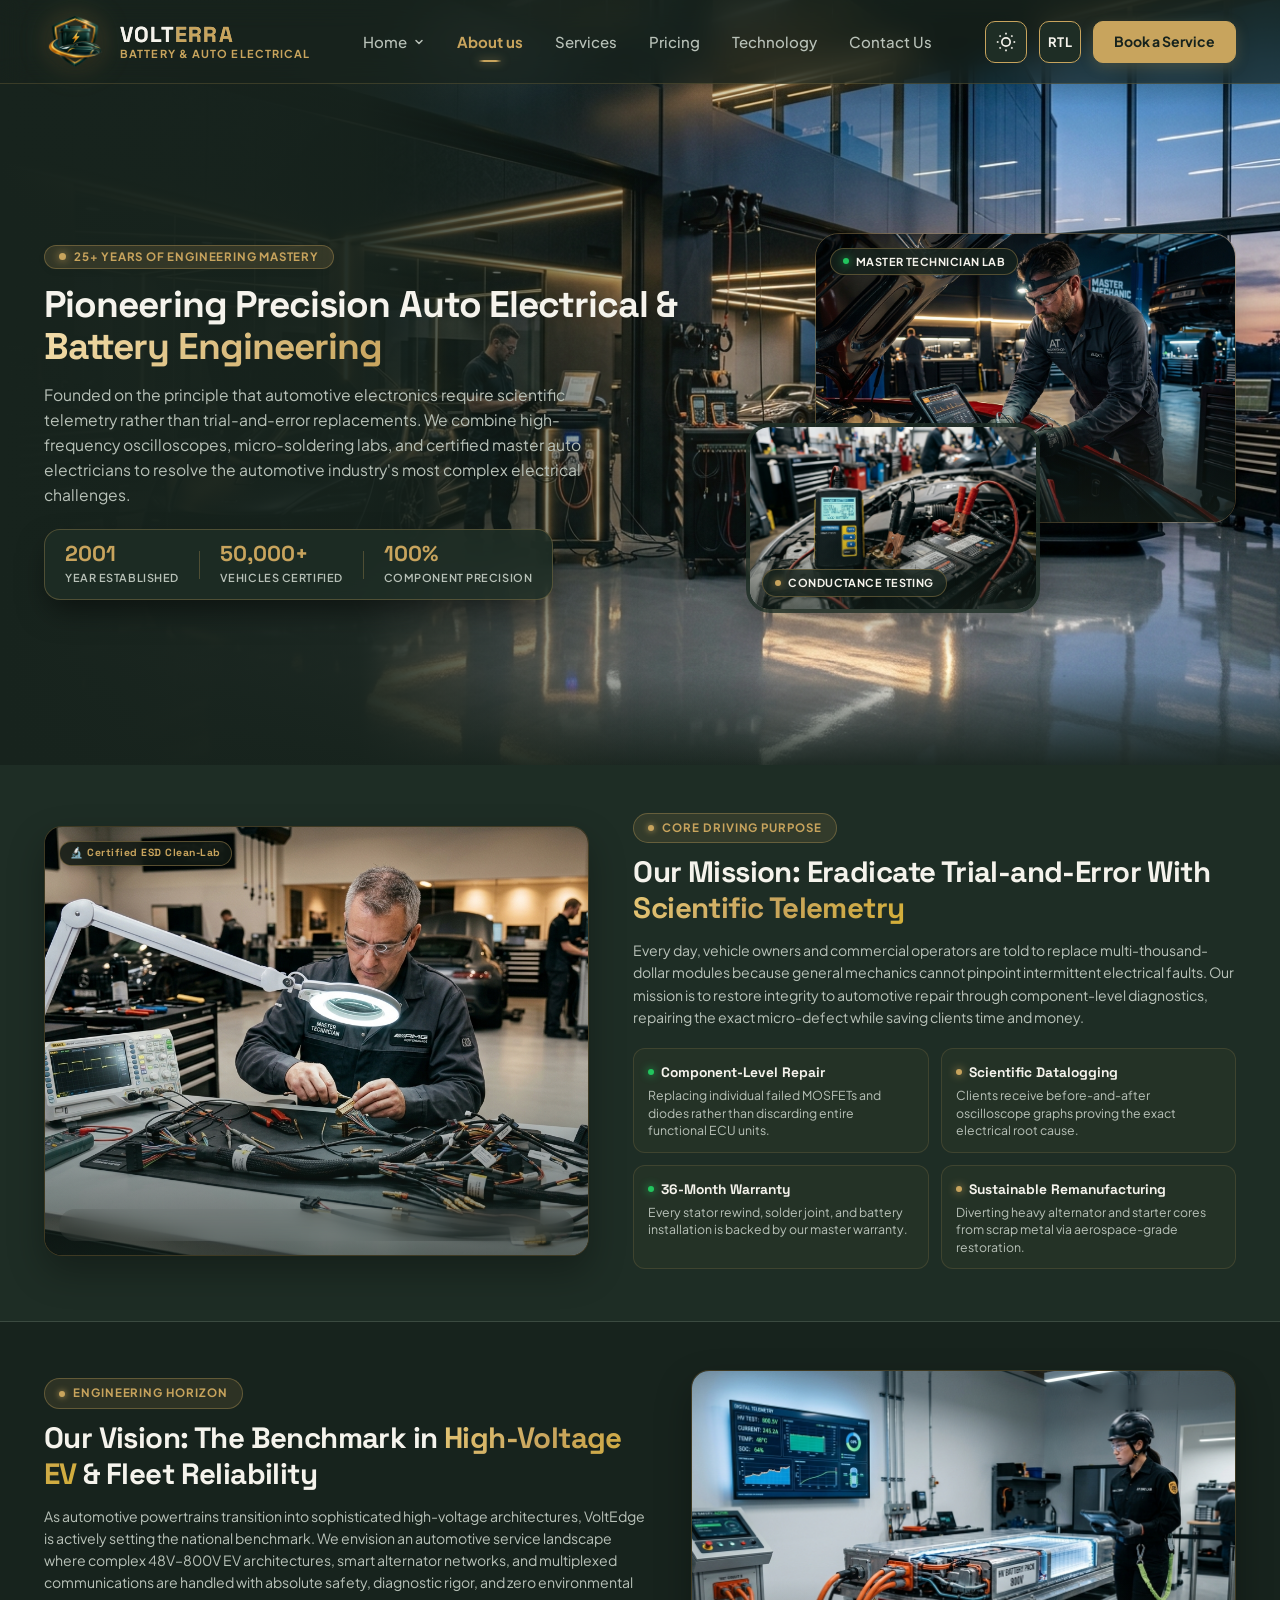
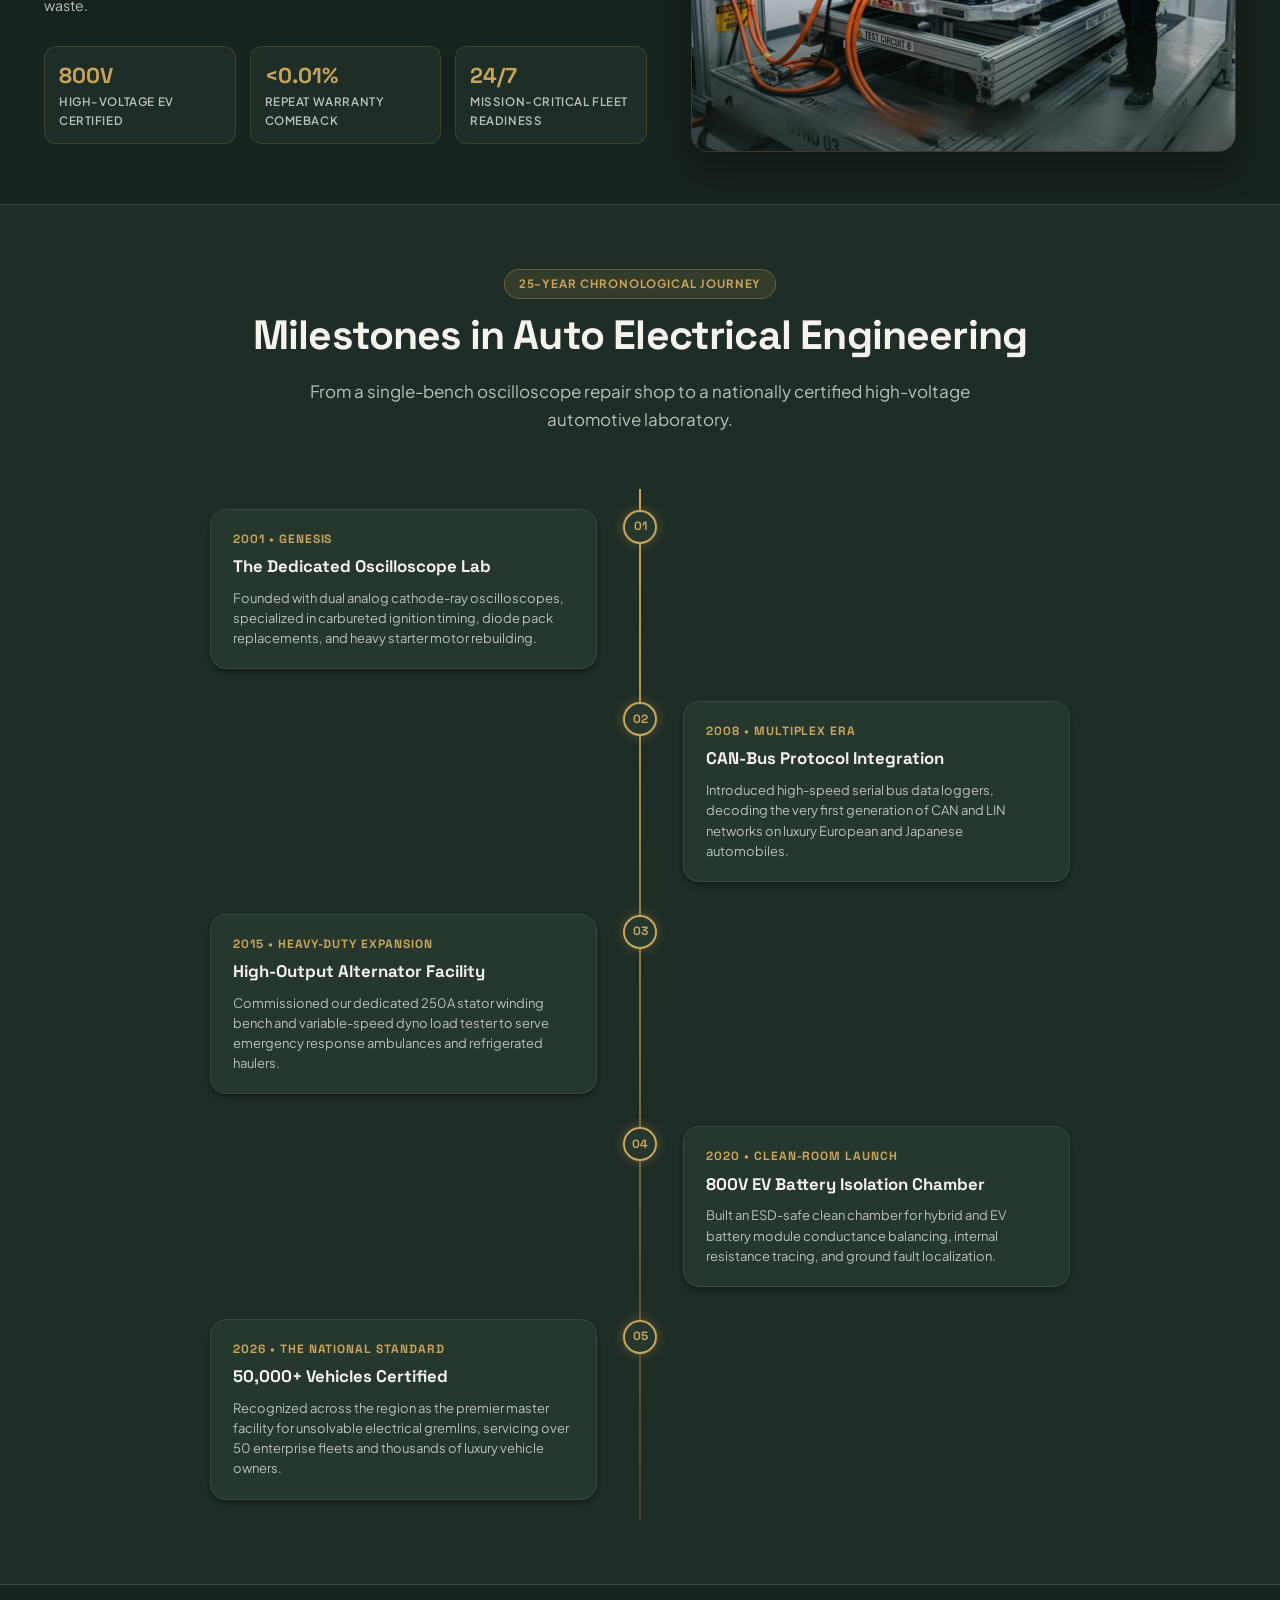
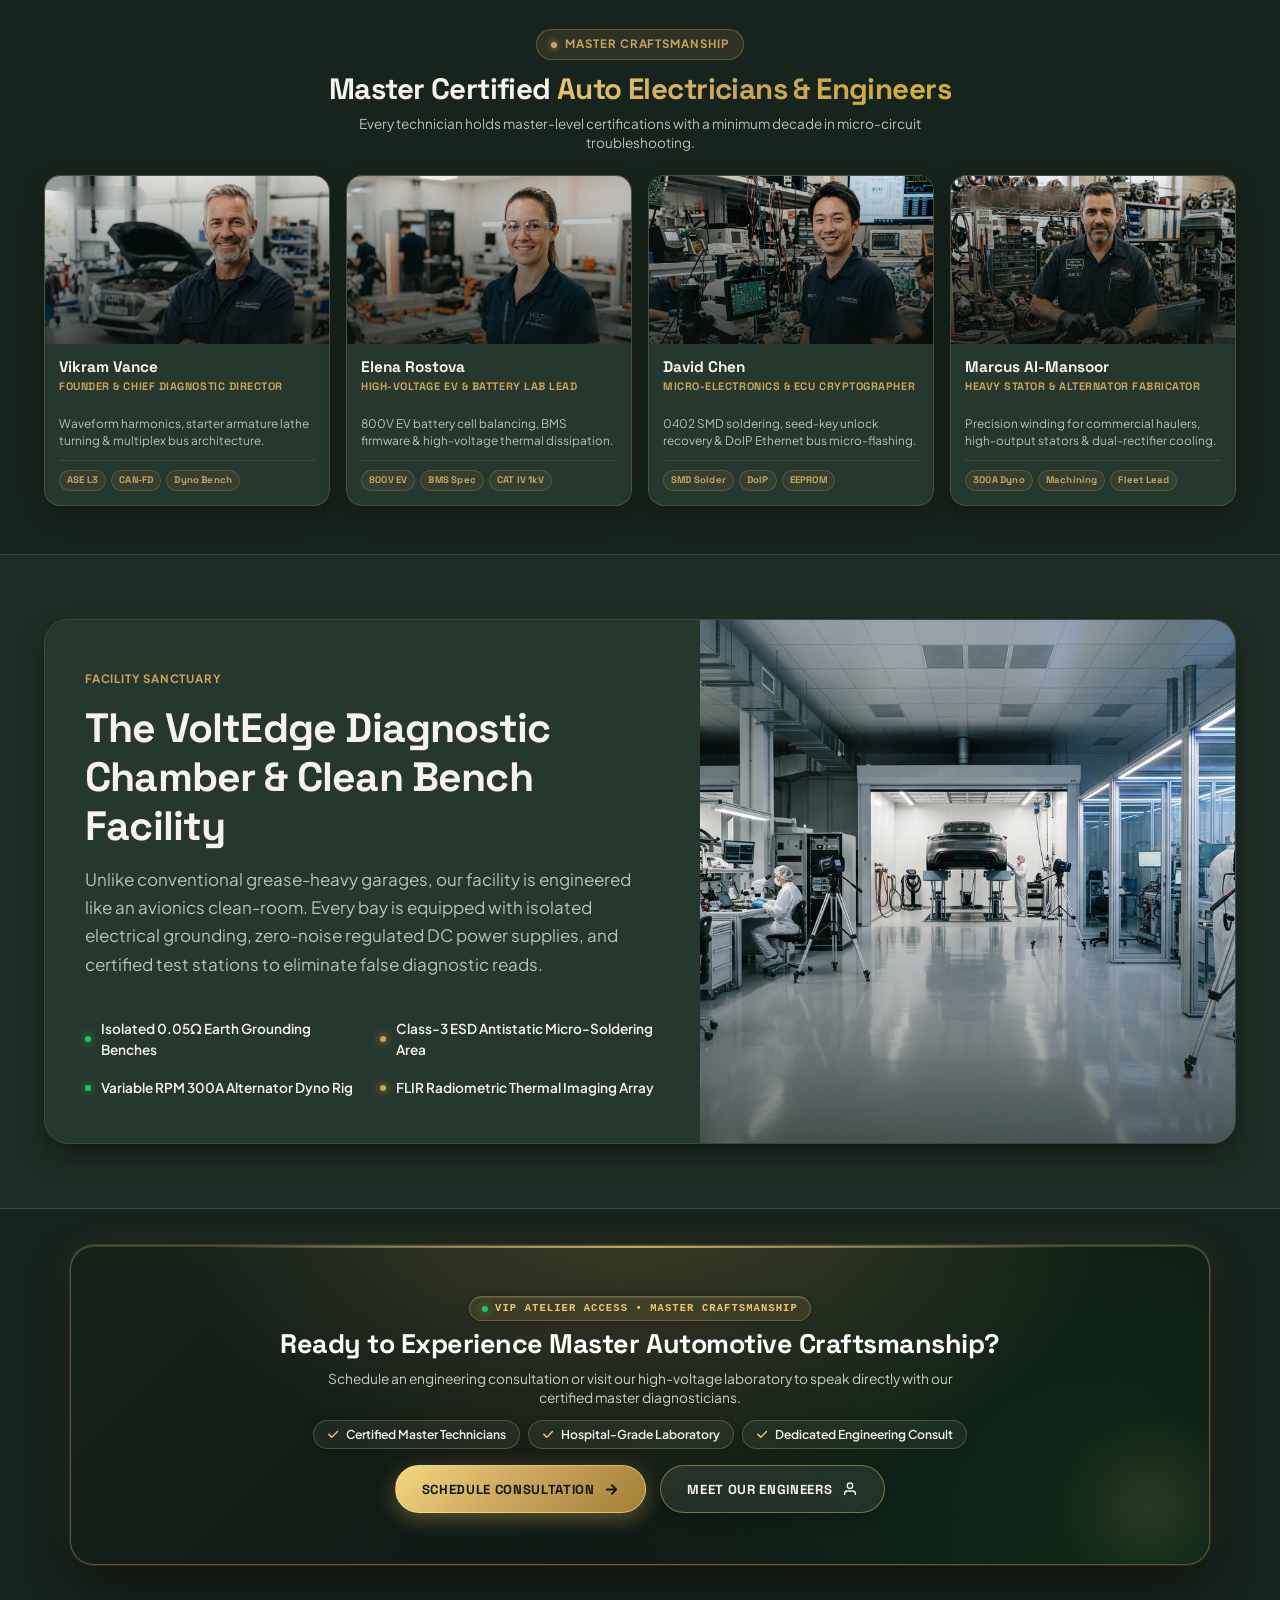
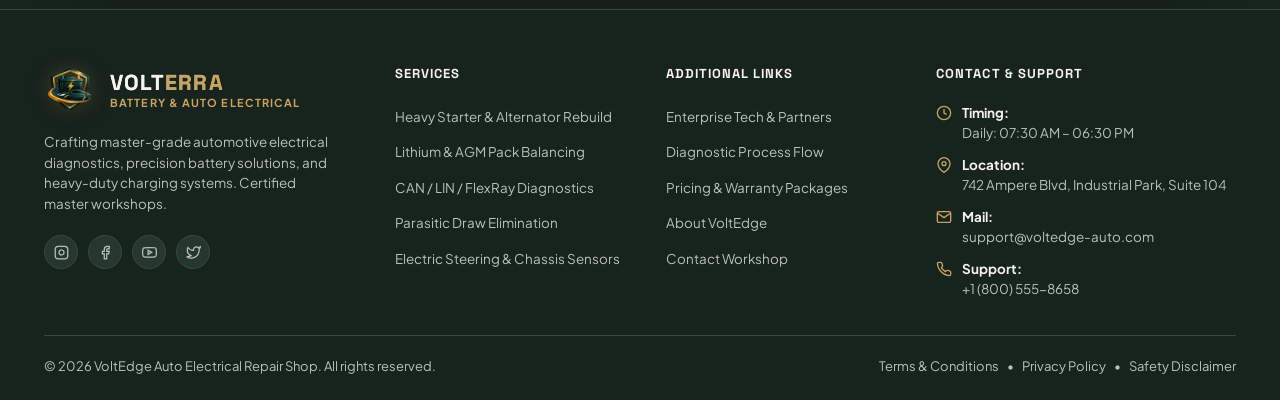
==== commit 20d9d3d0: "Add files via upload" ====
--- a/About.html
+++ b/About.html
@@ -63,6 +63,11 @@
           <li class="nav-item">
             <a href="contact.html" class="nav-link" id="nav-contact">Contact Us</a>
           </li>
+          <li class="nav-item nav-item-cta">
+            <a href="book-service.html" class="btn btn-primary nav-menu-book-btn" id="nav-mobile-book-btn">
+              <span>Book a Service</span>
+            </a>
+          </li>
         </ul>
       </nav>
 
@@ -98,9 +103,11 @@
 
         <!-- Mobile Menu Toggle Button -->
         <button class="mobile-menu-btn" id="mobile-menu-btn" aria-label="Toggle Navigation Menu">
-          <span class="menu-bar"></span>
-          <span class="menu-bar"></span>
-          <span class="menu-bar"></span>
+          <svg class="menu-icon" viewBox="0 0 24 24" fill="none" stroke="currentColor" stroke-width="2.2" stroke-linecap="round" stroke-linejoin="round" aria-hidden="true">
+            <line x1="4" y1="6" x2="20" y2="6"></line>
+            <line x1="4" y1="12" x2="20" y2="12"></line>
+            <line x1="4" y1="18" x2="20" y2="18"></line>
+          </svg>
         </button>
       </div>
     </div>
@@ -198,7 +205,7 @@
             loading="lazy"
           >
           <div class="image-gradient-overlay"></div>
-          <div class="mission-top-chip">ðŸ”¬ Certified ESD Clean-Lab</div>
+          <div class="mission-top-chip">&#128300; Certified ESD Clean-Lab</div>
           <div class="mission-badge-pill">
             <span class="status-pulse-dot"></span>
             <span>Zero-Guesswork Diagnostic Standard</span>
@@ -264,7 +271,7 @@
           </span>
           <h2 class="section-title vision-title">Our Vision: The Benchmark in <span class="text-gold-accent">High-Voltage EV</span> &amp; Fleet Reliability</h2>
           <p class="section-subtitle vision-subtitle">
-            As automotive powertrains transition into sophisticated high-voltage architectures, VoltEdge is actively setting the national benchmark. We envision an automotive service landscape where complex 48Vâ€“800V EV architectures, smart alternator networks, and multiplexed communications are handled with absolute safety, diagnostic rigor, and zero environmental waste.
+            As automotive powertrains transition into sophisticated high-voltage architectures, VoltEdge is actively setting the national benchmark. We envision an automotive service landscape where complex 48V&ndash;800V EV architectures, smart alternator networks, and multiplexed communications are handled with absolute safety, diagnostic rigor, and zero environmental waste.
           </p>
 
           <div class="vision-stats-row">
@@ -291,7 +298,7 @@
             loading="lazy"
           >
           <div class="image-gradient-overlay"></div>
-          <div class="mission-top-chip" style="left: auto; right: 14px;">âš¡ 800V Architecture</div>
+          <div class="mission-top-chip" style="left: auto; right: 14px;">&#9889; 800V Architecture</div>
           <div class="mission-badge-pill" style="left: 14px; right: 14px;">
             <span class="status-pulse-dot gold"></span>
             <span>Next-Gen EV &amp; Hybrid Architecture</span>
@@ -490,7 +497,7 @@
             <div class="sanctuary-checklist">
               <div class="sanctuary-check-item">
                 <span class="status-pulse-dot"></span>
-                <span>Isolated 0.05Î© Earth Grounding Benches</span>
+                <span>Isolated 0.05&Omega; Earth Grounding Benches</span>
               </div>
               <div class="sanctuary-check-item">
                 <span class="status-pulse-dot gold"></span>
@@ -654,7 +661,7 @@
               </svg>
               <div class="contact-row-content">
                 <span class="contact-row-title">Timing:</span>
-                <span class="contact-row-val">Daily: 07:30 AM â€“ 06:30 PM</span>
+                <span class="contact-row-val">Daily: 07:30 AM &ndash; 06:30 PM</span>
               </div>
             </div>
 
@@ -756,7 +763,7 @@
           <div class="form-field">
             <label for="login-password" class="form-label">Password</label>
             <div class="password-input-wrapper">
-              <input type="password" id="login-password" class="form-input" placeholder="â€¢â€¢â€¢â€¢â€¢â€¢â€¢â€¢" required>
+              <input type="password" id="login-password" class="form-input" placeholder="••••••••" required>
               <button type="button" class="eye-toggle-btn" id="toggle-password-visibility" aria-label="Toggle password visibility">
                 <svg class="eye-icon" viewBox="0 0 24 24" fill="none" stroke="currentColor" stroke-width="2">
                   <path d="M1 12s4-8 11-8 11 8 11 8-4 8-11 8-11-8-11-8z"/>
@@ -785,7 +792,7 @@
 
   <!-- NOTIFICATION TOAST -->
   <div class="toast-notification" id="toast-notification" role="status" aria-live="polite">
-    <div class="toast-icon">âœ“</div>
+    <div class="toast-icon">&check;</div>
     <div class="toast-message" id="toast-message">Action successful!</div>
   </div>
 
--- a/index.css
+++ b/index.css
@@ -174,6 +174,8 @@
 html {
   scroll-behavior: smooth;
   font-size: 16px;
+  overflow-x: hidden;
+  overflow-x: clip;
 }
 
 body {
@@ -185,6 +187,10 @@
   -moz-osx-font-smoothing: grayscale;
   transition: background-color var(--transition-normal), color var(--transition-normal);
   overflow-x: hidden;
+  overflow-x: clip;
+  width: 100%;
+  max-width: 100%;
+  position: relative;
 }
 
 img {
@@ -200,6 +206,7 @@
 
 button, input, select, textarea {
   font-family: inherit;
+  max-width: 100%;
 }
 
 /* --- Container & Layout Utilities --- */
@@ -210,6 +217,21 @@
   margin-right: auto;
   padding-left: 24px;
   padding-right: 24px;
+  box-sizing: border-box;
+}
+
+@media (max-width: 768px) {
+  .container {
+    padding-left: 16px;
+    padding-right: 16px;
+  }
+}
+
+@media (max-width: 380px) {
+  .container {
+    padding-left: 12px;
+    padding-right: 12px;
+  }
 }
 
 .text-center {
@@ -406,17 +428,17 @@
 
 .footer-logo .logo-icon-wrap,
 .footer-brand .logo-icon-wrap {
-  width: 62px;
-  height: 62px;
+  width: 52px;
+  height: 52px;
 }
 
 .footer-logo .brand-logo-img,
 .footer-brand .brand-logo-img {
-  width: 62px;
-  height: 62px;
-  max-width: 62px;
-  max-height: 62px;
-  filter: drop-shadow(0 3px 9px rgba(0, 0, 0, 0.4)) drop-shadow(0 0 14px rgba(200, 164, 93, 0.35));
+  width: 52px;
+  height: 52px;
+  max-width: 52px;
+  max-height: 52px;
+  filter: drop-shadow(0 3px 8px rgba(0, 0, 0, 0.35)) drop-shadow(0 0 8px rgba(200, 164, 93, 0.3));
 }
 
 .brand-text {
@@ -548,31 +570,67 @@
   position: relative;
 }
 
+.nav-item-cta {
+  display: none;
+}
+
 .nav-link {
-  display: flex;
+  position: relative;
+  display: inline-flex;
   align-items: center;
   gap: 6px;
   padding: 8px 14px;
   font-size: 0.9375rem;
-  font-weight: 600;
+  font-weight: 500;
   color: var(--text-muted);
-  border-radius: var(--radius-sm);
-  transition: color var(--transition-fast), background-color var(--transition-fast);
-}
-
-.nav-link:hover, .nav-link.active {
-  color: var(--color-secondary);
-  background-color: var(--badge-bg);
-}
-
+  background: transparent;
+  border: none;
+  transition: color var(--transition-fast);
+}
+
+.nav-link:hover {
+  color: var(--text-main);
+}
+
+[data-theme="light"] .nav-link:hover {
+  color: #17231D;
+}
+
+/* --- CLEAN & REFINED ACTIVE NAV LINK (Text Color + Premium Underline) --- */
 .nav-link.active {
   font-weight: 700;
-  box-shadow: inset 0 0 0 1px rgba(200, 164, 93, 0.28);
-}
-
+  color: #C8A45D;
+  background: transparent !important;
+  border: none !important;
+  box-shadow: none !important;
+}
+
+/* Premium Gold Telemetry Underline */
+.nav-link.active::after {
+  content: '';
+  position: absolute;
+  bottom: 0px;
+  left: 50%;
+  transform: translateX(-50%);
+  width: 24px;
+  height: 2px;
+  border-radius: 2px;
+  background: linear-gradient(90deg, transparent, #C8A45D 25%, #C8A45D 75%, transparent);
+  box-shadow: 0 0 8px rgba(200, 164, 93, 0.7);
+  pointer-events: none;
+}
+
+/* Light Mode Active Link */
 [data-theme="light"] .nav-link.active {
-  color: var(--color-primary);
-  box-shadow: inset 0 0 0 1px rgba(82, 108, 83, 0.28);
+  color: #17231D;
+  background: transparent !important;
+  border: none !important;
+  box-shadow: none !important;
+}
+
+[data-theme="light"] .nav-link.active::after {
+  background: linear-gradient(90deg, transparent, #8E6D2B 25%, #8E6D2B 75%, transparent);
+  box-shadow: 0 1px 6px rgba(142, 109, 43, 0.5);
 }
 
 .chevron-icon {
@@ -709,25 +767,43 @@
 /* Mobile Hamburger Menu */
 .mobile-menu-btn {
   display: none;
-  flex-direction: column;
+  align-items: center;
   justify-content: center;
-  gap: 5px;
   width: 42px;
   height: 42px;
-  background: var(--bg-surface);
-  border: 1px solid var(--border-subtle);
+  background-color: var(--bg-surface);
+  border: 1.5px solid var(--border-subtle);
   border-radius: var(--radius-md);
-  padding: 9px;
+  padding: 0;
   cursor: pointer;
+  color: var(--text-main);
+  flex-shrink: 0;
+  transition: all var(--transition-fast);
+}
+
+.mobile-menu-btn:hover {
+  border-color: var(--color-secondary);
+  color: var(--color-secondary);
+  background-color: var(--badge-bg);
+}
+
+.mobile-menu-btn .menu-icon {
+  width: 22px;
+  height: 22px;
+  display: block;
+  flex-shrink: 0;
 }
 
 .menu-bar {
   display: block;
-  width: 100%;
+  width: 20px;
   height: 2px;
-  background-color: var(--text-main);
+  min-height: 2px;
+  max-height: 2px;
+  background-color: currentColor;
   border-radius: 2px;
-  transition: var(--transition-fast);
+  flex-shrink: 0;
+  margin: 2.5px 0;
 }
 
 /* --- 1. HERO SECTION (Left Paratext, Right Image Alignment 2) --- */
@@ -887,12 +963,26 @@
   align-items: center;
   gap: 14px;
   margin-bottom: 24px;
+  flex-wrap: wrap;
 }
 
 .hero-actions .btn {
   padding: 11px 24px;
   font-size: 0.9125rem;
   border-radius: var(--radius-full);
+}
+
+@media (max-width: 480px) {
+  .hero-actions {
+    flex-direction: column;
+    width: 100%;
+    gap: 10px;
+  }
+  .hero-actions .btn {
+    width: 100%;
+    justify-content: center;
+    text-align: center;
+  }
 }
 
 [data-theme="light"] .hero-actions .btn-secondary {
@@ -920,6 +1010,32 @@
   box-shadow: var(--shadow-card);
   backdrop-filter: blur(16px);
   -webkit-backdrop-filter: blur(16px);
+  max-width: 100%;
+  box-sizing: border-box;
+}
+
+@media (max-width: 580px) {
+  .hero-metrics-grid {
+    gap: 12px;
+    padding: 10px 14px;
+    justify-content: space-between;
+  }
+  .metric-number {
+    font-size: 1.15rem;
+  }
+  .metric-label {
+    font-size: 0.625rem;
+  }
+}
+
+@media (max-width: 400px) {
+  .hero-metrics-grid {
+    gap: 8px;
+    padding: 8px 10px;
+  }
+  .metric-divider {
+    height: 24px;
+  }
 }
 
 .metric-card {
@@ -5272,10 +5388,12 @@
 }
 
 .booking-submit-btn {
-  height: 46px;
+  min-height: 46px;
+  height: auto;
+  padding: 10px 16px;
   font-size: 0.88rem;
   font-weight: 800;
-  letter-spacing: 0.08em;
+  letter-spacing: 0.05em;
   text-transform: uppercase;
   background: linear-gradient(135deg, #e0c283 0%, #c8a45d 50%, #ad8a42 100%) !important;
   color: #0d1611 !important;
@@ -5291,6 +5409,10 @@
   cursor: pointer;
   transition: all 0.3s ease;
   width: 100%;
+  white-space: normal;
+  text-align: center;
+  line-height: 1.25;
+  box-sizing: border-box;
 }
 
 .booking-submit-btn:hover {
@@ -5861,9 +5983,6 @@
   .footer-grid-4 {
     grid-template-columns: repeat(2, 1fr);
   }
-}
-
-@media (max-width: 768px) {
   .nav-menu {
     position: fixed;
     top: var(--header-height);
@@ -5875,6 +5994,9 @@
     display: none;
     flex-direction: column;
     box-shadow: var(--shadow-card);
+    z-index: 999;
+    max-height: calc(100vh - var(--header-height));
+    overflow-y: auto;
   }
 
   .nav-menu.open {
@@ -5885,6 +6007,7 @@
     flex-direction: column;
     width: 100%;
     align-items: flex-start;
+    gap: 4px;
   }
 
   .nav-item {
@@ -5903,11 +6026,77 @@
     transform: none;
     box-shadow: none;
     border: none;
-    padding-left: 24px;
+    padding-left: 20px;
+    margin-top: 4px;
+    margin-bottom: 8px;
+    width: 100%;
   }
 
   .mobile-menu-btn {
     display: flex;
+  }
+
+  .header-cta-btn {
+    display: none;
+  }
+
+  .nav-item-cta {
+    display: block;
+    width: 100%;
+    margin-top: 14px;
+    padding-top: 14px;
+    border-top: 1px solid var(--border-subtle);
+  }
+
+  .nav-menu-book-btn {
+    width: 100%;
+    height: 44px;
+    min-height: 44px;
+    font-size: 0.9375rem;
+    font-weight: 700;
+    justify-content: center;
+    border-radius: var(--radius-full);
+    box-sizing: border-box;
+    display: flex;
+    align-items: center;
+    text-align: center;
+    text-decoration: none;
+    background: linear-gradient(135deg, #F5D77F 0%, #C8A45D 50%, #A37F35 100%);
+    color: #111A15;
+    box-shadow: 0 4px 14px rgba(200, 164, 93, 0.35);
+    transition: transform var(--transition-fast), box-shadow var(--transition-fast);
+  }
+
+  .nav-menu-book-btn:hover {
+    transform: translateY(-2px);
+    box-shadow: 0 6px 18px rgba(200, 164, 93, 0.45);
+    color: #0E1612;
+  }
+
+  [data-theme="light"] .nav-menu-book-btn {
+    background: var(--btn-primary-bg, #526C53);
+    color: #FFFFFF;
+    box-shadow: 0 4px 14px rgba(82, 108, 83, 0.25);
+  }
+}
+
+@media (max-width: 768px) {
+  .brand-logo,
+  .footer-logo,
+  .footer-brand {
+    gap: 12px;
+  }
+
+  .brand-logo-img,
+  .logo-icon-wrap,
+  .footer-logo .brand-logo-img,
+  .footer-logo .logo-icon-wrap,
+  .footer-brand .brand-logo-img,
+  .footer-brand .logo-icon-wrap {
+    width: 48px;
+    height: 48px;
+    max-width: 48px;
+    max-height: 48px;
   }
 
   .header-cta-btn,
@@ -6061,6 +6250,185 @@
     flex-direction: column;
     gap: 16px;
     text-align: center;
+  }
+}
+
+@media (max-width: 540px) {
+  .header-actions {
+    gap: 6px;
+  }
+
+  .header-cta-btn {
+    display: none;
+  }
+
+  .brand-logo,
+  .footer-logo,
+  .footer-brand {
+    gap: 10px;
+  }
+
+  .brand-logo-img,
+  .logo-icon-wrap,
+  .footer-logo .brand-logo-img,
+  .footer-logo .logo-icon-wrap,
+  .footer-brand .brand-logo-img,
+  .footer-brand .logo-icon-wrap {
+    width: 42px;
+    height: 42px;
+    max-width: 42px;
+    max-height: 42px;
+  }
+
+  .brand-title {
+    font-size: 1.15rem;
+  }
+
+  .brand-subtitle {
+    display: block;
+    font-size: 0.58rem;
+    letter-spacing: 0.04em;
+    white-space: nowrap;
+    line-height: 1.1;
+  }
+
+  .icon-toggle-btn {
+    width: 38px;
+    height: 38px;
+  }
+
+  .mobile-menu-btn {
+    width: 38px;
+    height: 38px;
+  }
+
+  .mobile-menu-btn .menu-icon {
+    width: 20px;
+    height: 20px;
+  }
+}
+
+@media (max-width: 360px) {
+  .header-container {
+    padding-left: 8px;
+    padding-right: 8px;
+  }
+
+  .brand-logo,
+  .footer-logo,
+  .footer-brand {
+    gap: 8px;
+  }
+
+  .brand-logo-img,
+  .logo-icon-wrap,
+  .footer-logo .brand-logo-img,
+  .footer-logo .logo-icon-wrap,
+  .footer-brand .brand-logo-img,
+  .footer-brand .logo-icon-wrap {
+    width: 36px;
+    height: 36px;
+    max-width: 36px;
+    max-height: 36px;
+  }
+
+  .brand-title {
+    font-size: 1.05rem;
+  }
+
+  .brand-subtitle {
+    font-size: 0.52rem;
+    letter-spacing: 0.03em;
+  }
+
+  .header-actions {
+    gap: 4px;
+  }
+
+  .icon-toggle-btn {
+    width: 34px;
+    height: 34px;
+  }
+
+  .mobile-menu-btn {
+    width: 34px;
+    height: 34px;
+  }
+
+  .mobile-menu-btn .menu-icon {
+    width: 18px;
+    height: 18px;
+  }
+}
+
+@media (max-width: 480px) {
+  .section-header {
+    margin-bottom: 32px;
+  }
+
+  .section-title {
+    font-size: clamp(1.6rem, 5vw, 2.1rem);
+  }
+
+  .section-subtitle {
+    font-size: 0.9375rem;
+  }
+
+  .hero-headline {
+    font-size: clamp(1.75rem, 5.5vw, 2.6rem);
+    word-break: break-word;
+    overflow-wrap: break-word;
+  }
+
+  .about-feature-box {
+    padding: 20px 16px 18px;
+  }
+
+  .card-top-bar {
+    flex-wrap: wrap;
+    gap: 8px;
+  }
+
+  .card-live-indicator {
+    font-size: 0.68rem;
+  }
+
+  .v-step-card {
+    grid-template-columns: 1fr;
+    gap: 8px;
+    padding: 8px;
+  }
+
+  .v-step-thumb {
+    width: 100%;
+    height: 120px;
+    max-height: 120px;
+  }
+
+  .timeline-v-step {
+    padding-left: 36px;
+  }
+
+  [dir="rtl"] .timeline-v-step {
+    padding-right: 36px;
+    padding-left: 0;
+  }
+
+  .pricing-card {
+    padding: 24px 16px;
+  }
+
+  .testimonial-card-top {
+    flex-wrap: wrap;
+    gap: 8px;
+  }
+
+  .car-badge-chip {
+    white-space: normal;
+  }
+
+  .cta-banner-card {
+    padding: 24px 16px;
   }
 }
 
--- a/About.css
+++ b/About.css
@@ -78,6 +78,8 @@
 .about-hero-badge {
   display: inline-flex;
   align-items: center;
+  justify-content: center;
+  flex-wrap: nowrap;
   gap: 8px;
   background-color: var(--badge-bg);
   border: 1px solid var(--badge-border);
@@ -87,6 +89,17 @@
   backdrop-filter: blur(10px);
   -webkit-backdrop-filter: blur(10px);
   box-shadow: 0 2px 8px rgba(0, 0, 0, 0.04);
+  box-sizing: border-box;
+  max-width: 100%;
+}
+
+.about-hero-badge .pulse-indicator {
+  flex-shrink: 0;
+}
+
+.about-hero-badge .badge-text {
+  white-space: nowrap;
+  line-height: 1;
 }
 
 .about-hero-headline {
@@ -1108,4 +1121,81 @@
   .sanctuary-checklist {
     grid-template-columns: 1fr;
   }
-}
+
+  [dir="rtl"] .success-timeline-wrap::before {
+    left: auto;
+    right: 20px;
+  }
+
+  [dir="rtl"] .timeline-milestone-item.left,
+  [dir="rtl"] .timeline-milestone-item.right {
+    padding-left: 0;
+    padding-right: 54px;
+  }
+
+  [dir="rtl"] .milestone-marker {
+    left: auto;
+    right: 20px;
+    transform: translate(50%, -50%);
+  }
+}
+
+@media (max-width: 480px) {
+  .about-hero-badge {
+    padding: 5px 12px;
+    gap: 6px;
+    margin-bottom: 12px;
+    max-width: 100%;
+  }
+
+  .about-hero-badge .badge-text {
+    font-size: 0.62rem;
+    letter-spacing: 0.03em;
+    white-space: nowrap;
+  }
+
+  .about-hero-badge .pulse-indicator {
+    width: 6px;
+    height: 6px;
+    flex-shrink: 0;
+  }
+
+  .about-hero-headline {
+    font-size: clamp(1.75rem, 5.5vw, 2.2rem);
+    word-break: break-word;
+  }
+
+  .about-hero-actions {
+    flex-direction: column;
+    width: 100%;
+    gap: 10px;
+  }
+
+  .about-hero-actions .btn {
+    width: 100%;
+    justify-content: center;
+  }
+
+  .timeline-milestone-item.left,
+  .timeline-milestone-item.right {
+    padding-left: 38px;
+  }
+
+  [dir="rtl"] .timeline-milestone-item.left,
+  [dir="rtl"] .timeline-milestone-item.right {
+    padding-right: 38px;
+    padding-left: 0;
+  }
+
+  .milestone-content-card {
+    padding: 16px 14px;
+  }
+
+  .team-card {
+    padding: 20px 16px;
+  }
+
+  .sanctuary-box {
+    padding: 20px 16px;
+  }
+}
